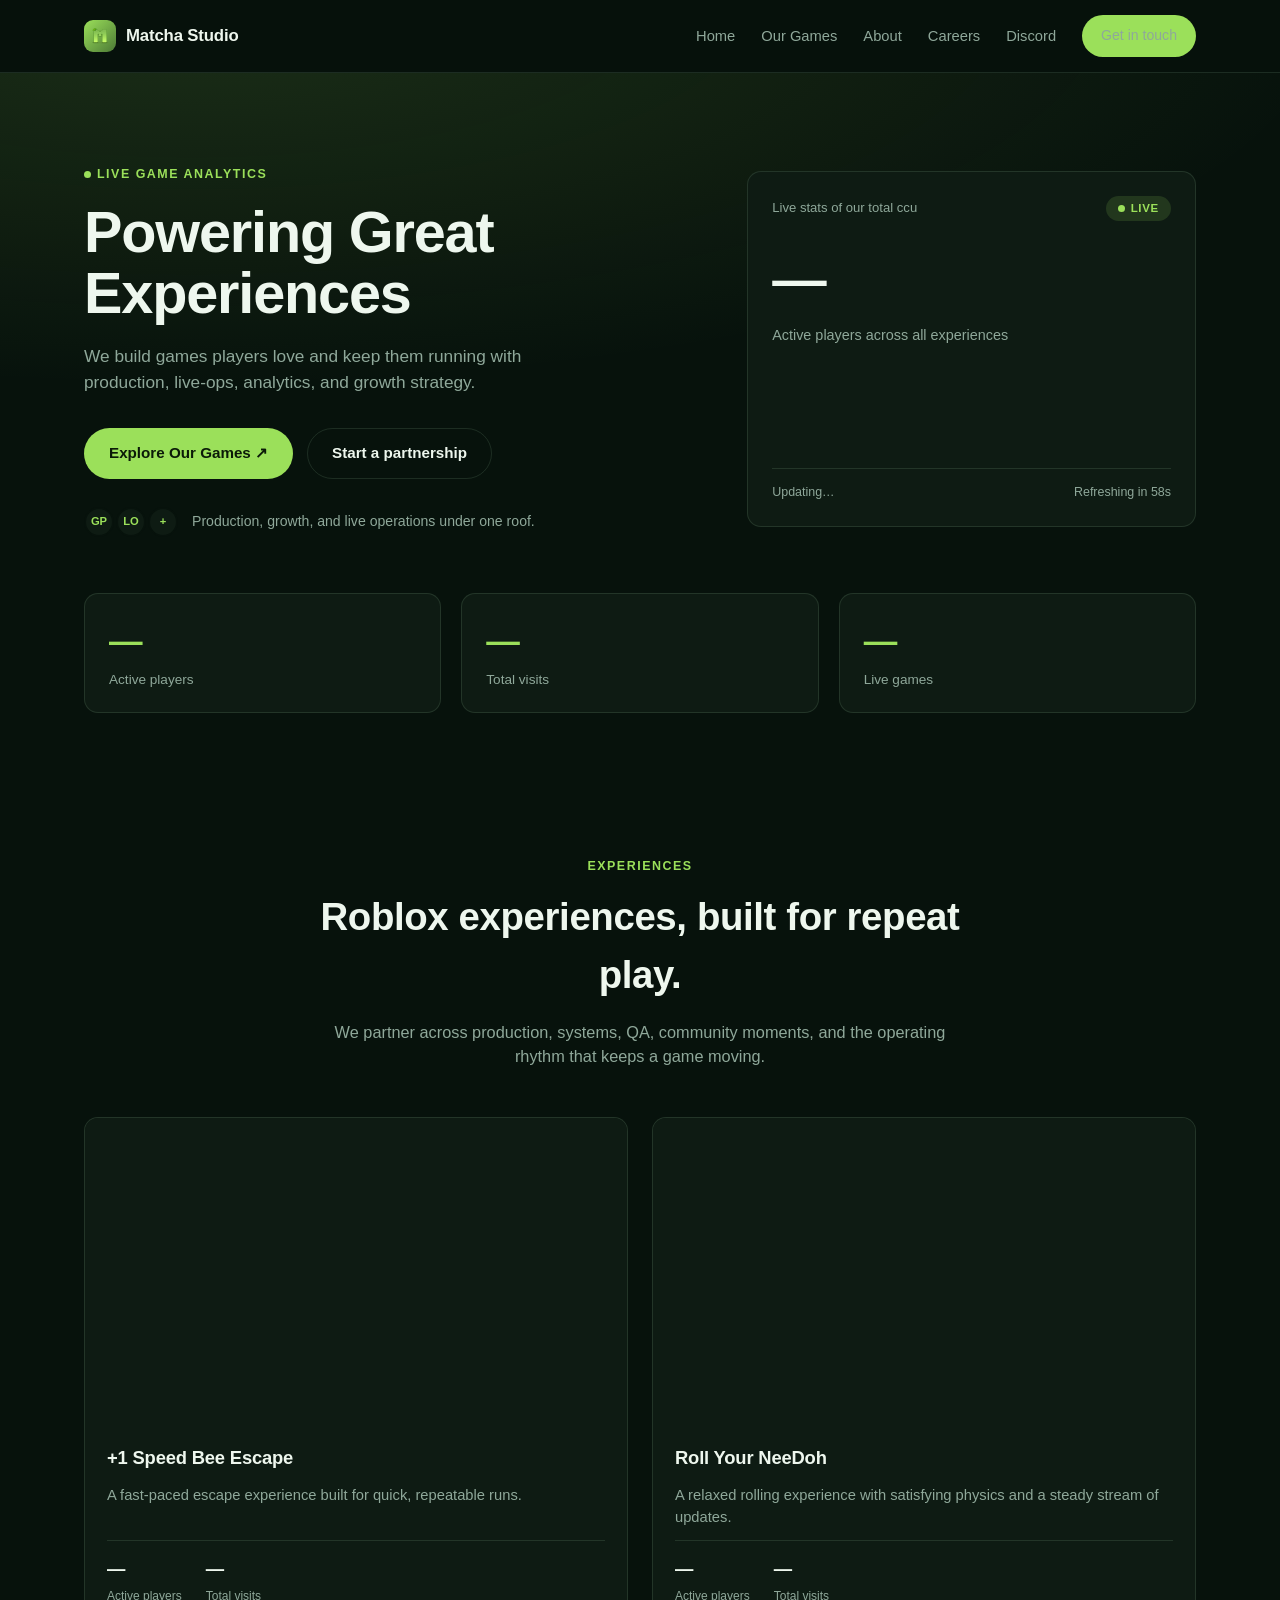
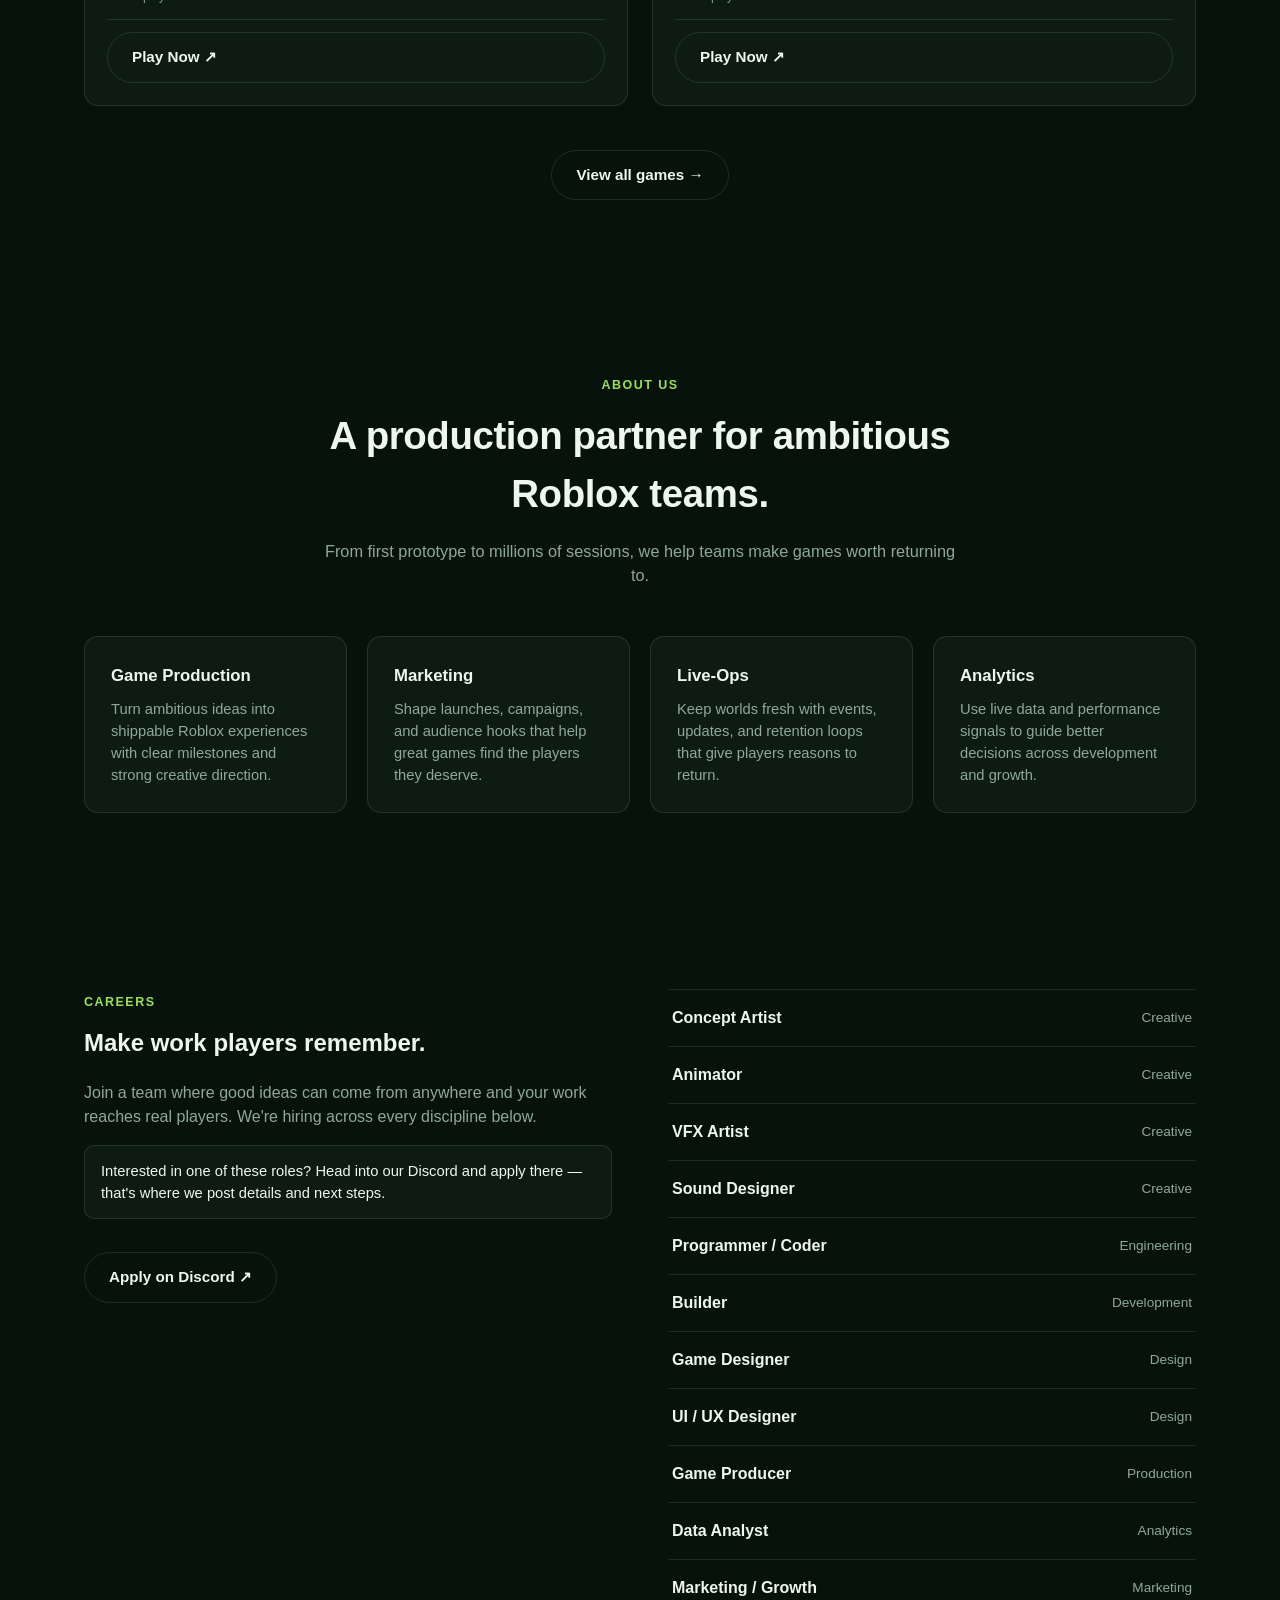
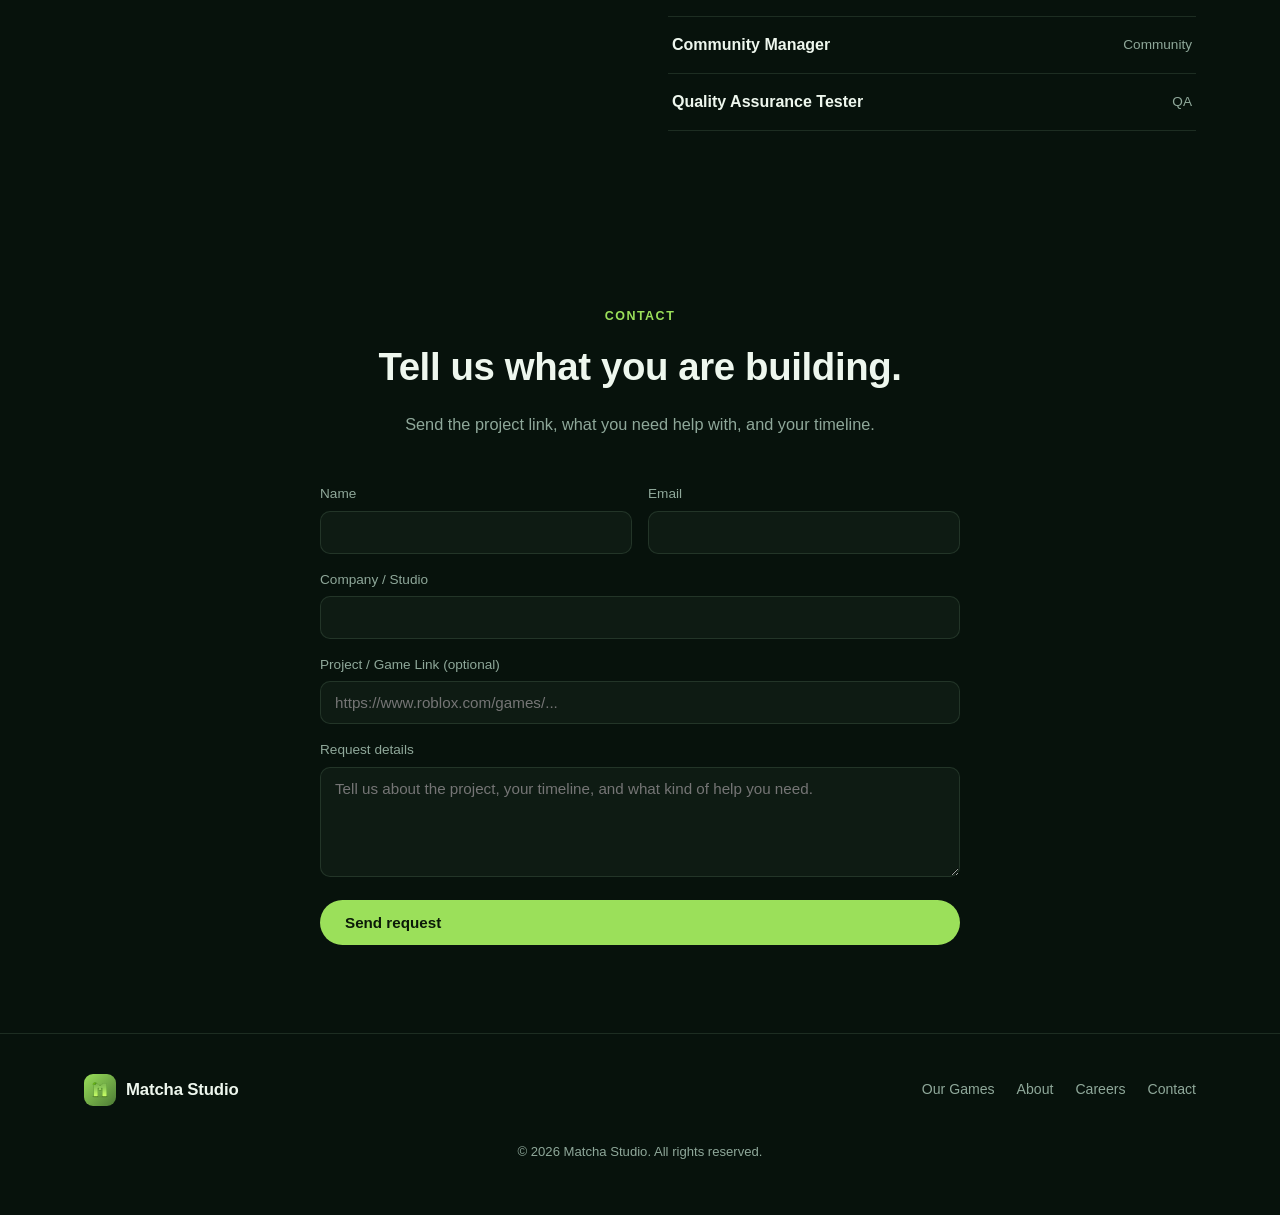
==== index.html @ fc07a639 "Update index.html" ====
<!DOCTYPE html>
<html lang="en">
<head>
<meta charset="UTF-8" />
<meta name="viewport" content="width=device-width, initial-scale=1" />
<title>Matcha Studio</title>
<meta name="description" content="We build Roblox experiences players love." />
<link rel="stylesheet" href="css/style.css" />
</head>
<body>

<div id="page-loader" class="page-loader">
  <img src="images/logo.png" class="page-loader__logo" alt="Matcha Studio">
  <div class="page-loader__spinner"></div>
</div>

<nav class="navbar">
  <div class="container">
    <a href="#home" class="brand">
      <img src="images/logo.png" class="brand__mark" alt="Matcha Studio logo">
      Matcha Studio
    </a>
    <ul class="nav-links">
      <li><a href="#home">Home</a></li>
      <li><a href="/experiences">Our Games</a></li>
      <li><a href="#about">About</a></li>
      <li><a href="#careers">Careers</a></li>
      <li><a href="https://discord.gg/TQrd3wcyf7" target="_blank" rel="noopener">Discord</a></li>
      <li><a href="#contact" class="btn btn--primary">Get in touch</a></li>
    </ul>
    <button class="nav-toggle" aria-label="Toggle menu">☰</button>
  </div>
</nav>

<header class="hero" id="home">
  <div class="container hero-grid">
    <div class="hero-copy">
      <span class="eyebrow"><span class="pulse-dot"></span> Live game analytics</span>
      <h1>Powering Great Experiences</h1>
      <p class="lead">We build games players love and keep them running with production, live-ops, analytics, and growth strategy.</p>
      <div class="hero-ctas">
        <a href="/experiences" class="btn btn--primary">Explore Our Games ↗</a>
        <a href="#contact" class="btn btn--secondary">Start a partnership</a>
      </div>
      <div class="mini-stack">
        <span class="mini-avatar">GP</span>
        <span class="mini-avatar">LO</span>
        <span class="mini-avatar">+</span>
        <p>Production, growth, and live operations under one roof.</p>
      </div>
    </div>

    <div class="live-card">
      <div class="live-card__top">
        <span>Live stats of our total ccu </span>
        <span class="live-badge"><span class="pulse-dot"></span> Live</span>
      </div>
      <div class="live-card__value" data-stat="players">—</div>
      <p class="live-card__label">Active players across all experiences</p>
      <svg class="live-card__chart" viewBox="0 0 300 90" preserveAspectRatio="none" aria-hidden="true">
        <defs>
          <linearGradient id="sparkFill" x1="0" y1="0" x2="0" y2="1">
            <stop offset="0%" style="stop-color: var(--accent); stop-opacity: 0.35" />
            <stop offset="100%" style="stop-color: var(--accent); stop-opacity: 0" />
          </linearGradient>
        </defs>
        <g data-sparkline></g>
      </svg>
      <div class="live-card__foot">
        <span data-updated-ago>Updated moments ago</span>
        <span data-updating-in>Refreshing in 60s</span>
      </div>
    </div>
  </div>

  <div class="container">
    <div class="stats-row">
      <div class="stat-box">
        <span class="stat-value" data-stat="players">—</span>
        <span class="stat-label">Active players</span>
      </div>
      <div class="stat-box">
        <span class="stat-value" data-stat="visits">—</span>
        <span class="stat-label">Total visits</span>
      </div>
      <div class="stat-box">
        <span class="stat-value" data-stat="projects">—</span>
        <span class="stat-label">Live games</span>
      </div>
    </div>
  </div>
</header>

<section id="experiences-preview">
  <div class="container">
    <div class="section-head">
      <span class="eyebrow">Experiences</span>
      <h2>Roblox experiences, built for repeat play.</h2>
      <p>We partner across production, systems, QA, community moments, and the operating rhythm that keeps a game moving.</p>
    </div>
    <div class="games-grid" data-games-grid="3"></div>
    <div class="section-cta">
      <a href="/experiences" class="btn btn--secondary">View all games →</a>
    </div>
  </div>
</section>

<section id="about">
  <div class="container">
    <div class="section-head">
      <span class="eyebrow">About us</span>
      <h2>A production partner for ambitious Roblox teams.</h2>
      <p>From first prototype to millions of sessions, we help teams make games worth returning to.</p>
    </div>
    <div class="cards-grid">
      <div class="info-card">
        <h3>Game Production</h3>
        <p>Turn ambitious ideas into shippable Roblox experiences with clear milestones and strong creative direction.</p>
      </div>
      <div class="info-card">
        <h3>Marketing</h3>
        <p>Shape launches, campaigns, and audience hooks that help great games find the players they deserve.</p>
      </div>
      <div class="info-card">
        <h3>Live-Ops</h3>
        <p>Keep worlds fresh with events, updates, and retention loops that give players reasons to return.</p>
      </div>
      <div class="info-card">
        <h3>Analytics</h3>
        <p>Use live data and performance signals to guide better decisions across development and growth.</p>
      </div>
    </div>
  </div>
</section>

<section id="careers">
  <div class="container careers-grid">
    <div class="careers-copy">
      <span class="eyebrow">Careers</span>
      <h2>Make work players remember.</h2>
      <p>Join a team where good ideas can come from anywhere and your work reaches real players. We're hiring across every discipline below.</p>
      <p class="careers-note">Interested in one of these roles? Head into our Discord and apply there — that's where we post details and next steps.</p>
      <a href="https://discord.gg/TQrd3wcyf7" target="_blank" rel="noopener" class="btn btn--secondary">Apply on Discord ↗</a>
    </div>
    <div class="roles-list">
      <div class="role-row"><span>Concept Artist</span><span class="role-tag">Creative</span></div>
      <div class="role-row"><span>Animator</span><span class="role-tag">Creative</span></div>
      <div class="role-row"><span>VFX Artist</span><span class="role-tag">Creative</span></div>
      <div class="role-row"><span>Sound Designer</span><span class="role-tag">Creative</span></div>
      <div class="role-row"><span>Programmer / Coder</span><span class="role-tag">Engineering</span></div>
      <div class="role-row"><span>Builder</span><span class="role-tag">Development</span></div>
      <div class="role-row"><span>Game Designer</span><span class="role-tag">Design</span></div>
      <div class="role-row"><span>UI / UX Designer</span><span class="role-tag">Design</span></div>
      <div class="role-row"><span>Game Producer</span><span class="role-tag">Production</span></div>
      <div class="role-row"><span>Data Analyst</span><span class="role-tag">Analytics</span></div>
      <div class="role-row"><span>Marketing / Growth</span><span class="role-tag">Marketing</span></div>
      <div class="role-row"><span>Community Manager</span><span class="role-tag">Community</span></div>
      <div class="role-row"><span>Quality Assurance Tester</span><span class="role-tag">QA</span></div>
    </div>
  </div>
</section>

<section id="contact">
  <div class="container">
    <div class="section-head">
      <span class="eyebrow">Contact</span>
      <h2>Tell us what you are building.</h2>
      <p>Send the project link, what you need help with, and your timeline.</p>
    </div>
    <!--
      This form sends to Formspree, which forwards submissions straight to
      BrickStudioRev@outlook.com.
    -->
    <form class="contact-form" action="https://formspree.io/f/mdaqgpbl" method="POST">
      <div class="form-row">
        <div>
          <label for="name">Name</label>
          <input id="name" name="name" type="text" required />
        </div>
        <div>
          <label for="email">Email</label>
          <input id="email" name="email" type="email" required />
        </div>
      </div>
      <div>
        <label for="company">Company / Studio</label>
        <input id="company" name="company" type="text" />
      </div>
      <div>
        <label for="link">Project / Game Link (optional)</label>
        <input id="link" name="project_link" type="text" placeholder="https://www.roblox.com/games/..." />
      </div>
      <div>
        <label for="details">Request details</label>
        <textarea id="details" name="message" placeholder="Tell us about the project, your timeline, and what kind of help you need."></textarea>
      </div>
      <button type="submit" class="btn btn--primary">Send request</button>
    </form>
  </div>
</section>

<footer>
  <div class="container">
    <a href="#home" class="brand">
      <img src="images/logo.png" class="brand__mark" alt="Matcha Studio logo">
      Matcha Studio
    </a>
    <ul class="footer-links">
      <li><a href="/experiences">Our Games</a></li>
      <li><a href="#about">About</a></li>
      <li><a href="#careers">Careers</a></li>
      <li><a href="#contact">Contact</a></li>
    </ul>
    <p class="footer-note">© 2026 Matcha Studio. All rights reserved.</p>
  </div>
</footer>

<script src="js/games-config.js"></script>
<script src="js/main.js"></script>
</body>
</html>
---- css/style.css ----
:root {
  --bg: #07120c;
  --bg-elevated: #0e1b13;
  --border: rgba(160, 210, 170, 0.14);
  --text: #eef7ee;
  --text-muted: #8fa89a;
  --accent: #9be05a;
  --accent-dim: #4c7a35;
  --accent-soft: rgba(155, 224, 90, 0.14);
  --on-accent: #0b1a08;
  --radius: 14px;
  --max-width: 1160px;
  font-size: 16px;
}

* { box-sizing: border-box; }

html { scroll-behavior: smooth; }

body {
  margin: 0;
  background: var(--bg);
  color: var(--text);
  font-family: "Inter", -apple-system, BlinkMacSystemFont, "Segoe UI", sans-serif;
  line-height: 1.5;
}

img { max-width: 100%; display: block; }

a { color: inherit; }

.container {
  max-width: var(--max-width);
  margin: 0 auto;
  padding: 0 24px;
}

/* ---------- Navbar ---------- */

.navbar {
  position: sticky;
  top: 0;
  z-index: 50;
  background: rgba(7, 18, 12, 0.88);
  backdrop-filter: blur(10px);
  border-bottom: 1px solid var(--border);
}

.navbar .container {
  display: flex;
  align-items: center;
  justify-content: space-between;
  height: 72px;
}

.brand {
  display: flex;
  align-items: center;
  gap: 10px;
  font-weight: 700;
  font-size: 1.05rem;
  text-decoration: none;
  letter-spacing: -0.01em;
}

.brand__mark {
  width: 32px;
  height: 32px;
  border-radius: 9px;
  background: linear-gradient(135deg, var(--accent), var(--accent-dim));
  object-fit: cover;
}

.nav-links {
  display: flex;
  align-items: center;
  gap: 26px;
  list-style: none;
  margin: 0;
  padding: 0;
}

.nav-links a {
  text-decoration: none;
  color: var(--text-muted);
  font-size: 0.92rem;
  font-weight: 500;
  transition: color 0.15s ease;
}

.nav-links a:hover { color: var(--text); }

.nav-links .btn { padding: 9px 18px; font-size: 0.88rem; }

.nav-toggle {
  display: none;
  background: none;
  border: 1px solid var(--border);
  border-radius: 8px;
  color: var(--text);
  width: 40px;
  height: 40px;
  font-size: 1.2rem;
  cursor: pointer;
}

/* ---------- Buttons ---------- */

.btn {
  display: inline-flex;
  align-items: center;
  gap: 8px;
  padding: 13px 24px;
  border-radius: 999px;
  font-weight: 600;
  font-size: 0.95rem;
  text-decoration: none;
  border: 1px solid transparent;
  cursor: pointer;
  transition: transform 0.15s ease, opacity 0.15s ease;
}

.btn:hover { transform: translateY(-1px); }

.btn--primary {
  background: var(--accent);
  color: var(--on-accent);
}

.btn--secondary {
  background: transparent;
  border-color: var(--border);
  color: var(--text);
}

.btn--secondary:hover { border-color: var(--accent); }

/* ---------- Pulse / live indicators ---------- */

.pulse-dot {
  display: inline-block;
  width: 7px;
  height: 7px;
  border-radius: 50%;
  background: var(--accent);
  box-shadow: 0 0 0 0 rgba(155, 224, 90, 0.6);
  animation: pulse 2s infinite;
  margin-right: 6px;
  vertical-align: middle;
}

@keyframes pulse {
  0% { box-shadow: 0 0 0 0 rgba(155, 224, 90, 0.55); }
  70% { box-shadow: 0 0 0 8px rgba(155, 224, 90, 0); }
  100% { box-shadow: 0 0 0 0 rgba(155, 224, 90, 0); }
}

/* ---------- Hero ---------- */

.hero {
  position: relative;
  padding: 88px 0 56px;
  background:
    radial-gradient(ellipse 90% 55% at 15% -10%, rgba(155, 224, 90, 0.14), transparent),
    var(--bg);
  overflow: hidden;
}

.hero-grid {
  display: grid;
  grid-template-columns: 1.15fr 0.85fr;
  gap: 56px;
  align-items: center;
  margin-bottom: 56px;
}

.hero-copy .eyebrow {
  display: inline-flex;
  align-items: center;
  color: var(--accent);
  text-transform: uppercase;
  letter-spacing: 0.12em;
  font-size: 0.78rem;
  font-weight: 700;
  margin-bottom: 18px;
}

.hero-copy h1 {
  font-size: clamp(2.2rem, 4.6vw, 3.6rem);
  line-height: 1.06;
  letter-spacing: -0.02em;
  margin: 0 0 20px;
}

.hero-copy p.lead {
  max-width: 520px;
  margin: 0 0 32px;
  color: var(--text-muted);
  font-size: 1.08rem;
}

.hero-ctas {
  display: flex;
  gap: 14px;
  flex-wrap: wrap;
  margin-bottom: 28px;
}

.mini-stack {
  display: flex;
  align-items: center;
  gap: 14px;
}

.mini-avatar {
  width: 30px;
  height: 30px;
  border-radius: 50%;
  background: var(--bg-elevated);
  border: 2px solid var(--bg);
  color: var(--accent);
  font-size: 0.7rem;
  font-weight: 700;
  display: flex;
  align-items: center;
  justify-content: center;
  margin-left: -12px;
}

.mini-avatar:first-child { margin-left: 0; }

.mini-stack p {
  margin: 0;
  color: var(--text-muted);
  font-size: 0.88rem;
}

/* ---------- Live analytics card ---------- */

.live-card {
  background: var(--bg-elevated);
  border: 1px solid var(--border);
  border-radius: var(--radius);
  padding: 24px;
}

.live-card__top {
  display: flex;
  justify-content: space-between;
  align-items: center;
  font-size: 0.82rem;
  color: var(--text-muted);
  margin-bottom: 18px;
}

.live-badge {
  display: inline-flex;
  align-items: center;
  background: var(--accent-soft);
  color: var(--accent);
  padding: 4px 12px;
  border-radius: 999px;
  font-size: 0.72rem;
  font-weight: 700;
  text-transform: uppercase;
  letter-spacing: 0.06em;
}

.live-card__value {
  font-size: clamp(2.6rem, 5vw, 3.4rem);
  font-weight: 800;
  color: var(--text);
  letter-spacing: -0.02em;
  min-height: 1.2em;
}

.live-card__label {
  margin: 4px 0 18px;
  color: var(--text-muted);
  font-size: 0.9rem;
}

.live-card__chart {
  width: 100%;
  height: 90px;
  display: block;
  margin-bottom: 14px;
}

.live-card__foot {
  display: flex;
  justify-content: space-between;
  font-size: 0.78rem;
  color: var(--text-muted);
  border-top: 1px solid var(--border);
  padding-top: 14px;
}

/* ---------- Stats row ---------- */

.stats-row {
  display: grid;
  grid-template-columns: repeat(3, 1fr);
  gap: 20px;
}

.stat-box {
  background: var(--bg-elevated);
  border: 1px solid var(--border);
  border-radius: var(--radius);
  padding: 22px 24px;
}

.stat-value {
  display: block;
  font-size: clamp(1.6rem, 3.6vw, 2.1rem);
  font-weight: 800;
  color: var(--accent);
  letter-spacing: -0.02em;
  min-height: 1.2em;
}

.stat-fade-in { animation: fadeIn 0.5s ease; }

@keyframes fadeIn {
  from { opacity: 0; transform: translateY(4px); }
  to { opacity: 1; transform: translateY(0); }
}

.stat-label {
  display: block;
  font-size: 0.85rem;
  color: var(--text-muted);
  margin-top: 4px;
}

@media (prefers-reduced-motion: reduce) {
  .stat-fade-in { animation: none; }
  .pulse-dot { animation: none; }
  html { scroll-behavior: auto; }
}

/* ---------- Section shell ---------- */

section { padding: 88px 0; }

.section-head {
  max-width: 640px;
  margin: 0 auto 48px;
  text-align: center;
}

.section-head .eyebrow { display: block; margin-bottom: 12px; }

.eyebrow {
  color: var(--accent);
  text-transform: uppercase;
  letter-spacing: 0.12em;
  font-size: 0.78rem;
  font-weight: 700;
}

.section-head h2 {
  font-size: clamp(1.8rem, 3.4vw, 2.4rem);
  letter-spacing: -0.01em;
  margin: 0 0 14px;
}

.section-head p {
  color: var(--text-muted);
  font-size: 1.02rem;
}

/* ---------- Game cards ---------- */

.games-grid {
  display: grid;
  grid-template-columns: repeat(auto-fit, minmax(300px, 1fr));
  gap: 24px;
}

.game-card {
  background: var(--bg-elevated);
  border: 1px solid var(--border);
  border-radius: var(--radius);
  overflow: hidden;
  display: flex;
  flex-direction: column;
  transition: border-color 0.15s ease, transform 0.15s ease;
}

.game-card:hover {
  border-color: var(--accent);
  transform: translateY(-3px);
}

.game-card__image {
  aspect-ratio: 16 / 9;
  background-size: cover;
  background-position: center;
  background-color: #0e1b13;
}

.game-card__body {
  padding: 22px;
  display: flex;
  flex-direction: column;
  gap: 12px;
  flex: 1;
}

.game-card__body h3 {
  margin: 0;
  font-size: 1.15rem;
  letter-spacing: -0.01em;
}

.game-card__body p {
  margin: 0;
  color: var(--text-muted);
  font-size: 0.92rem;
  flex: 1;
}

.game-card__stats {
  display: flex;
  gap: 24px;
  padding: 14px 0;
  border-top: 1px solid var(--border);
  border-bottom: 1px solid var(--border);
}

.game-card__stats .stat-value {
  font-size: 1.15rem;
  color: var(--text);
}

.game-card__stats .stat-label {
  font-size: 0.75rem;
}

.section-cta { text-align: center; margin-top: 44px; }

/* ---------- About / services grid ---------- */

.cards-grid {
  display: grid;
  grid-template-columns: repeat(auto-fit, minmax(240px, 1fr));
  gap: 20px;
}

.info-card {
  background: var(--bg-elevated);
  border: 1px solid var(--border);
  border-radius: var(--radius);
  padding: 26px;
}

.info-card h3 {
  margin: 0 0 10px;
  font-size: 1.05rem;
}

.info-card p {
  margin: 0;
  color: var(--text-muted);
  font-size: 0.92rem;
}

/* ---------- Careers ---------- */

.careers-grid {
  display: grid;
  grid-template-columns: 1fr 1fr;
  gap: 56px;
  align-items: start;
}

.careers-copy h2 { margin-top: 12px; }

.careers-copy p {
  color: var(--text-muted);
  font-size: 1rem;
}

.careers-note {
  color: var(--text) !important;
  background: var(--bg-elevated);
  border: 1px solid var(--border);
  border-radius: 10px;
  padding: 14px 16px;
  font-size: 0.92rem !important;
}

.careers-copy .btn { margin-top: 18px; }

.roles-list {
  border-top: 1px solid var(--border);
}

.role-row {
  display: flex;
  justify-content: space-between;
  align-items: center;
  padding: 16px 4px;
  border-bottom: 1px solid var(--border);
  font-weight: 600;
  transition: padding-left 0.15s ease;
}

.role-row:hover { padding-left: 8px; }

.role-tag {
  font-weight: 500;
  font-size: 0.85rem;
  color: var(--text-muted);
}

/* ---------- Contact form ---------- */

.contact-form {
  max-width: 640px;
  margin: 0 auto;
  display: grid;
  gap: 16px;
}

.form-row { display: grid; gap: 16px; grid-template-columns: 1fr 1fr; }

label {
  display: block;
  font-size: 0.85rem;
  color: var(--text-muted);
  margin-bottom: 6px;
}

input, select, textarea {
  width: 100%;
  background: var(--bg-elevated);
  border: 1px solid var(--border);
  border-radius: 10px;
  padding: 12px 14px;
  color: var(--text);
  font-family: inherit;
  font-size: 0.95rem;
}

input:focus, select:focus, textarea:focus {
  outline: 2px solid var(--accent);
  outline-offset: 1px;
}

textarea { resize: vertical; min-height: 110px; }

/* ---------- Footer ---------- */

footer {
  border-top: 1px solid var(--border);
  padding: 40px 0;
}

footer .container {
  display: flex;
  flex-wrap: wrap;
  gap: 20px;
  align-items: center;
  justify-content: space-between;
}

.footer-links {
  display: flex;
  gap: 22px;
  list-style: none;
  margin: 0;
  padding: 0;
  font-size: 0.88rem;
  color: var(--text-muted);
}

.footer-links a { text-decoration: none; }
.footer-links a:hover { color: var(--text); }

.footer-note {
  width: 100%;
  text-align: center;
  color: var(--text-muted);
  font-size: 0.82rem;
  margin-top: 16px;
}

/* ---------- Responsive ---------- */

@media (max-width: 900px) {
  .hero-grid { grid-template-columns: 1fr; }
  .careers-grid { grid-template-columns: 1fr; gap: 32px; }
}

@media (max-width: 760px) {
  .nav-links {
    position: absolute;
    top: 72px;
    left: 0;
    right: 0;
    background: var(--bg);
    border-bottom: 1px solid var(--border);
    flex-direction: column;
    align-items: flex-start;
    padding: 20px 24px;
    display: none;
    gap: 16px;
  }
  .nav-links--open { display: flex; }
  .nav-toggle { display: block; }
  .form-row { grid-template-columns: 1fr; }
  .stats-row { grid-template-columns: 1fr; }
}

/* ---------- Page loader ---------- */

.page-loader {
  position: fixed;
  inset: 0;
  z-index: 999;
  display: flex;
  flex-direction: column;
  align-items: center;
  justify-content: center;
  gap: 22px;
  background: var(--bg);
  transition: opacity 0.5s ease;
}

.page-loader--hidden {
  opacity: 0;
  pointer-events: none;
}

.page-loader__logo {
  width: 52px;
  height: 52px;
  border-radius: 14px;
  object-fit: cover;
  animation: loaderPulse 1.6s ease-in-out infinite;
}

.page-loader__spinner {
  width: 34px;
  height: 34px;
  border-radius: 50%;
  border: 3px solid var(--border);
  border-top-color: var(--accent);
  animation: loaderSpin 0.9s linear infinite;
}

@keyframes loaderPulse {
  0%, 100% { transform: scale(1); opacity: 1; }
  50% { transform: scale(0.92); opacity: 0.75; }
}

@keyframes loaderSpin {
  to { transform: rotate(360deg); }
}

@media (prefers-reduced-motion: reduce) {
  .page-loader__logo { animation: none; }
  .page-loader__spinner { animation: none; }
}
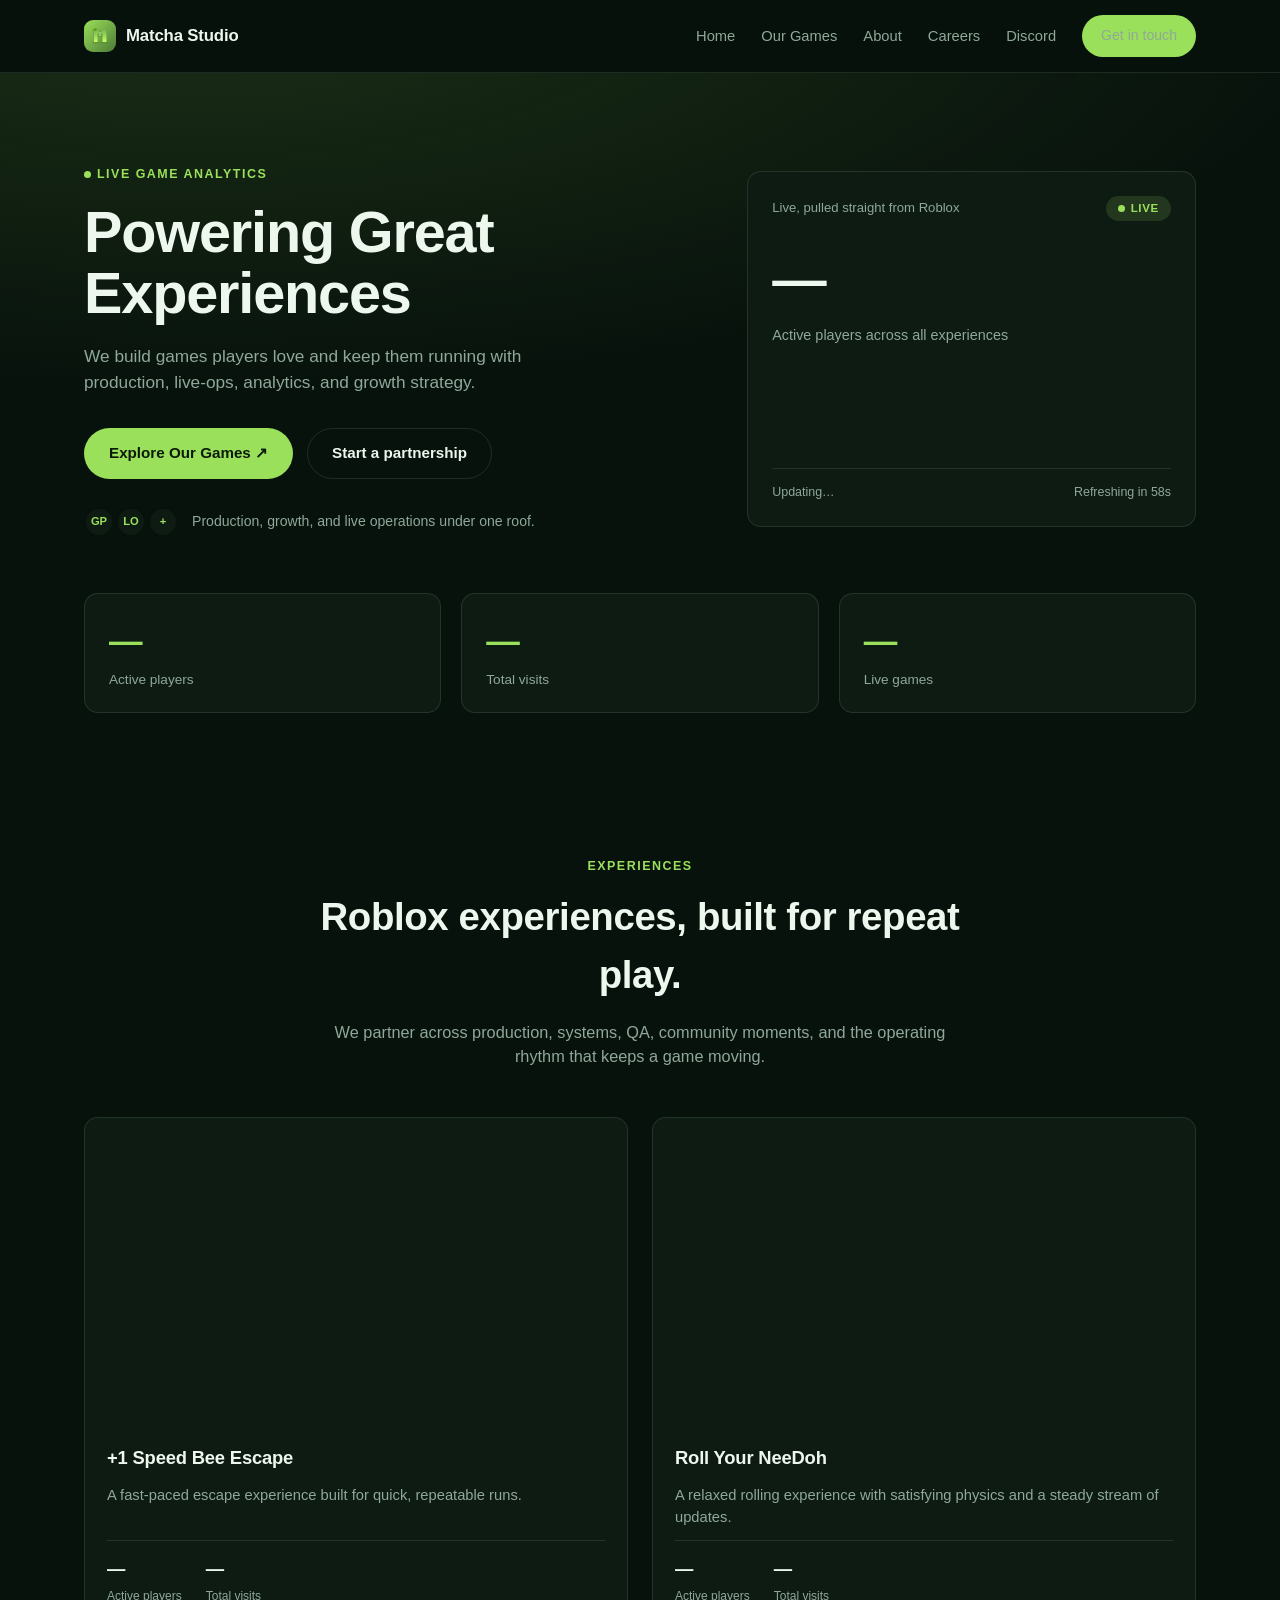
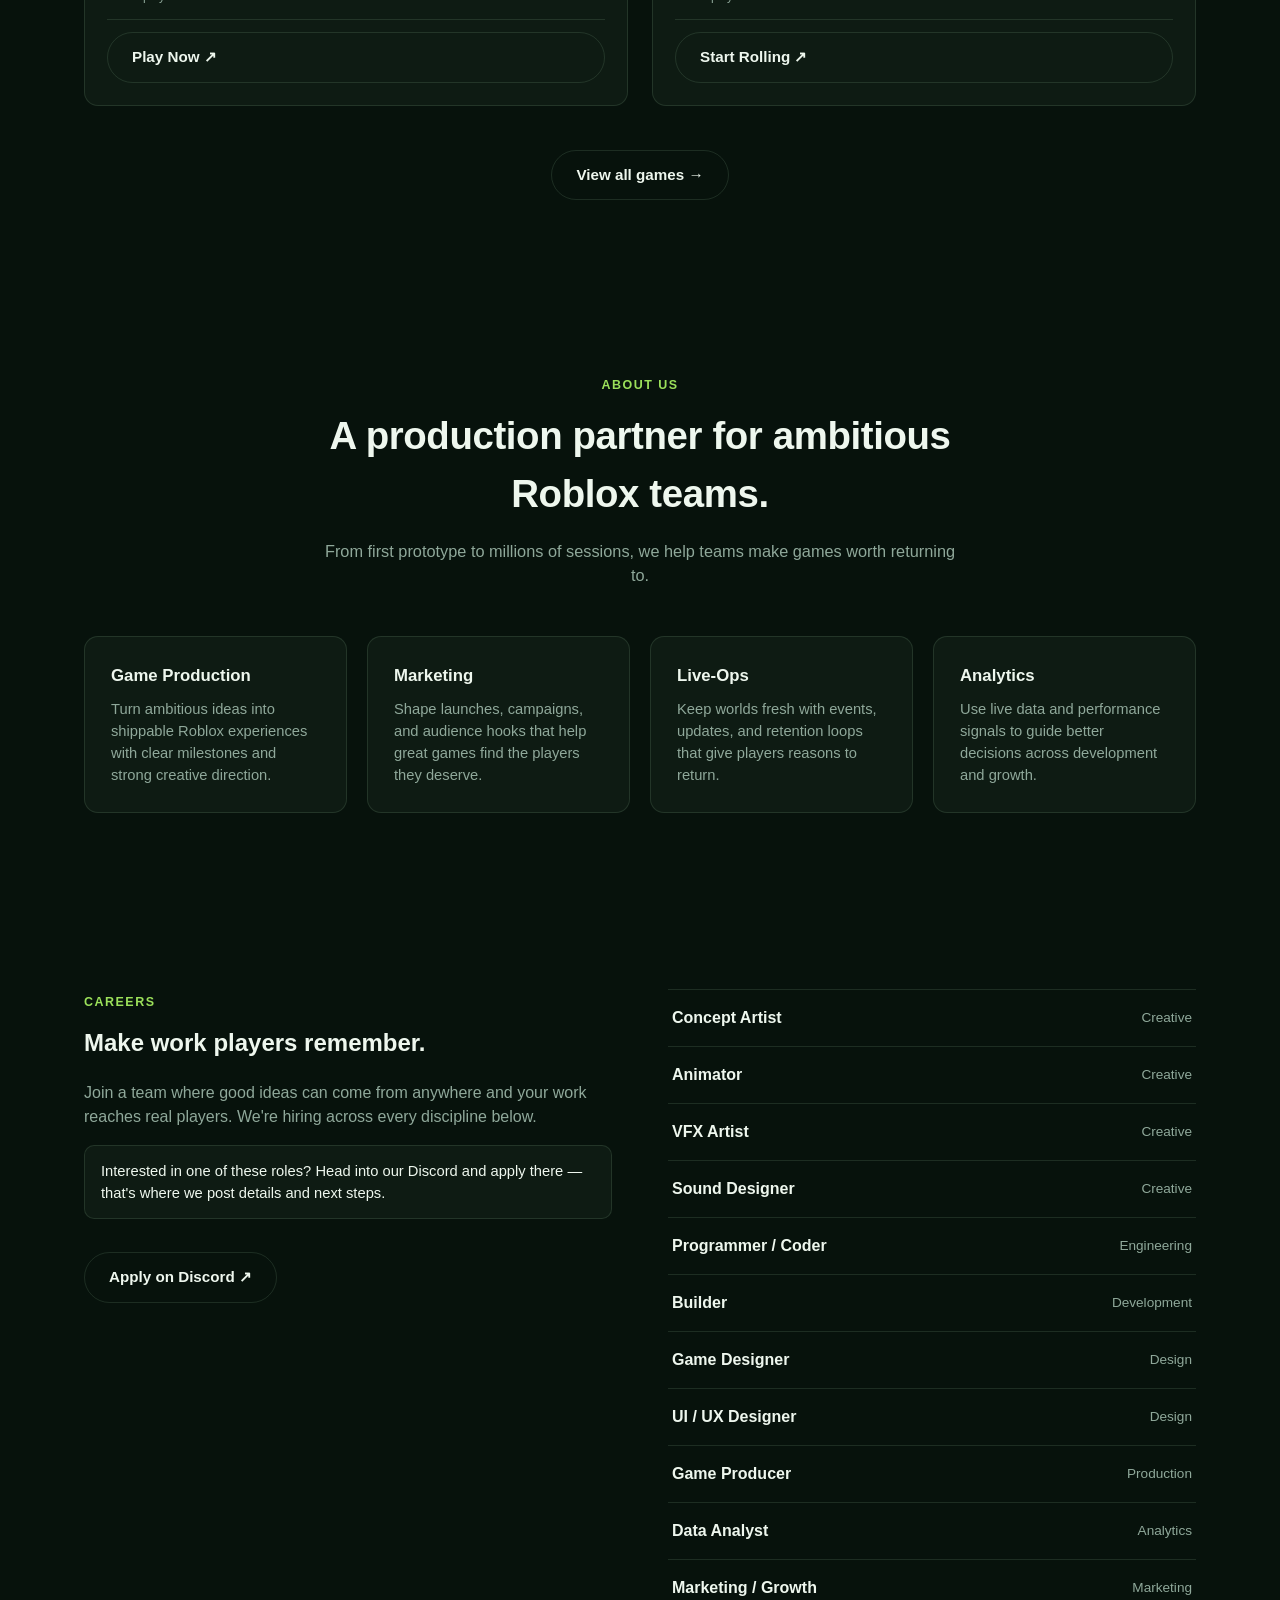
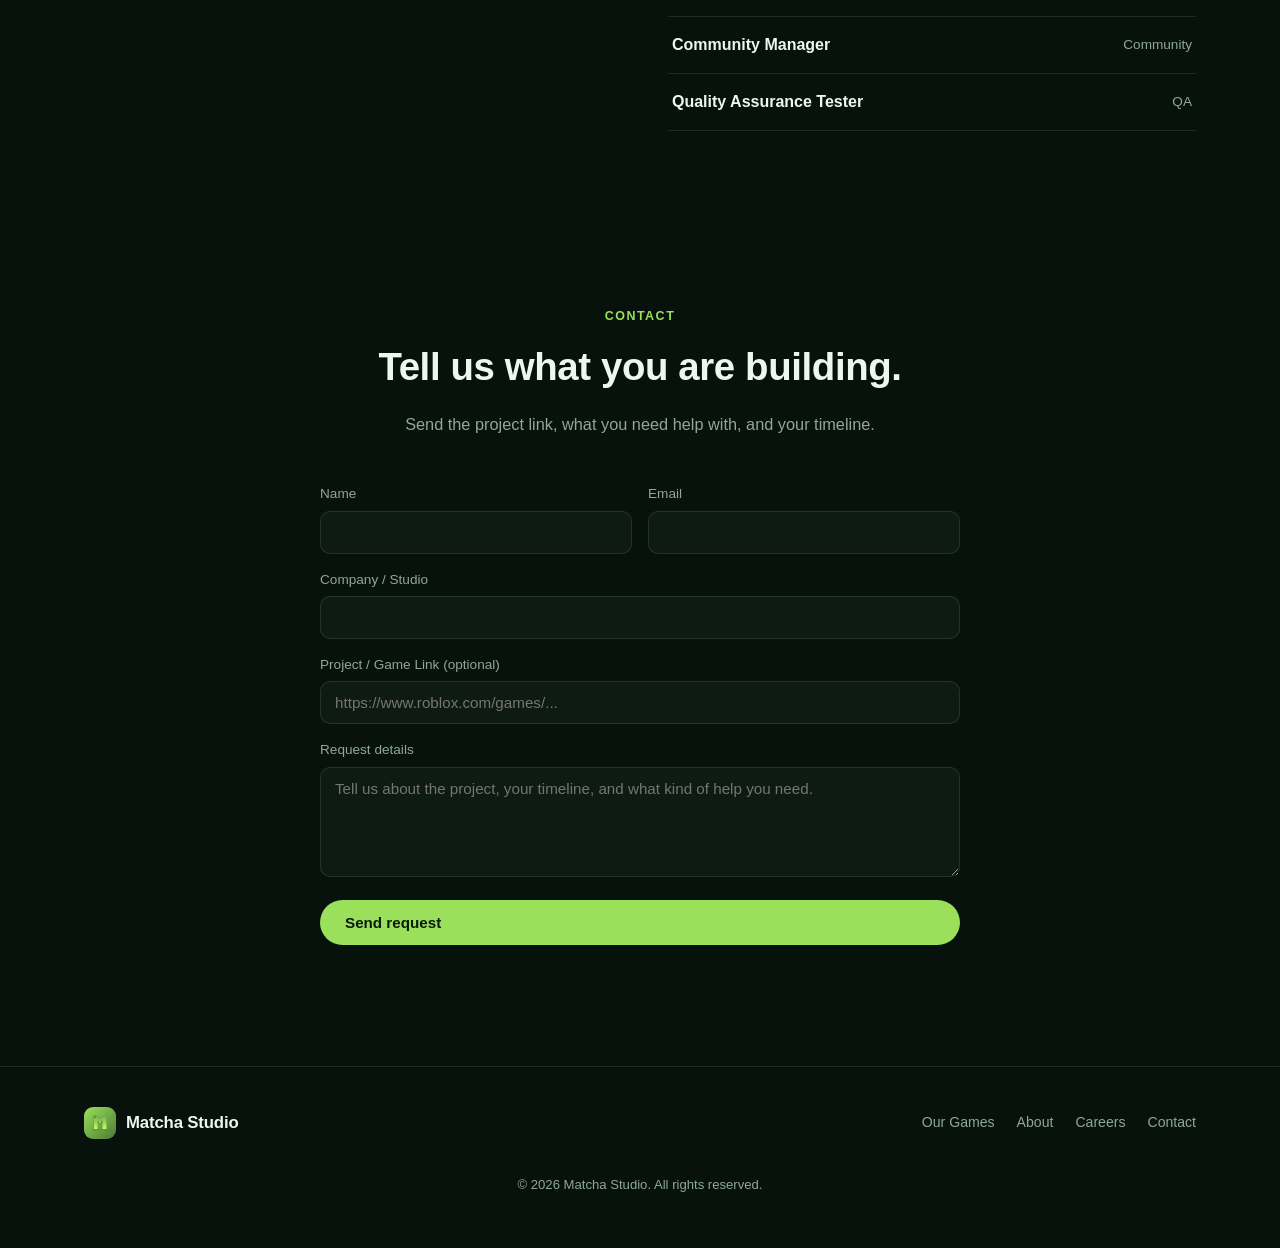
==== commit b7bddbd7: "Add files via upload" ====
--- a/index.html
+++ b/index.html
@@ -52,7 +52,7 @@
 
     <div class="live-card">
       <div class="live-card__top">
-        <span>Live stats of our total ccu </span>
+        <span>Live, pulled straight from Roblox</span>
         <span class="live-badge"><span class="pulse-dot"></span> Live</span>
       </div>
       <div class="live-card__value" data-stat="players">—</div>
@@ -168,10 +168,13 @@
       <p>Send the project link, what you need help with, and your timeline.</p>
     </div>
     <!--
-      This form sends to Formspree, which forwards submissions straight to
-      BrickStudioRev@outlook.com.
+      This form is submitted with JavaScript (see js/main.js) to
+      /api/contact, which forwards it to a Discord webhook. The webhook
+      URL itself lives in a Vercel Environment Variable, not in this
+      file, since this repo is public. See README.md → "Contact form
+      setup" for the one-time step to add it.
     -->
-    <form class="contact-form" action="https://formspree.io/f/mdaqgpbl" method="POST">
+    <form class="contact-form" id="contact-form">
       <div class="form-row">
         <div>
           <label for="name">Name</label>
@@ -195,6 +198,7 @@
         <textarea id="details" name="message" placeholder="Tell us about the project, your timeline, and what kind of help you need."></textarea>
       </div>
       <button type="submit" class="btn btn--primary">Send request</button>
+      <p class="form-status" data-form-status aria-live="polite"></p>
     </form>
   </div>
 </section>
--- a/css/style.css
+++ b/css/style.css
@@ -551,6 +551,15 @@
 }
 
 textarea { resize: vertical; min-height: 110px; }
+
+.form-status {
+  margin: 0;
+  font-size: 0.9rem;
+  min-height: 1.2em;
+}
+
+.form-status--success { color: var(--accent); font-weight: 600; }
+.form-status--error { color: #e07a7a; }
 
 /* ---------- Footer ---------- */
 
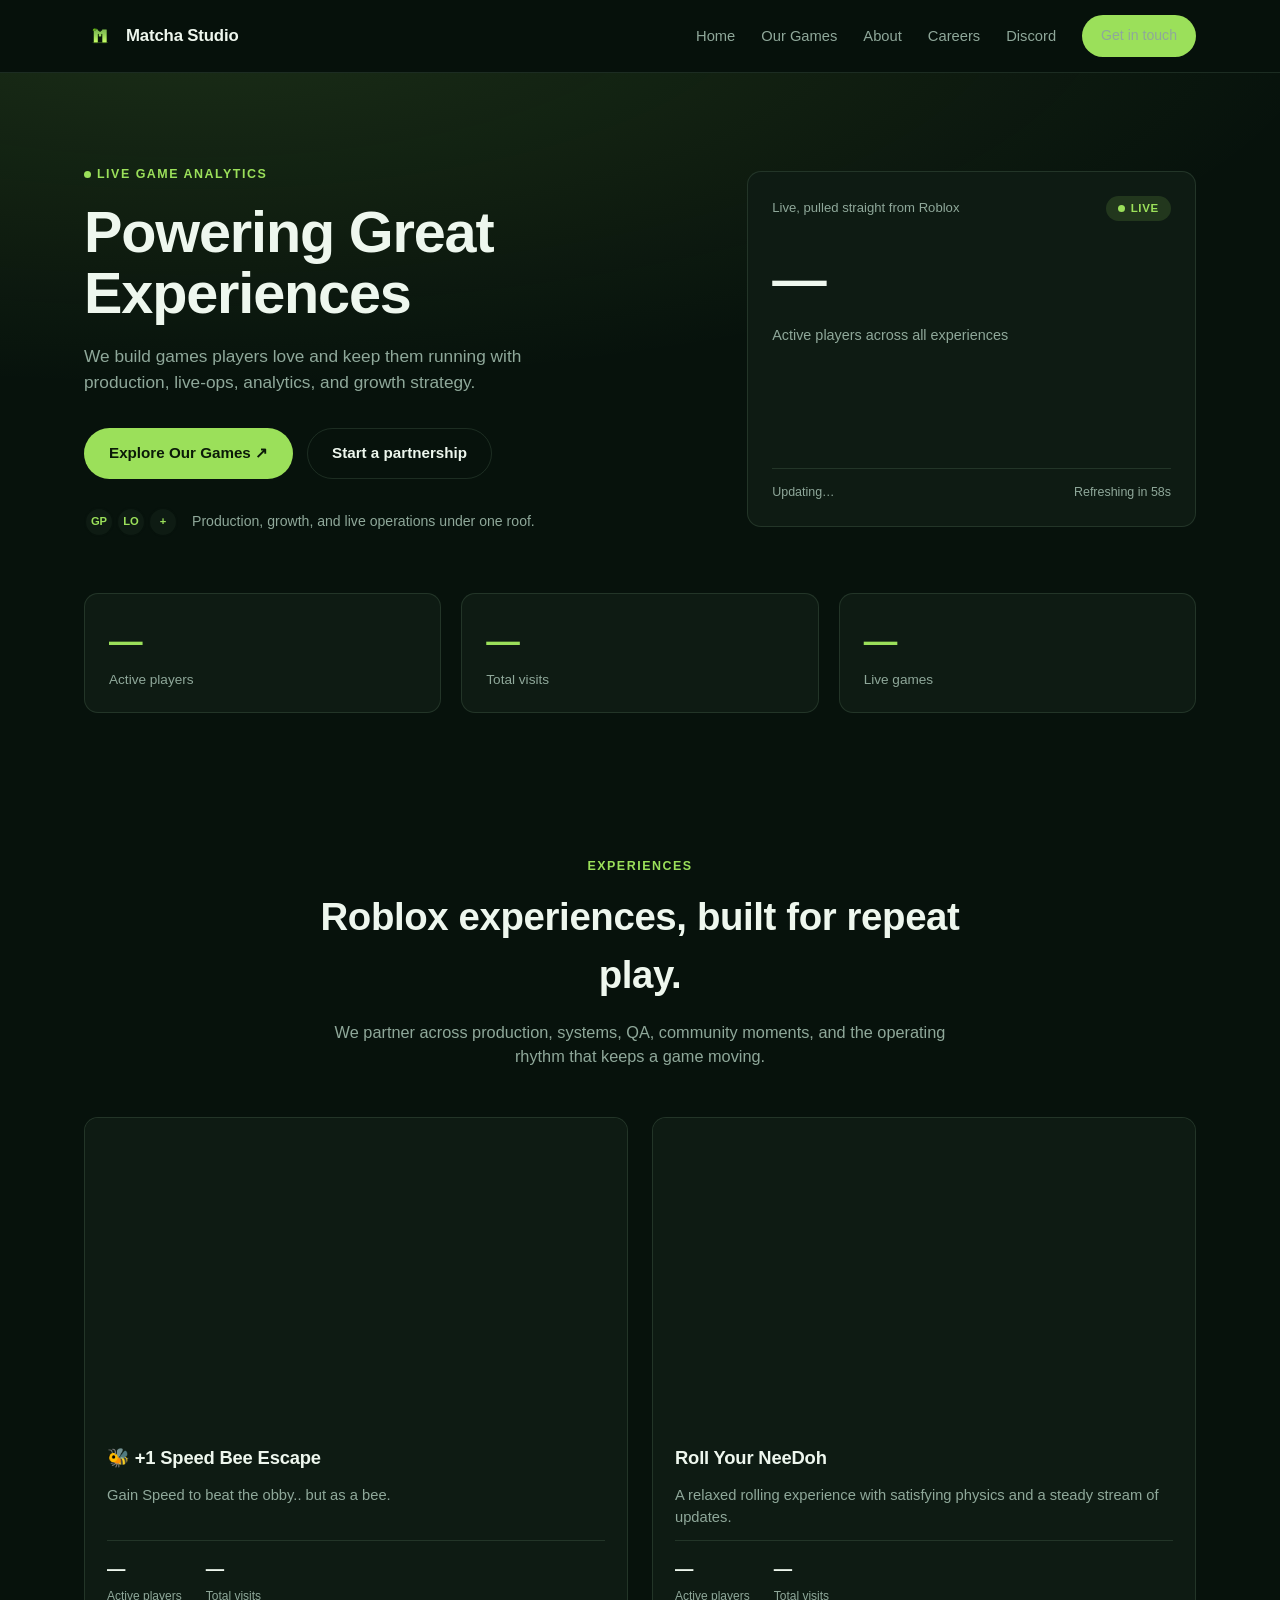
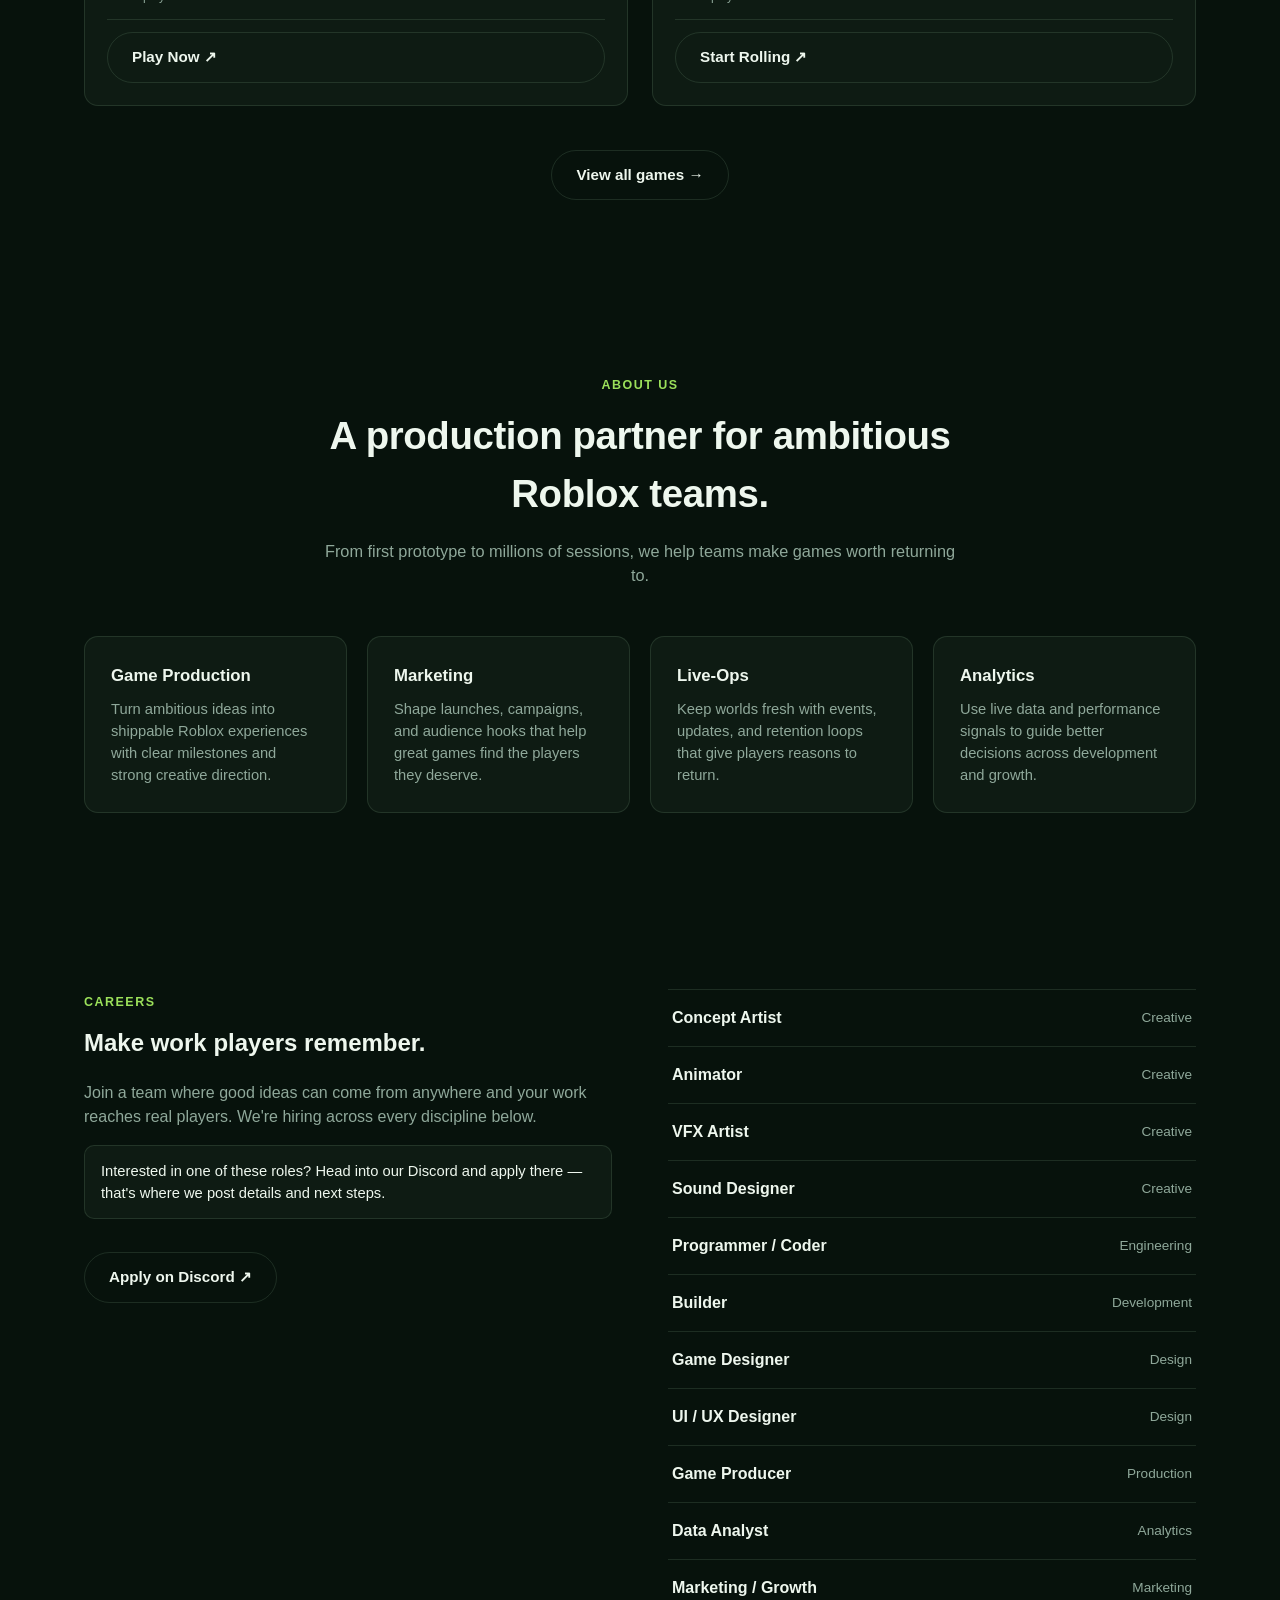
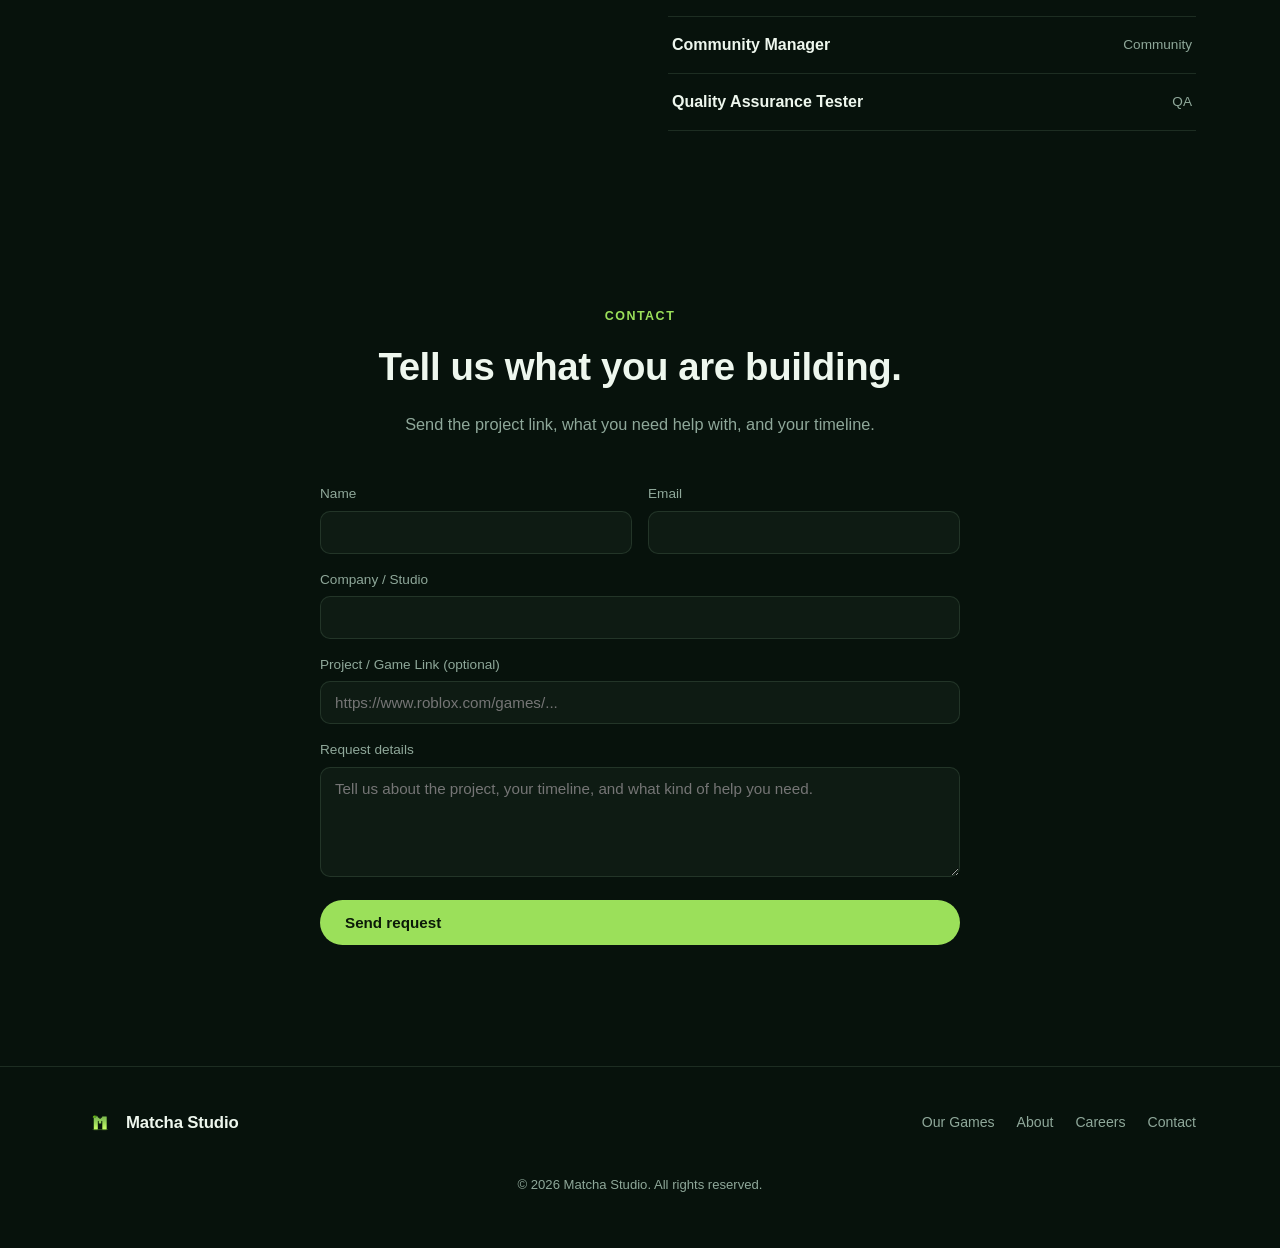
==== commit a760c620: "web" ====
--- a/index.html
+++ b/index.html
@@ -6,6 +6,7 @@
 <title>Matcha Studio</title>
 <meta name="description" content="We build Roblox experiences players love." />
 <link rel="stylesheet" href="css/style.css" />
+<link rel="icon" type="image/png" href="images/logo.png" />
 </head>
 <body>
 
@@ -222,4 +223,4 @@
 <script src="js/games-config.js"></script>
 <script src="js/main.js"></script>
 </body>
-</html>
+</html>
--- a/css/style.css
+++ b/css/style.css
@@ -67,7 +67,6 @@
   width: 32px;
   height: 32px;
   border-radius: 9px;
-  background: linear-gradient(135deg, var(--accent), var(--accent-dim));
   object-fit: cover;
 }
 
@@ -673,4 +672,4 @@
 @media (prefers-reduced-motion: reduce) {
   .page-loader__logo { animation: none; }
   .page-loader__spinner { animation: none; }
-}
+}
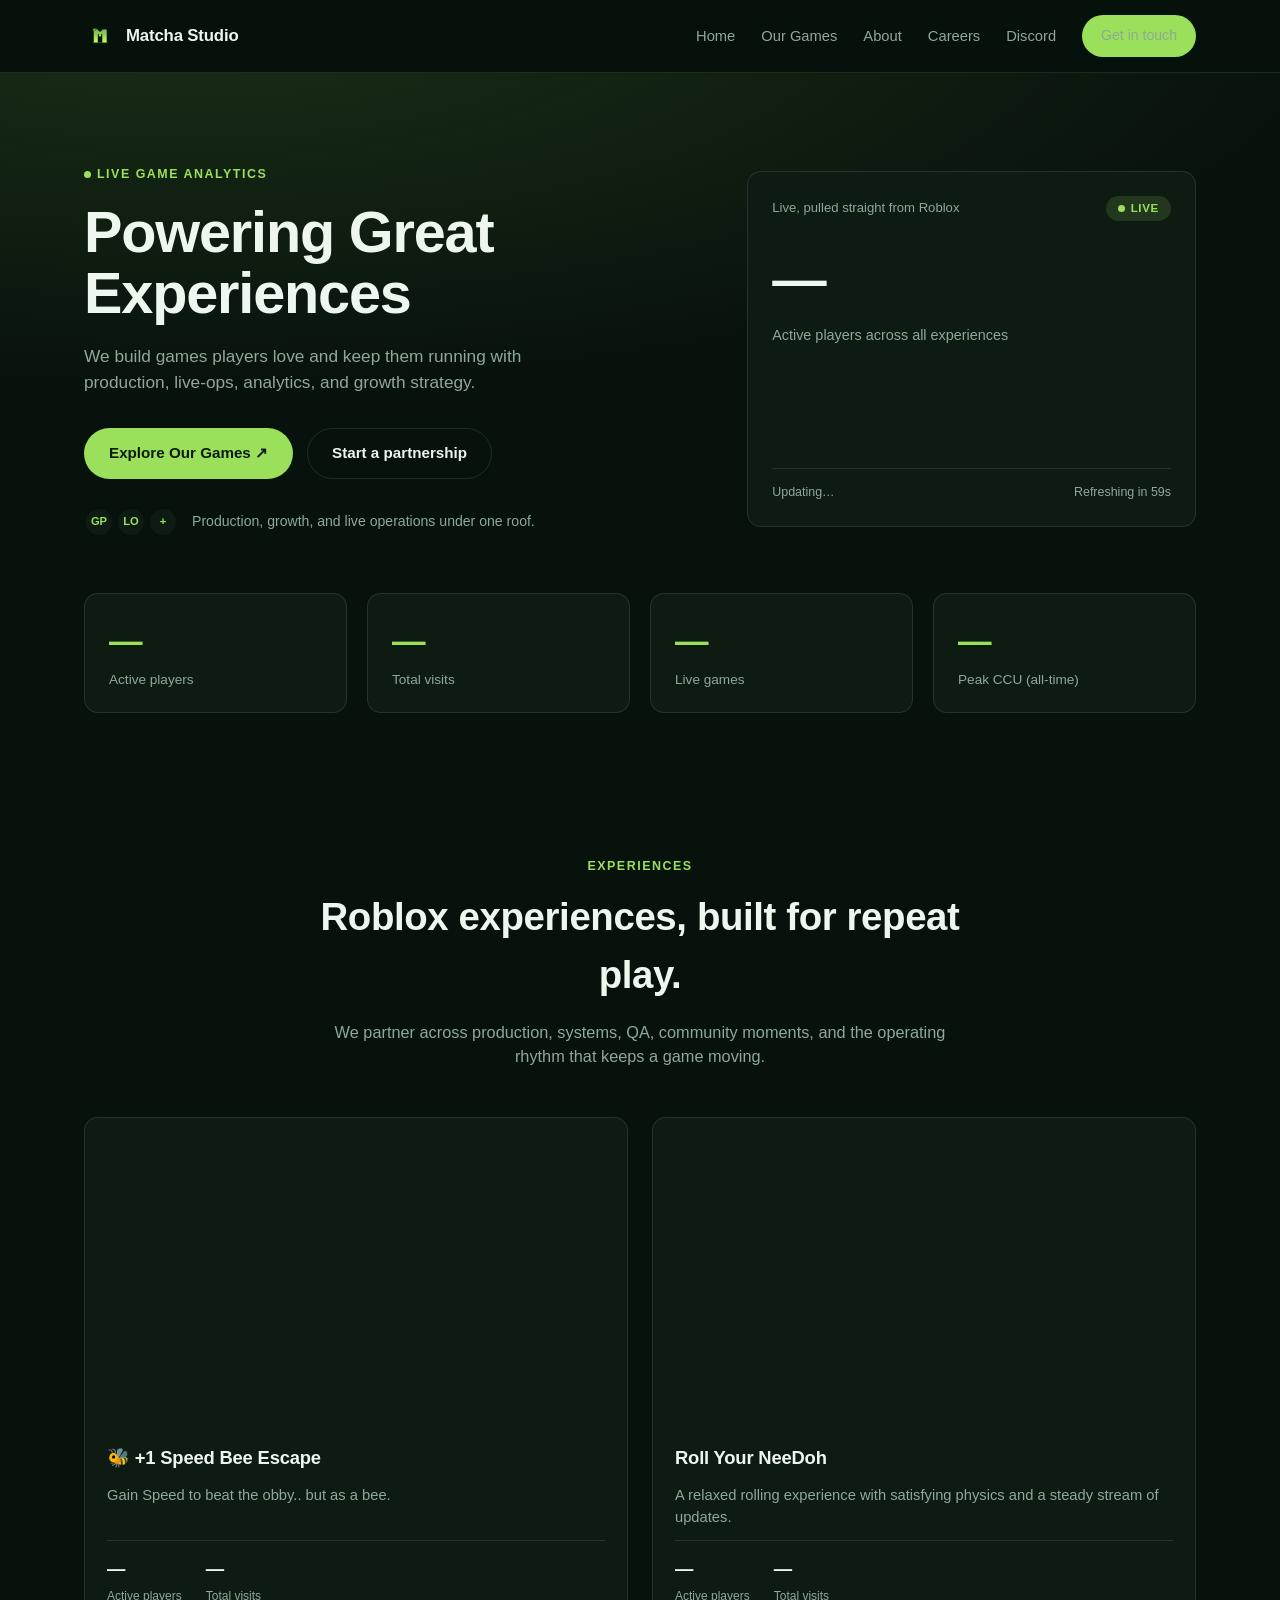
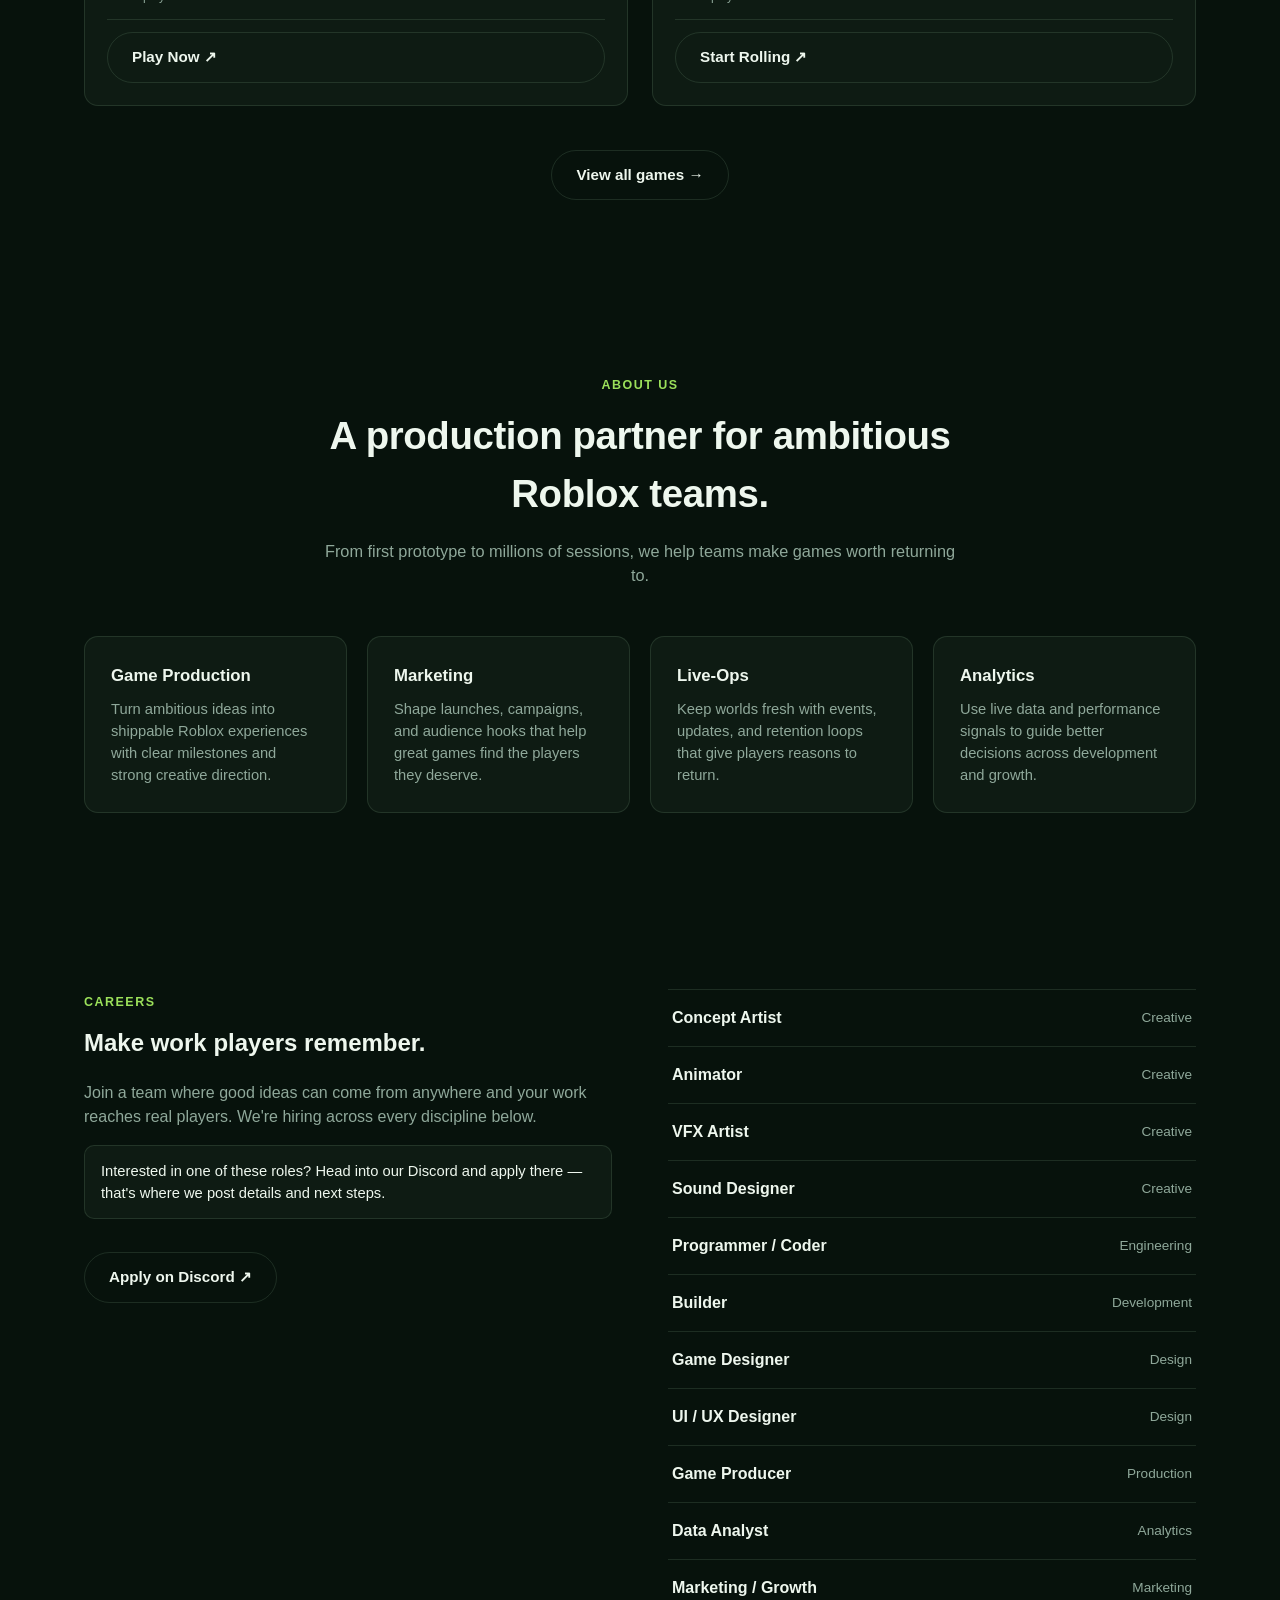
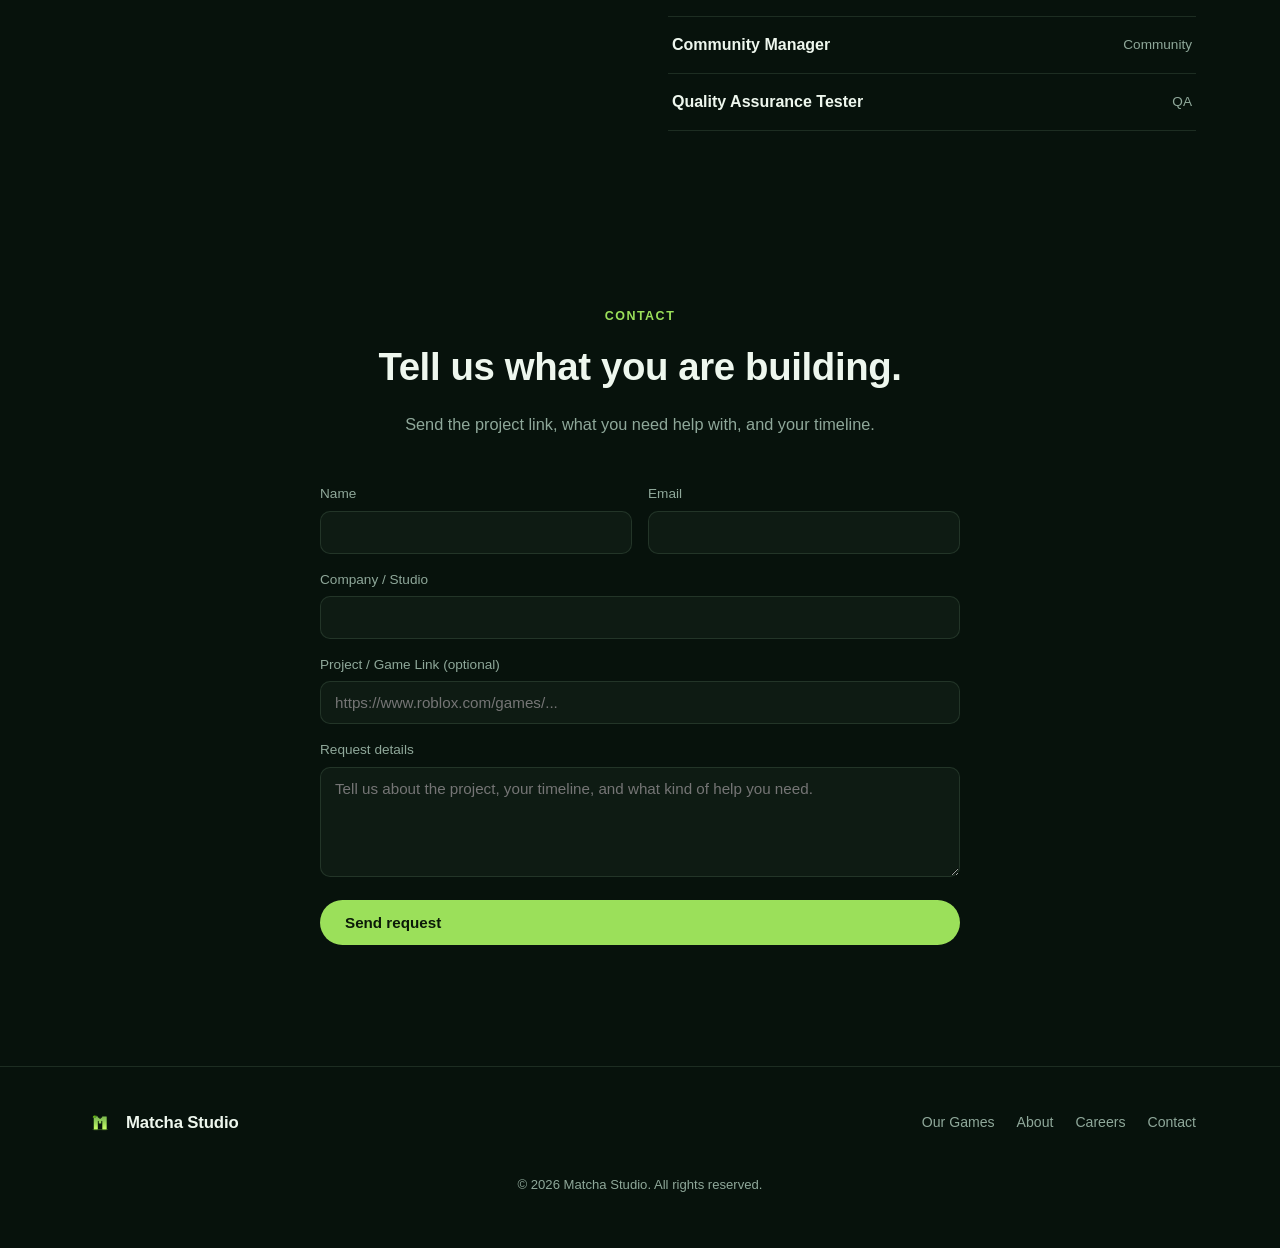
==== commit e40d2142: "peak ccu" ====
--- a/index.html
+++ b/index.html
@@ -87,6 +87,10 @@
       <div class="stat-box">
         <span class="stat-value" data-stat="projects">—</span>
         <span class="stat-label">Live games</span>
+      </div>
+      <div class="stat-box">
+        <span class="stat-value" data-stat="peak">—</span>
+        <span class="stat-label">Peak CCU (all-time)</span>
       </div>
     </div>
   </div>
--- a/css/style.css
+++ b/css/style.css
@@ -299,7 +299,7 @@
 
 .stats-row {
   display: grid;
-  grid-template-columns: repeat(3, 1fr);
+  grid-template-columns: repeat(4, 1fr);
   gap: 20px;
 }
 
@@ -601,6 +601,7 @@
 @media (max-width: 900px) {
   .hero-grid { grid-template-columns: 1fr; }
   .careers-grid { grid-template-columns: 1fr; gap: 32px; }
+  .stats-row { grid-template-columns: repeat(2, 1fr); }
 }
 
 @media (max-width: 760px) {
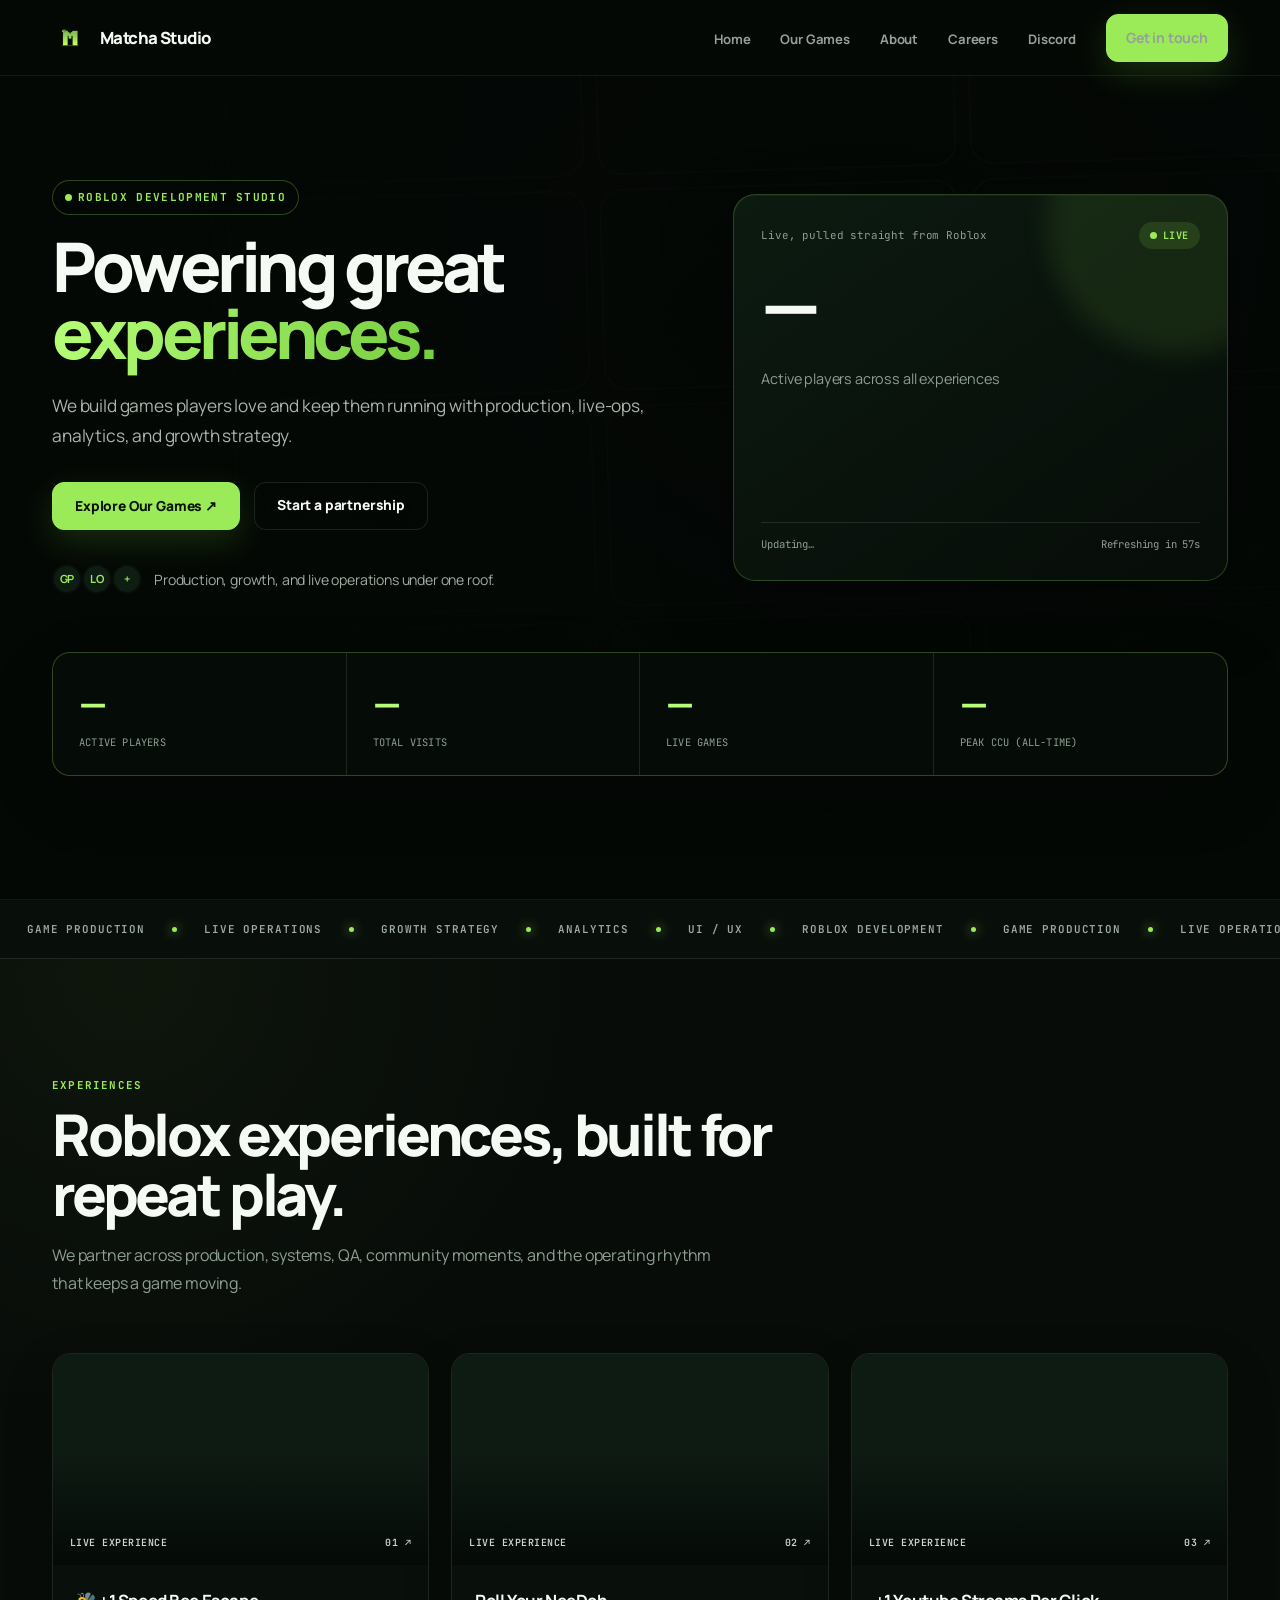
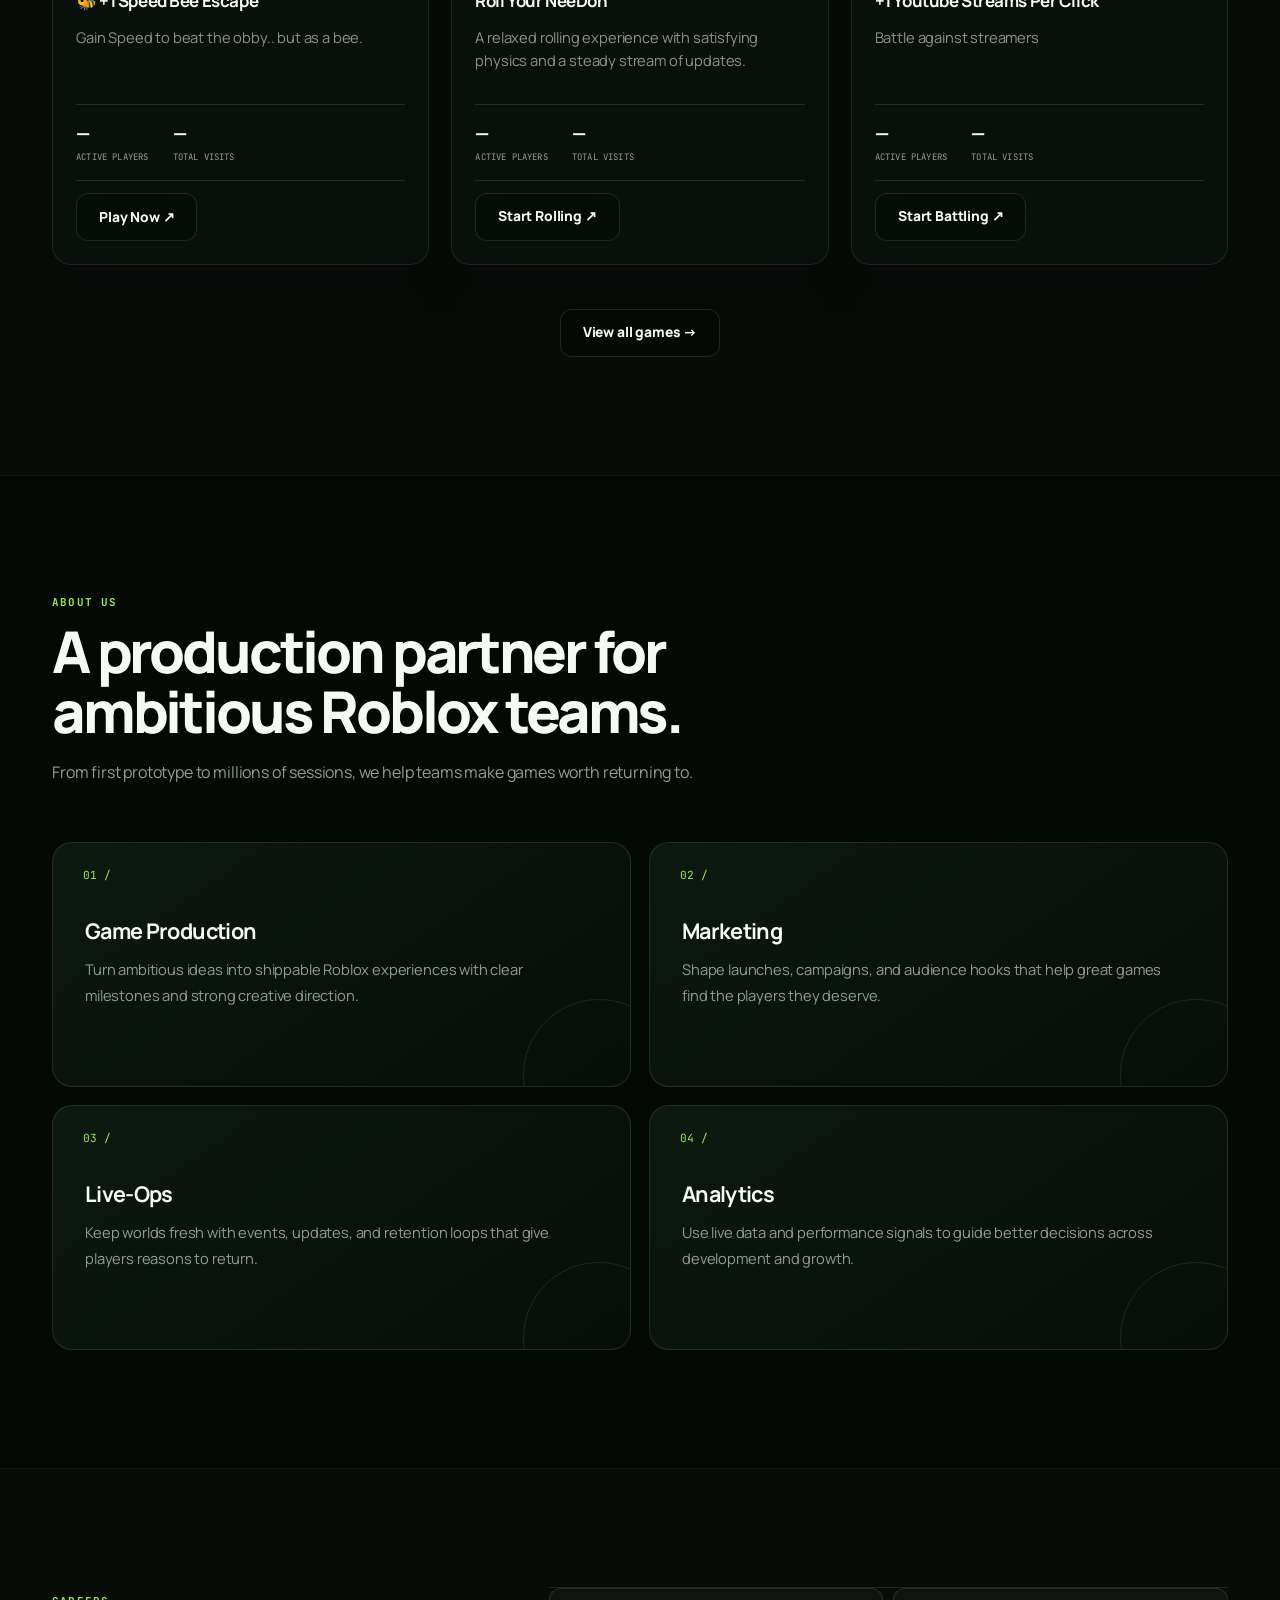
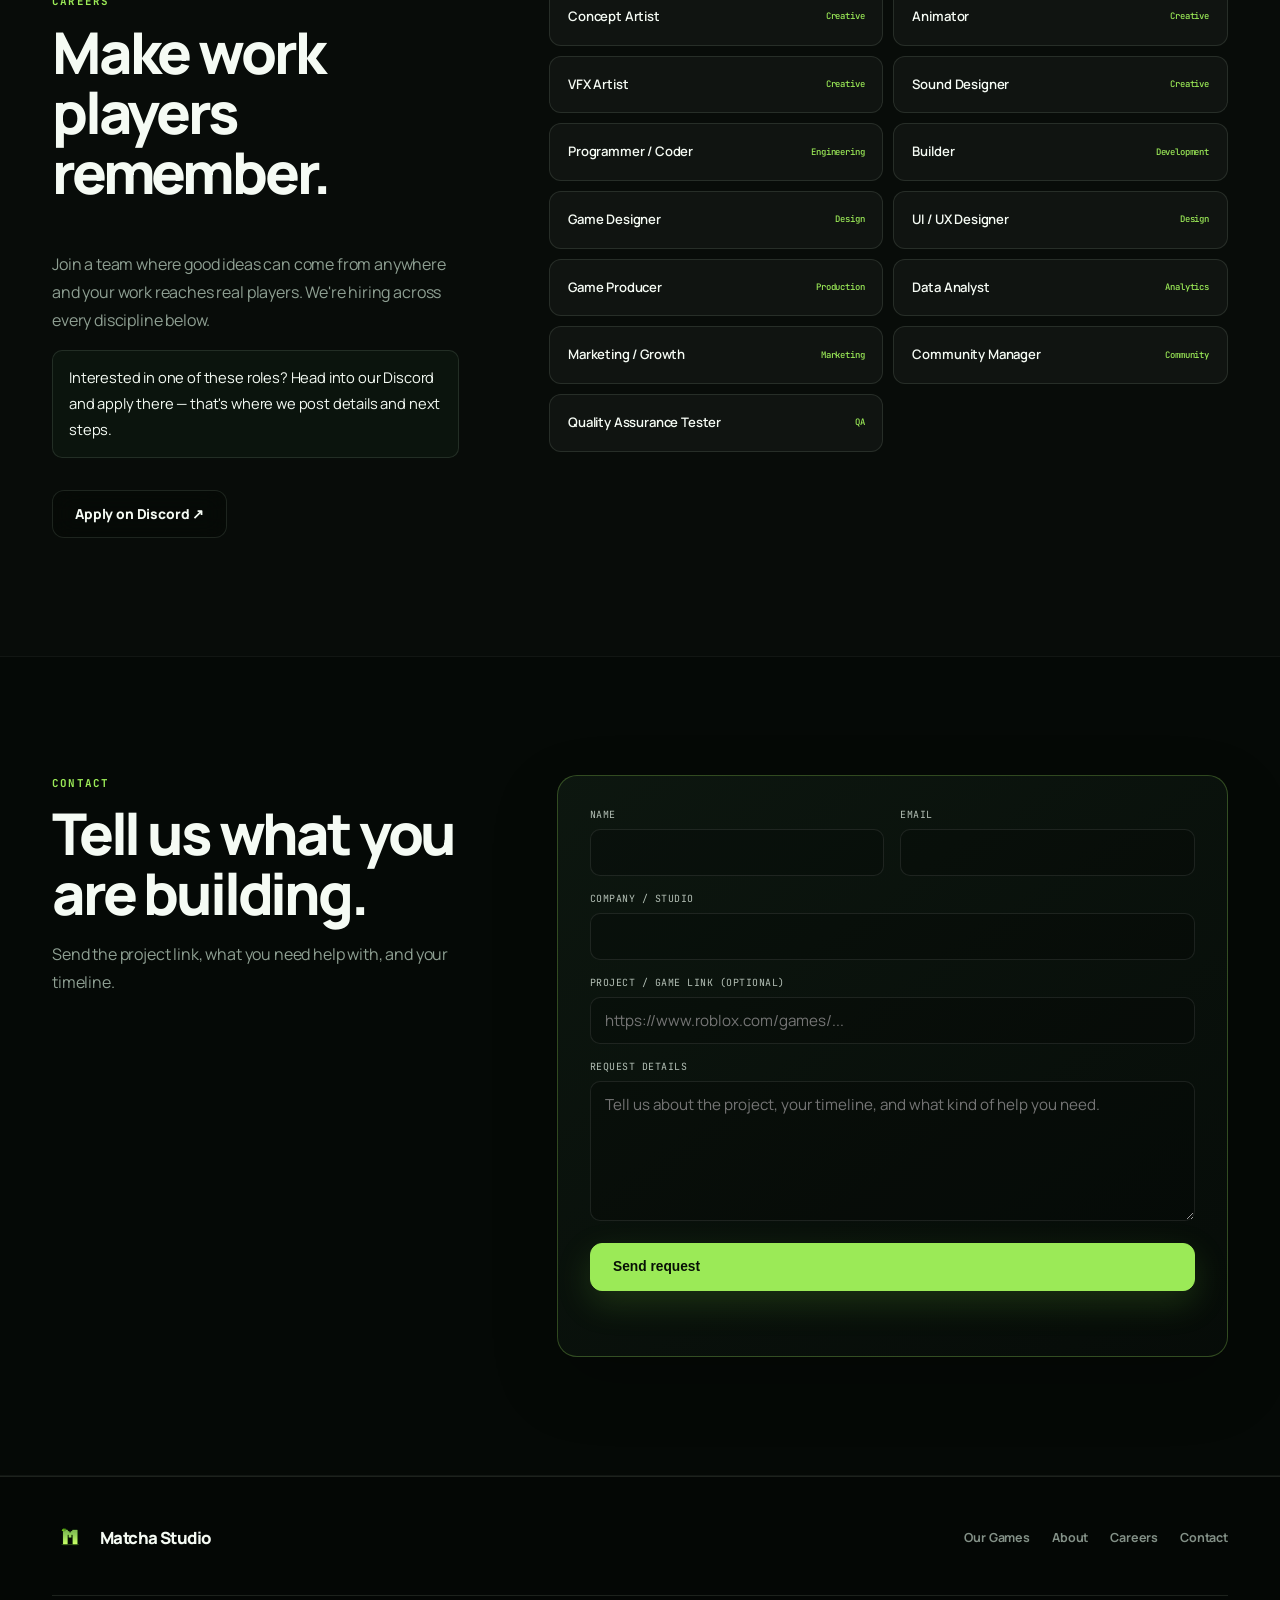
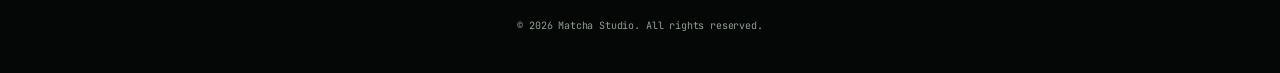
==== commit 57469c5e: "upd1" ====
--- a/index.html
+++ b/index.html
@@ -5,6 +5,9 @@
 <meta name="viewport" content="width=device-width, initial-scale=1" />
 <title>Matcha Studio</title>
 <meta name="description" content="We build Roblox experiences players love." />
+<link rel="preconnect" href="https://fonts.googleapis.com" />
+<link rel="preconnect" href="https://fonts.gstatic.com" crossorigin />
+<link href="https://fonts.googleapis.com/css2?family=JetBrains+Mono:wght@500;600&family=Manrope:wght@400;500;600;700;800&display=swap" rel="stylesheet" />
 <link rel="stylesheet" href="css/style.css" />
 <link rel="icon" type="image/png" href="images/logo.png" />
 </head>
@@ -29,15 +32,17 @@
       <li><a href="https://discord.gg/TQrd3wcyf7" target="_blank" rel="noopener">Discord</a></li>
       <li><a href="#contact" class="btn btn--primary">Get in touch</a></li>
     </ul>
-    <button class="nav-toggle" aria-label="Toggle menu">☰</button>
+    <button class="nav-toggle" aria-label="Toggle menu" aria-expanded="false">☰</button>
   </div>
 </nav>
 
 <header class="hero" id="home">
+  <div class="hero-mosaic" data-hero-mosaic aria-hidden="true"></div>
+  <div class="hero-mosaic__shade" aria-hidden="true"></div>
   <div class="container hero-grid">
     <div class="hero-copy">
-      <span class="eyebrow"><span class="pulse-dot"></span> Live game analytics</span>
-      <h1>Powering Great Experiences</h1>
+      <span class="eyebrow"><span class="pulse-dot"></span> Roblox development studio</span>
+      <h1>Powering great<br><span>experiences.</span></h1>
       <p class="lead">We build games players love and keep them running with production, live-ops, analytics, and growth strategy.</p>
       <div class="hero-ctas">
         <a href="/experiences" class="btn btn--primary">Explore Our Games ↗</a>
@@ -95,6 +100,13 @@
     </div>
   </div>
 </header>
+
+<div class="capability-strip" aria-hidden="true">
+  <div class="capability-strip__track">
+    <span>Game production</span><i></i><span>Live operations</span><i></i><span>Growth strategy</span><i></i><span>Analytics</span><i></i><span>UI / UX</span><i></i><span>Roblox development</span><i></i>
+    <span>Game production</span><i></i><span>Live operations</span><i></i><span>Growth strategy</span><i></i><span>Analytics</span><i></i><span>UI / UX</span><i></i><span>Roblox development</span><i></i>
+  </div>
+</div>
 
 <section id="experiences-preview">
   <div class="container">
@@ -227,4 +239,4 @@
 <script src="js/games-config.js"></script>
 <script src="js/main.js"></script>
 </body>
-</html>+</html>
--- a/css/style.css
+++ b/css/style.css
@@ -165,6 +165,64 @@
   overflow: hidden;
 }
 
+.hero > .container {
+  position: relative;
+  z-index: 2;
+}
+
+.hero-mosaic {
+  position: absolute;
+  z-index: 0;
+  inset: -70px -90px;
+  display: grid;
+  align-content: start;
+  gap: 16px;
+  transform: rotate(-2deg) scale(1.04);
+  pointer-events: none;
+}
+
+.hero-mosaic__row {
+  display: flex;
+  width: max-content;
+  gap: 16px;
+  animation: heroMosaicLeft var(--mosaic-duration, 58s) linear infinite;
+  will-change: transform;
+}
+
+.hero-mosaic__row:nth-child(even) {
+  animation-name: heroMosaicRight;
+}
+
+.hero-mosaic__tile {
+  width: clamp(230px, 25vw, 360px);
+  aspect-ratio: 16 / 9;
+  flex: 0 0 auto;
+  border: 1px solid rgba(238, 247, 238, 0.16);
+  border-radius: 18px;
+  background-position: center;
+  background-size: cover;
+  box-shadow: 0 16px 38px rgba(0, 0, 0, 0.34);
+}
+
+.hero-mosaic__shade {
+  position: absolute;
+  z-index: 1;
+  inset: 0;
+  background:
+    radial-gradient(circle at 72% 45%, rgba(7, 18, 12, 0.34), rgba(7, 18, 12, 0.78) 46%, rgba(7, 18, 12, 0.94) 82%),
+    linear-gradient(180deg, rgba(7, 18, 12, 0.5), rgba(7, 18, 12, 0.9));
+  pointer-events: none;
+}
+
+@keyframes heroMosaicLeft {
+  to { transform: translateX(calc(-50% - 8px)); }
+}
+
+@keyframes heroMosaicRight {
+  from { transform: translateX(calc(-50% - 8px)); }
+  to { transform: translateX(0); }
+}
+
 .hero-grid {
   display: grid;
   grid-template-columns: 1.15fr 0.85fr;
@@ -336,6 +394,7 @@
 @media (prefers-reduced-motion: reduce) {
   .stat-fade-in { animation: none; }
   .pulse-dot { animation: none; }
+  .hero-mosaic__row { animation: none; }
   html { scroll-behavior: auto; }
 }
 
@@ -605,6 +664,15 @@
 }
 
 @media (max-width: 760px) {
+  .hero-mosaic {
+    inset: -35px -140px;
+    gap: 11px;
+  }
+  .hero-mosaic__row { gap: 11px; }
+  .hero-mosaic__tile {
+    width: 225px;
+    border-radius: 14px;
+  }
   .nav-links {
     position: absolute;
     top: 72px;
@@ -673,4 +741,428 @@
 @media (prefers-reduced-motion: reduce) {
   .page-loader__logo { animation: none; }
   .page-loader__spinner { animation: none; }
-}+}
+
+/* ============================================================
+   2026 visual refresh
+   A cleaner, editorial UI layered over the original components.
+   ============================================================ */
+
+:root {
+  --bg: #050906;
+  --bg-elevated: rgba(12, 22, 15, 0.92);
+  --surface: #0a110c;
+  --surface-soft: rgba(255, 255, 255, 0.035);
+  --border: rgba(224, 255, 226, 0.11);
+  --border-strong: rgba(155, 224, 90, 0.28);
+  --text: #f5fbf4;
+  --text-muted: #8e9f92;
+  --accent: #9bea57;
+  --accent-bright: #b7ff78;
+  --accent-soft: rgba(155, 234, 87, 0.12);
+  --on-accent: #081006;
+  --radius: 18px;
+  --max-width: 1240px;
+}
+
+::selection { background: var(--accent); color: var(--on-accent); }
+
+body {
+  min-width: 320px;
+  background:
+    radial-gradient(circle at 10% 20%, rgba(86, 148, 49, 0.07), transparent 28rem),
+    var(--bg);
+  font-family: "Manrope", "Inter", -apple-system, BlinkMacSystemFont, "Segoe UI", sans-serif;
+  letter-spacing: -0.01em;
+}
+
+.container { padding-inline: 32px; }
+
+.navbar {
+  height: 76px;
+  background: rgba(5, 9, 6, 0.82);
+  border-bottom-color: rgba(255, 255, 255, 0.07);
+  backdrop-filter: blur(18px) saturate(140%);
+}
+
+.navbar .container { height: 76px; }
+
+.brand { gap: 12px; font-weight: 800; letter-spacing: -0.035em; }
+.brand__mark { width: 36px; height: 36px; border-radius: 11px; }
+
+.nav-links { gap: 30px; }
+.nav-links a { color: #95a198; font-size: 0.82rem; font-weight: 700; }
+.nav-links a:not(.btn) { position: relative; }
+.nav-links a:not(.btn)::after {
+  position: absolute;
+  right: 0;
+  bottom: -9px;
+  left: 0;
+  height: 1px;
+  background: var(--accent);
+  content: "";
+  transform: scaleX(0);
+  transform-origin: right;
+  transition: transform 0.25s ease;
+}
+.nav-links a:not(.btn):hover::after { transform: scaleX(1); transform-origin: left; }
+.nav-links .btn { padding: 10px 19px; }
+
+.btn {
+  min-height: 48px;
+  padding: 0 22px;
+  border-radius: 12px;
+  font-size: 0.86rem;
+  font-weight: 800;
+  box-shadow: none;
+}
+.btn:hover { transform: translateY(-2px); }
+.btn--primary {
+  border-color: var(--accent);
+  background: var(--accent);
+  box-shadow: 0 12px 34px rgba(115, 209, 56, 0.18);
+}
+.btn--primary:hover { background: var(--accent-bright); border-color: var(--accent-bright); }
+.btn--secondary { background: rgba(5, 9, 6, 0.48); backdrop-filter: blur(12px); }
+.btn--secondary:hover { background: var(--accent-soft); }
+
+.hero {
+  min-height: calc(100svh - 76px);
+  padding: 104px 0 50px;
+  border-bottom: 1px solid rgba(255, 255, 255, 0.06);
+  background: var(--bg);
+}
+
+.hero-mosaic { inset: -85px -110px; gap: 14px; opacity: 0.78; transform: rotate(-1.7deg) scale(1.035); }
+.hero-mosaic__row { gap: 14px; }
+.hero-mosaic__tile {
+  width: clamp(250px, 27vw, 410px);
+  border-color: rgba(255, 255, 255, 0.12);
+  border-radius: 22px;
+  filter: saturate(0.82) contrast(1.04);
+}
+.hero-mosaic__shade {
+  background:
+    radial-gradient(circle at 67% 44%, rgba(4, 8, 5, 0.38), rgba(4, 8, 5, 0.72) 45%, rgba(4, 8, 5, 0.97) 88%),
+    linear-gradient(180deg, rgba(4, 8, 5, 0.28), rgba(4, 8, 5, 0.88));
+}
+@keyframes heroMosaicLeft { to { transform: translateX(calc(-50% - 7px)); } }
+@keyframes heroMosaicRight { from { transform: translateX(calc(-50% - 7px)); } to { transform: translateX(0); } }
+
+.hero-grid { grid-template-columns: 1.1fr 0.9fr; gap: clamp(42px, 6vw, 86px); margin-bottom: 58px; }
+.hero-grid > * { min-width: 0; }
+
+.hero-copy .eyebrow,
+.page-hero .eyebrow {
+  width: max-content;
+  padding: 8px 12px;
+  border: 1px solid var(--border-strong);
+  border-radius: 999px;
+  background: rgba(5, 9, 6, 0.58);
+  font-family: "JetBrains Mono", monospace;
+  font-size: 0.69rem;
+  backdrop-filter: blur(12px);
+}
+
+.hero-copy h1 {
+  max-width: 760px;
+  margin: 0 0 24px;
+  font-size: clamp(3rem, 5.35vw, 5.4rem);
+  font-weight: 800;
+  line-height: 0.98;
+  letter-spacing: -0.065em;
+}
+
+.hero-copy h1 span,
+.page-hero h1 span {
+  color: var(--accent);
+  background: linear-gradient(105deg, var(--accent-bright), #76cd3f);
+  background-clip: text;
+  -webkit-background-clip: text;
+  -webkit-text-fill-color: transparent;
+}
+
+.hero-copy p.lead { max-width: 600px; color: #a8b4aa; font-size: 1.08rem; line-height: 1.72; }
+.hero-ctas { margin-bottom: 34px; }
+.mini-stack { gap: 12px; }
+.mini-avatar { border-color: rgba(5, 9, 6, 0.8); background: #0e1c12; }
+.mini-stack p { color: #a0ada2; }
+
+.live-card {
+  position: relative;
+  min-height: 355px;
+  padding: 27px;
+  overflow: hidden;
+  border-color: rgba(155, 234, 87, 0.23);
+  border-radius: 22px;
+  background: linear-gradient(145deg, rgba(13, 28, 17, 0.94), rgba(7, 13, 9, 0.94));
+  box-shadow: 0 28px 70px rgba(0, 0, 0, 0.4), inset 0 1px rgba(255, 255, 255, 0.04);
+  backdrop-filter: blur(22px);
+}
+.live-card::before {
+  position: absolute;
+  top: -100px;
+  right: -80px;
+  width: 260px;
+  height: 260px;
+  border-radius: 50%;
+  background: rgba(136, 225, 77, 0.1);
+  content: "";
+  filter: blur(12px);
+  pointer-events: none;
+}
+.live-card__top { position: relative; font-family: "JetBrains Mono", monospace; font-size: 0.68rem; }
+.live-badge { padding: 6px 11px; font-size: 0.64rem; }
+.live-card__value { font-size: clamp(3.4rem, 6vw, 5.2rem); line-height: 1; letter-spacing: -0.07em; }
+.live-card__label { margin-top: 9px; }
+.live-card__chart { height: 100px; margin-top: 10px; }
+.live-card__foot { font-family: "JetBrains Mono", monospace; font-size: 0.66rem; }
+
+.stats-row {
+  gap: 0;
+  overflow: hidden;
+  border: 1px solid var(--border-strong);
+  border-radius: 18px;
+  background: rgba(7, 14, 9, 0.82);
+  box-shadow: 0 22px 55px rgba(0, 0, 0, 0.25);
+  backdrop-filter: blur(18px);
+}
+.stat-box {
+  min-width: 0;
+  padding: 24px 26px;
+  border: 0;
+  border-right: 1px solid var(--border);
+  border-radius: 0;
+  background: transparent;
+}
+.stat-box:last-child { border-right: 0; }
+.stat-value { color: var(--accent-bright); font-size: clamp(1.65rem, 3vw, 2.25rem); letter-spacing: -0.05em; }
+.stat-label { font-family: "JetBrains Mono", monospace; font-size: 0.65rem; letter-spacing: 0.02em; text-transform: uppercase; }
+
+.capability-strip {
+  position: relative;
+  z-index: 3;
+  overflow: hidden;
+  border-bottom: 1px solid var(--border);
+  background: #080e0a;
+}
+.capability-strip__track {
+  display: flex;
+  align-items: center;
+  width: max-content;
+  min-height: 58px;
+  animation: capabilityMarquee 34s linear infinite;
+  will-change: transform;
+}
+.capability-strip span {
+  padding-inline: 27px;
+  color: #9eaca1;
+  font-family: "JetBrains Mono", monospace;
+  font-size: 0.68rem;
+  font-weight: 600;
+  letter-spacing: 0.08em;
+  text-transform: uppercase;
+  white-space: nowrap;
+}
+.capability-strip i { width: 5px; height: 5px; border-radius: 50%; background: var(--accent); box-shadow: 0 0 12px var(--accent); }
+@keyframes capabilityMarquee { to { transform: translateX(-50%); } }
+
+section { position: relative; padding: 118px 0; }
+#experiences-preview, #careers { background: rgba(255, 255, 255, 0.012); }
+#about, #contact { border-top: 1px solid rgba(255, 255, 255, 0.055); border-bottom: 1px solid rgba(255, 255, 255, 0.055); }
+
+.section-head { max-width: 780px; margin: 0 0 56px; text-align: left; }
+.section-head .eyebrow, .eyebrow {
+  font-family: "JetBrains Mono", monospace;
+  font-size: 0.68rem;
+  letter-spacing: 0.11em;
+}
+.section-head h2, .careers-copy h2 {
+  max-width: 780px;
+  font-size: clamp(2.25rem, 4.5vw, 4.15rem);
+  font-weight: 800;
+  line-height: 1.04;
+  letter-spacing: -0.055em;
+}
+.section-head p { max-width: 660px; margin-inline: 0; color: var(--text-muted); font-size: 1rem; line-height: 1.75; }
+
+.games-grid { grid-template-columns: repeat(3, minmax(0, 1fr)); gap: 22px; }
+.game-card {
+  border-color: rgba(255, 255, 255, 0.09);
+  border-radius: 19px;
+  background: #09100b;
+  box-shadow: 0 18px 50px rgba(0, 0, 0, 0.16);
+}
+.game-card:hover { border-color: var(--border-strong); transform: translateY(-7px); box-shadow: 0 28px 64px rgba(0, 0, 0, 0.28); }
+.game-card__image { position: relative; aspect-ratio: 16 / 9; overflow: hidden; transition: transform 0.6s cubic-bezier(.2,.8,.2,1); }
+.game-card:hover .game-card__image { transform: scale(1.025); }
+.game-card__image::after {
+  position: absolute;
+  inset: 0;
+  background: linear-gradient(180deg, transparent 45%, rgba(2, 5, 3, 0.78));
+  content: "";
+}
+.game-card__image-overlay {
+  position: absolute;
+  z-index: 1;
+  right: 17px;
+  bottom: 14px;
+  left: 17px;
+  display: flex;
+  justify-content: space-between;
+  color: rgba(255, 255, 255, 0.82);
+  font-family: "JetBrains Mono", monospace;
+  font-size: 0.62rem;
+  font-weight: 600;
+  letter-spacing: 0.05em;
+  text-transform: uppercase;
+}
+.game-card__body { padding: 23px; }
+.game-card__body h3 { font-size: 1.06rem; letter-spacing: -0.025em; }
+.game-card__body p { min-height: 4.5em; color: #87968a; line-height: 1.6; }
+.game-card__stats { padding-block: 15px; border-top: 1px solid var(--border); border-bottom: 1px solid var(--border); }
+.game-card__stats .stat-value { font-size: 1.15rem; }
+.game-card__stats .stat-label { font-size: 0.56rem; }
+.game-card__body > .btn { align-self: flex-start; }
+
+.cards-grid { grid-template-columns: repeat(2, minmax(0, 1fr)); gap: 18px; }
+.info-card {
+  position: relative;
+  min-height: 245px;
+  padding: 72px 32px 32px;
+  overflow: hidden;
+  border-color: var(--border);
+  border-radius: 20px;
+  background: linear-gradient(145deg, rgba(15, 27, 18, 0.88), rgba(8, 14, 10, 0.76));
+}
+.info-card::before {
+  position: absolute;
+  top: 24px;
+  left: 30px;
+  color: var(--accent);
+  font-family: "JetBrains Mono", monospace;
+  font-size: 0.7rem;
+}
+.info-card:nth-child(1)::before { content: "01 /"; }
+.info-card:nth-child(2)::before { content: "02 /"; }
+.info-card:nth-child(3)::before { content: "03 /"; }
+.info-card:nth-child(4)::before { content: "04 /"; }
+.info-card::after {
+  position: absolute;
+  right: -45px;
+  bottom: -65px;
+  width: 150px;
+  height: 150px;
+  border: 1px solid rgba(155, 234, 87, 0.12);
+  border-radius: 50%;
+  content: "";
+}
+.info-card h3 { font-size: 1.35rem; letter-spacing: -0.03em; }
+.info-card p { max-width: 500px; line-height: 1.75; }
+
+.careers-grid { grid-template-columns: 0.75fr 1.25fr; gap: clamp(50px, 7vw, 100px); }
+.careers-copy { position: sticky; top: 120px; align-self: start; }
+.careers-copy p { line-height: 1.75; }
+.roles-list { display: grid; grid-template-columns: repeat(2, minmax(0, 1fr)); gap: 10px; }
+.role-row {
+  min-width: 0;
+  padding: 18px 18px;
+  border: 1px solid var(--border);
+  border-radius: 12px;
+  background: var(--surface-soft);
+  font-size: 0.82rem;
+}
+.role-row:first-child { border-top: 1px solid var(--border); }
+.role-row:hover { padding-left: 18px; border-color: var(--border-strong); background: var(--accent-soft); }
+.role-tag { color: var(--accent); font-family: "JetBrains Mono", monospace; font-size: 0.56rem; }
+
+#contact .container { display: grid; grid-template-columns: 0.75fr 1.25fr; gap: clamp(55px, 8vw, 110px); align-items: start; }
+#contact .section-head { margin: 0; }
+.contact-form {
+  max-width: none;
+  margin: 0;
+  padding: 32px;
+  border: 1px solid var(--border-strong);
+  border-radius: 20px;
+  background: linear-gradient(145deg, rgba(14, 25, 17, 0.9), rgba(7, 13, 9, 0.9));
+  box-shadow: 0 25px 65px rgba(0, 0, 0, 0.24);
+}
+label { color: #b4c0b6; font-family: "JetBrains Mono", monospace; font-size: 0.62rem; letter-spacing: 0.05em; text-transform: uppercase; }
+input, select, textarea {
+  border-color: rgba(255, 255, 255, 0.09);
+  border-radius: 10px;
+  background: rgba(0, 0, 0, 0.2);
+  color: var(--text);
+}
+input:hover, select:hover, textarea:hover { border-color: rgba(255, 255, 255, 0.18); }
+input:focus, select:focus, textarea:focus { border-color: var(--accent); box-shadow: 0 0 0 3px rgba(155, 234, 87, 0.1); }
+textarea { min-height: 140px; }
+
+footer { padding: 42px 0 30px; background: #040705; }
+footer .container { gap: 24px; }
+.footer-links a { color: #839087; font-size: 0.78rem; font-weight: 700; }
+.footer-note { padding-top: 22px; border-top: 1px solid var(--border); font-family: "JetBrains Mono", monospace; font-size: 0.63rem; }
+
+.page-hero {
+  min-height: auto;
+  padding: 122px 0 94px;
+  background:
+    radial-gradient(circle at 75% 35%, rgba(155, 234, 87, 0.1), transparent 30rem),
+    linear-gradient(180deg, #071009, var(--bg));
+}
+.page-hero h1 { max-width: 780px; margin: 22px 0 20px; font-size: clamp(3.6rem, 8vw, 7.5rem); line-height: 0.92; letter-spacing: -0.075em; }
+.page-hero p.lead { max-width: 670px; color: var(--text-muted); font-size: 1.08rem; }
+
+.reveal { opacity: 1; transform: translateY(24px); transition: transform 0.75s cubic-bezier(.2,.8,.2,1); }
+.reveal--visible { opacity: 1; transform: none; }
+
+@media (max-width: 1020px) {
+  .games-grid { grid-template-columns: repeat(2, minmax(0, 1fr)); }
+  .hero-grid { gap: 40px; }
+}
+
+@media (max-width: 900px) {
+  .hero { padding-top: 84px; }
+  .hero-grid { grid-template-columns: 1fr; }
+  .hero-copy { max-width: 720px; }
+  .live-card { min-height: 330px; }
+  .careers-grid, #contact .container { grid-template-columns: 1fr; }
+  .careers-copy { position: static; }
+  .section-head { margin-bottom: 46px; }
+}
+
+@media (max-width: 760px) {
+  .container { padding-inline: 22px; }
+  .navbar, .navbar .container { height: 72px; }
+  .nav-links { top: 72px; gap: 0; padding: 12px 22px 22px; background: rgba(5, 9, 6, 0.97); backdrop-filter: blur(18px); }
+  .nav-links li { width: 100%; }
+  .nav-links a { display: block; padding: 13px 0; }
+  .nav-links .btn { margin-top: 8px; text-align: center; }
+  .nav-toggle { width: 42px; height: 42px; border: 1px solid var(--border); border-radius: 10px; }
+  .hero { min-height: auto; padding: 74px 0 32px; }
+  .hero-mosaic { inset: -25px -150px; gap: 10px; opacity: 0.7; }
+  .hero-mosaic__row { gap: 10px; }
+  .hero-copy h1 { font-size: clamp(2.8rem, 13vw, 4rem); }
+  .hero-copy p.lead { font-size: 1rem; }
+  .hero-ctas { align-items: stretch; flex-direction: column; }
+  .hero-ctas .btn { width: 100%; }
+  .mini-stack { align-items: flex-start; }
+  .live-card { min-height: 320px; padding: 22px; }
+  .live-card__top, .live-card__foot { gap: 12px; }
+  .stats-row { grid-template-columns: repeat(2, 1fr); }
+  .stat-box:nth-child(2) { border-right: 0; }
+  .stat-box:nth-child(-n+2) { border-bottom: 1px solid var(--border); }
+  section { padding: 84px 0; }
+  .section-head h2, .careers-copy h2 { font-size: clamp(2.1rem, 10vw, 3rem); }
+  .games-grid, .cards-grid { grid-template-columns: 1fr; }
+  .game-card__body p { min-height: auto; }
+  .roles-list { grid-template-columns: 1fr; }
+  .contact-form { padding: 22px; }
+  .page-hero { padding: 92px 0 70px; }
+  .page-hero h1 { font-size: clamp(3.5rem, 18vw, 5.6rem); }
+}
+
+@media (prefers-reduced-motion: reduce) {
+  .capability-strip__track, .hero-mosaic__row { animation: none; }
+  .reveal { opacity: 1; transform: none; transition: none; }
+}
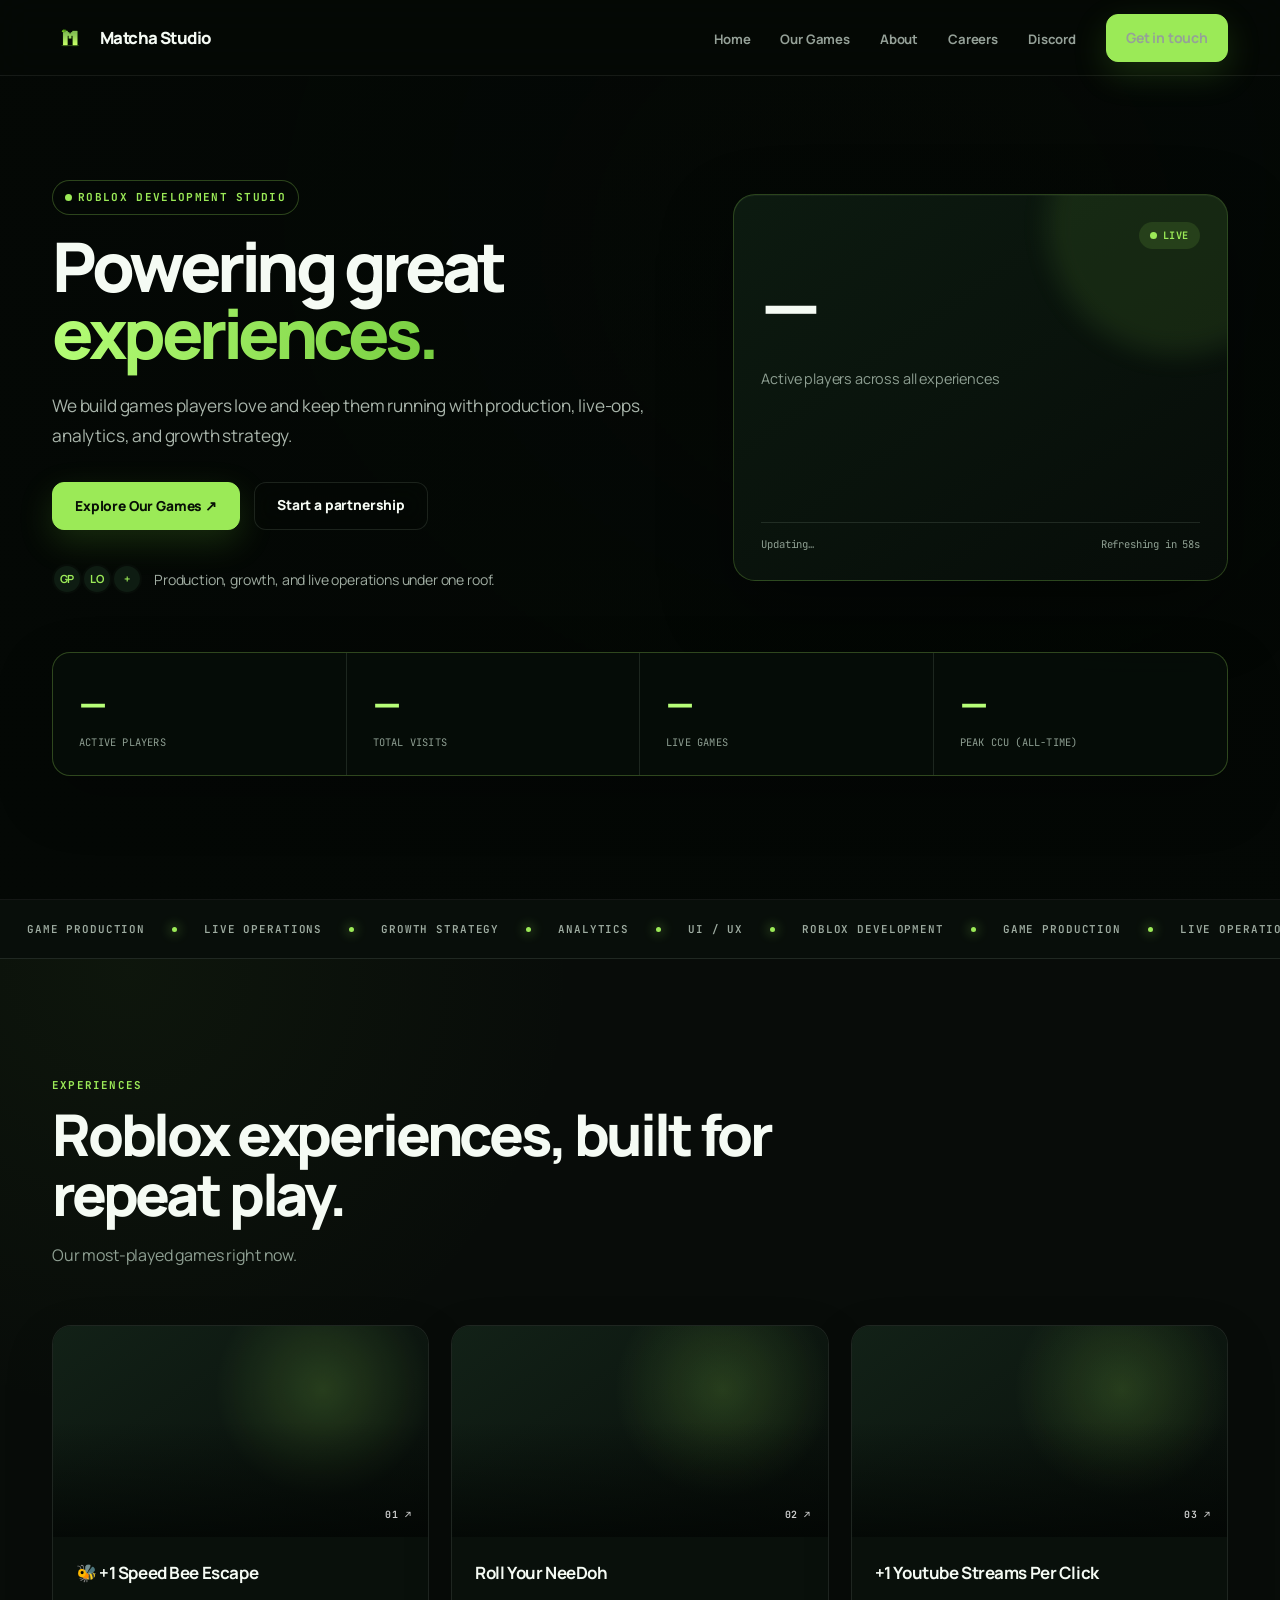
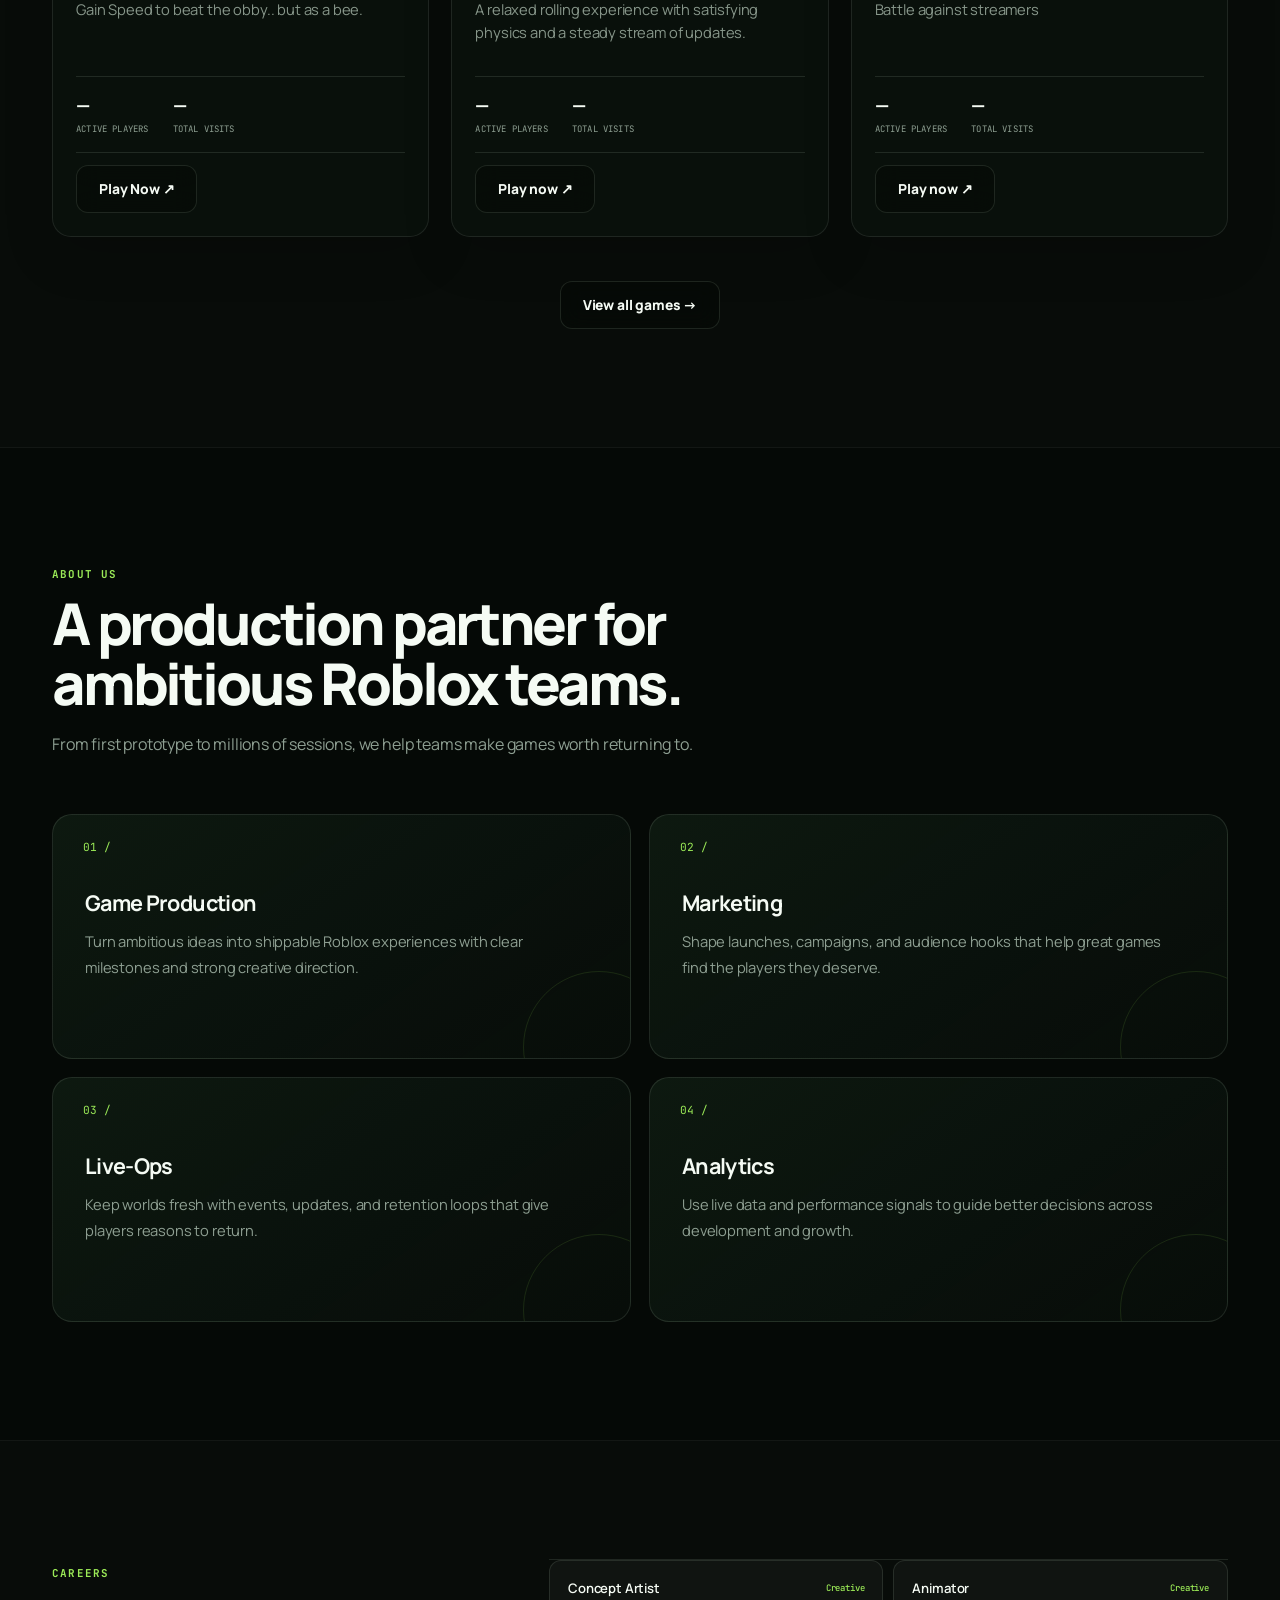
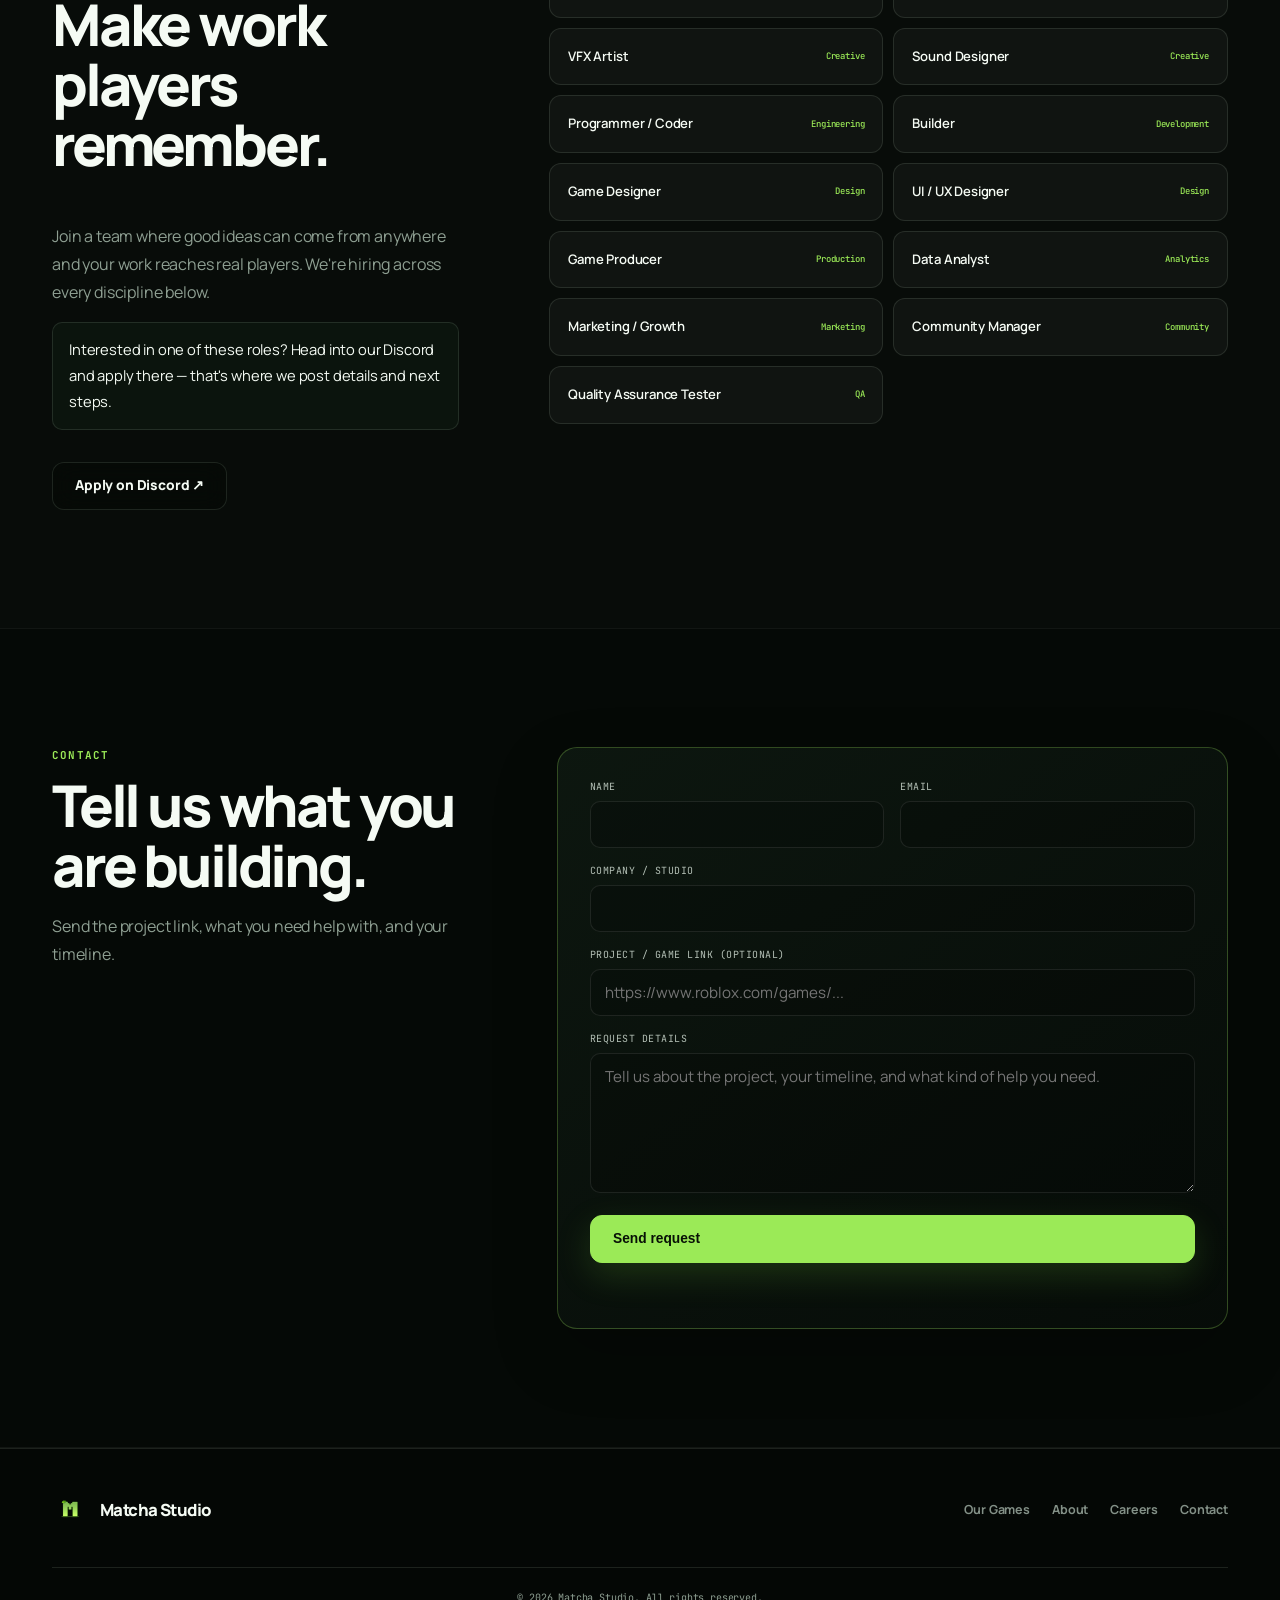
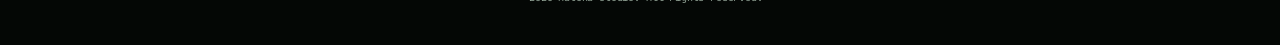
==== commit 91cd7f9a: "changes" ====
--- a/index.html
+++ b/index.html
@@ -58,7 +58,6 @@
 
     <div class="live-card">
       <div class="live-card__top">
-        <span>Live, pulled straight from Roblox</span>
         <span class="live-badge"><span class="pulse-dot"></span> Live</span>
       </div>
       <div class="live-card__value" data-stat="players">—</div>
@@ -113,7 +112,7 @@
     <div class="section-head">
       <span class="eyebrow">Experiences</span>
       <h2>Roblox experiences, built for repeat play.</h2>
-      <p>We partner across production, systems, QA, community moments, and the operating rhythm that keeps a game moving.</p>
+      <p>Our most-played games right now.</p>
     </div>
     <div class="games-grid" data-games-grid="3"></div>
     <div class="section-cta">
--- a/css/style.css
+++ b/css/style.css
@@ -911,7 +911,7 @@
   filter: blur(12px);
   pointer-events: none;
 }
-.live-card__top { position: relative; font-family: "JetBrains Mono", monospace; font-size: 0.68rem; }
+.live-card__top { position: relative; justify-content: flex-end; font-family: "JetBrains Mono", monospace; font-size: 0.68rem; }
 .live-badge { padding: 6px 11px; font-size: 0.64rem; }
 .live-card__value { font-size: clamp(3.4rem, 6vw, 5.2rem); line-height: 1; letter-spacing: -0.07em; }
 .live-card__label { margin-top: 9px; }
@@ -995,6 +995,11 @@
 }
 .game-card:hover { border-color: var(--border-strong); transform: translateY(-7px); box-shadow: 0 28px 64px rgba(0, 0, 0, 0.28); }
 .game-card__image { position: relative; aspect-ratio: 16 / 9; overflow: hidden; transition: transform 0.6s cubic-bezier(.2,.8,.2,1); }
+.game-card__image--placeholder {
+  background:
+    radial-gradient(circle at 72% 30%, rgba(155, 234, 87, 0.18), transparent 35%),
+    linear-gradient(145deg, #122117, #080e0a);
+}
 .game-card:hover .game-card__image { transform: scale(1.025); }
 .game-card__image::after {
   position: absolute;
@@ -1009,7 +1014,7 @@
   bottom: 14px;
   left: 17px;
   display: flex;
-  justify-content: space-between;
+  justify-content: flex-end;
   color: rgba(255, 255, 255, 0.82);
   font-family: "JetBrains Mono", monospace;
   font-size: 0.62rem;
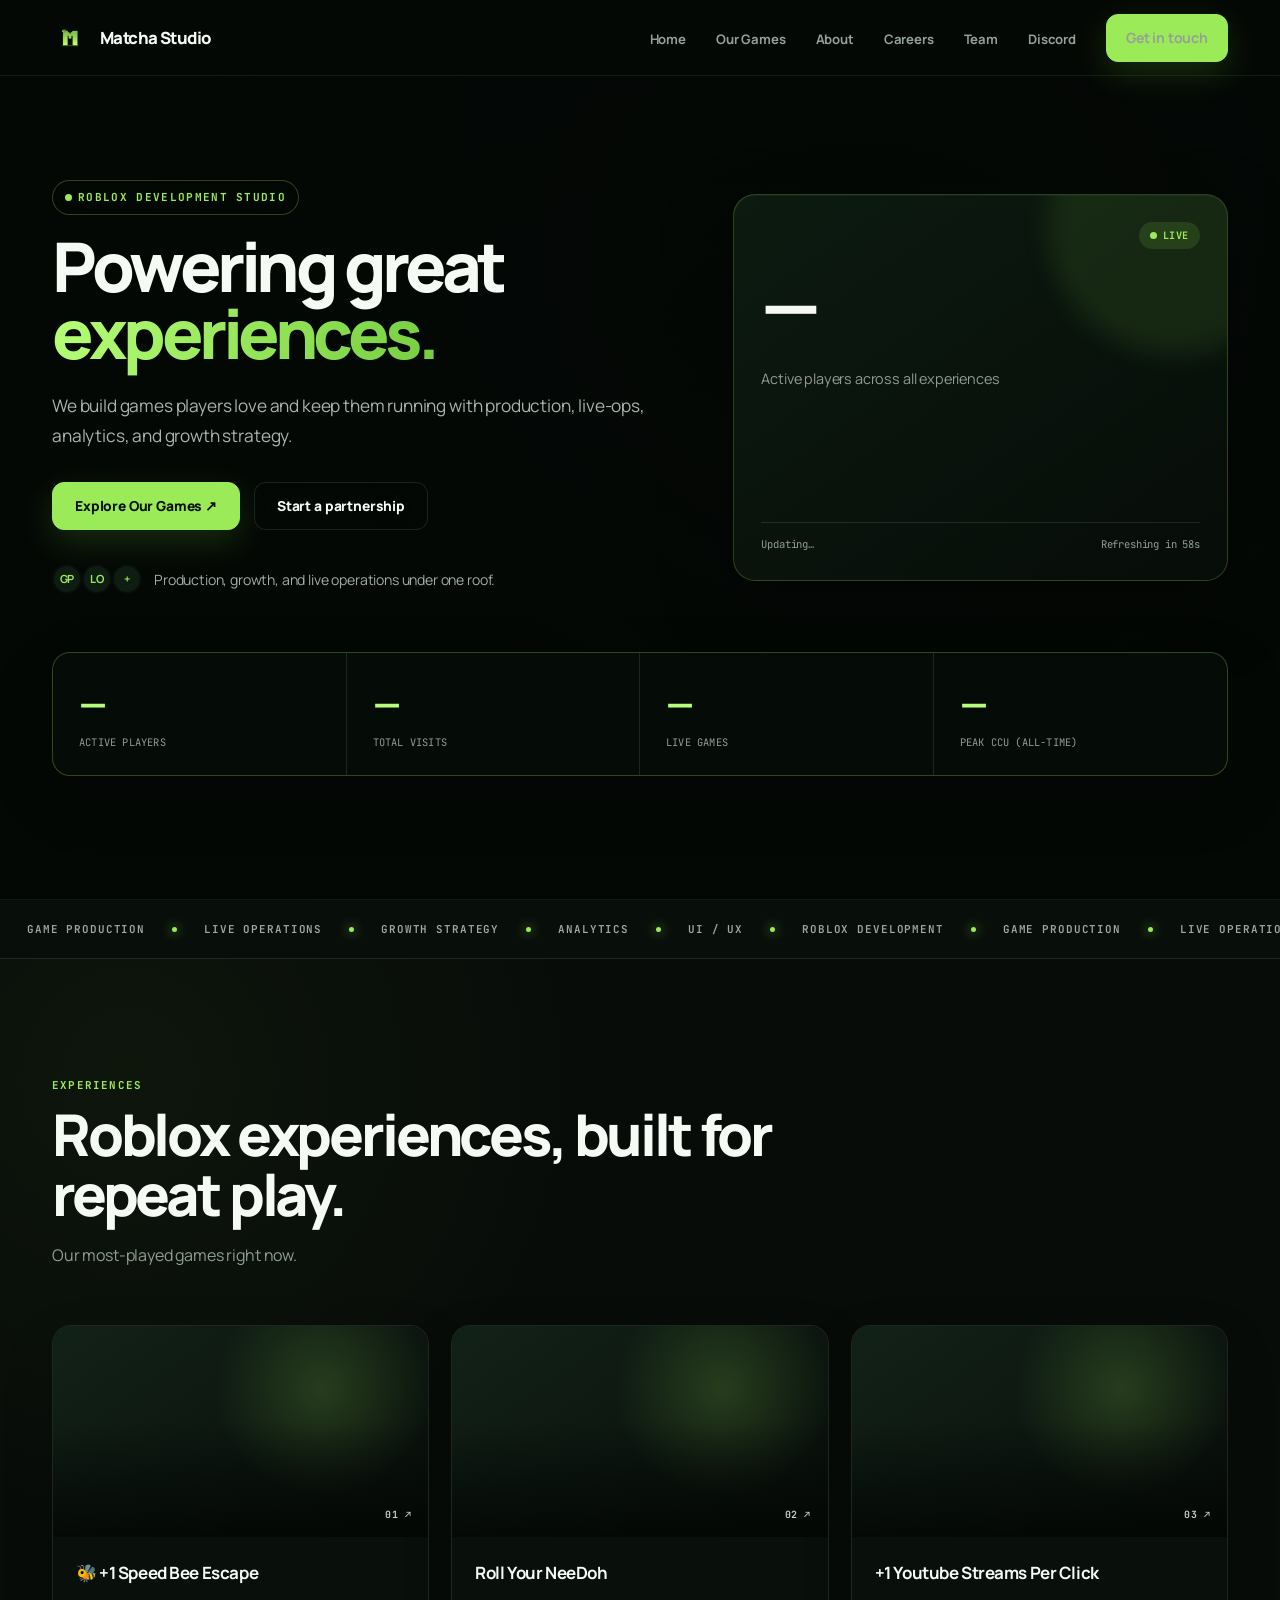
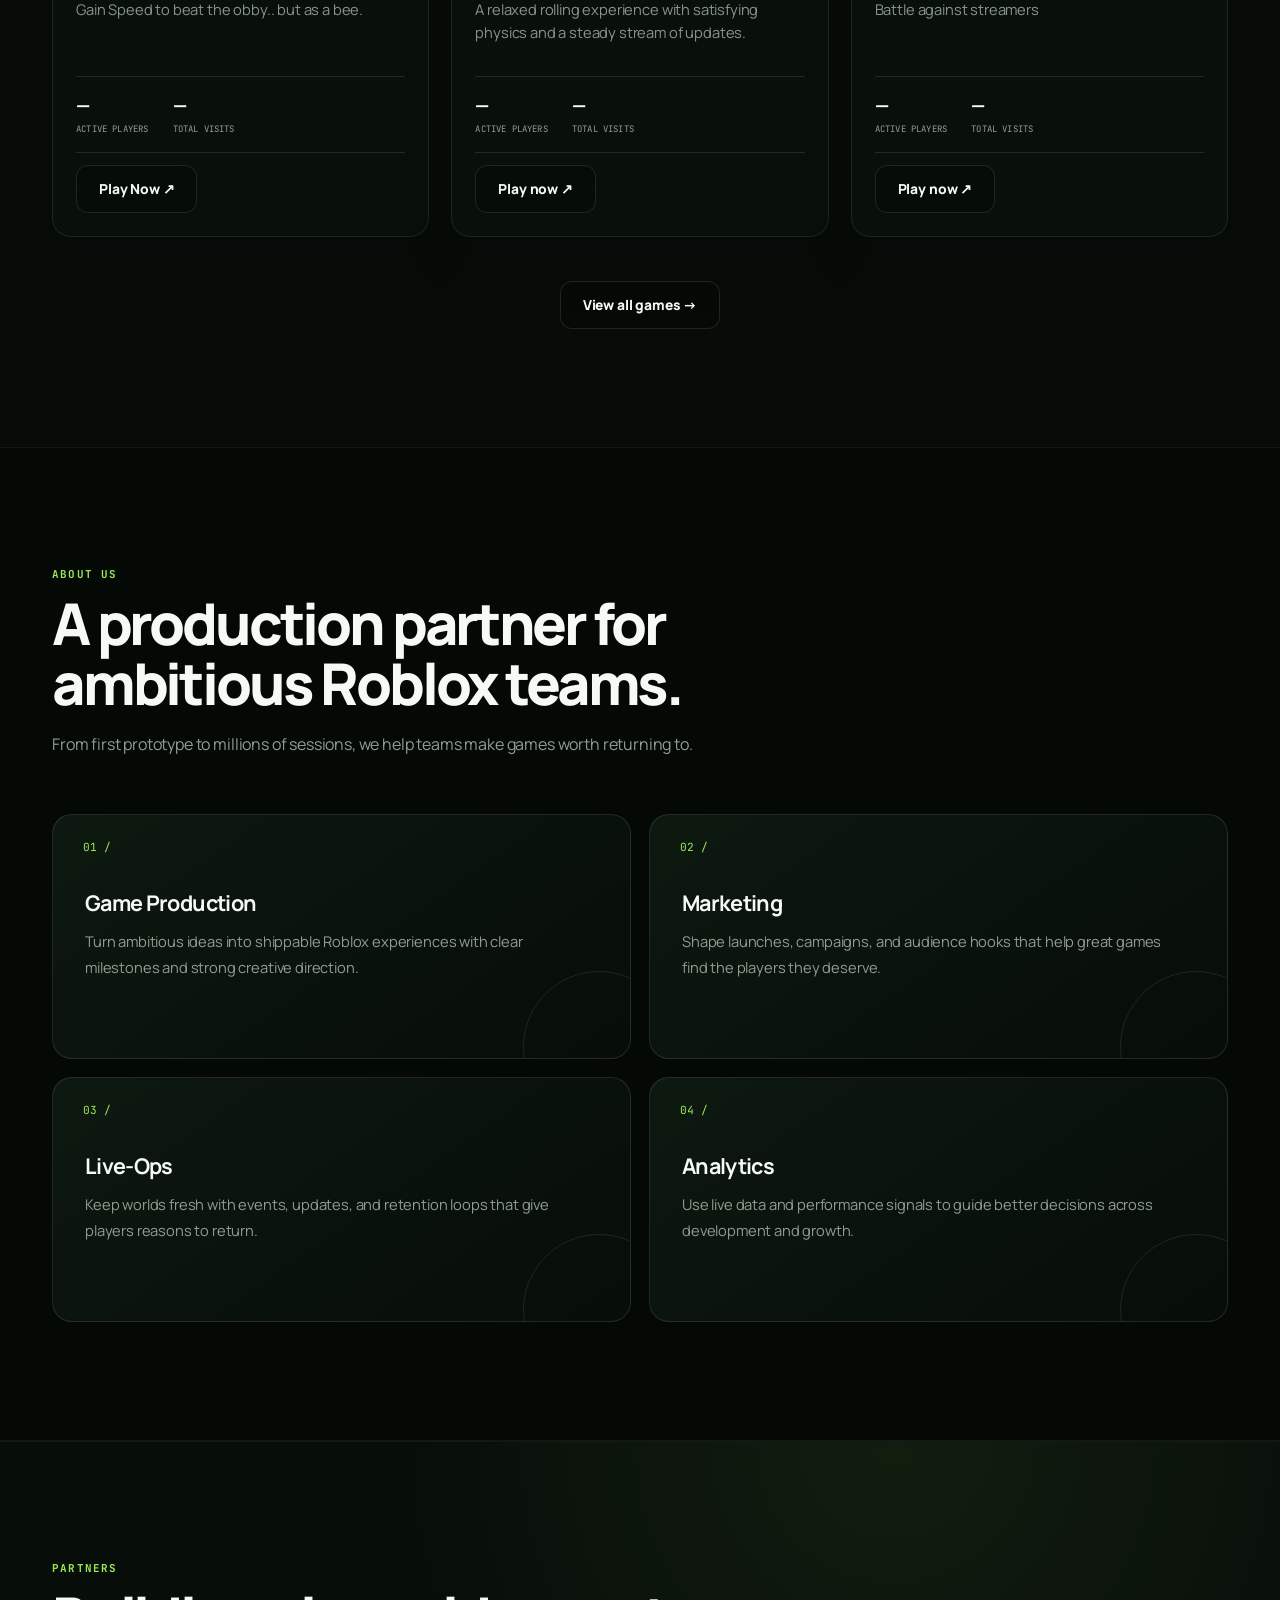
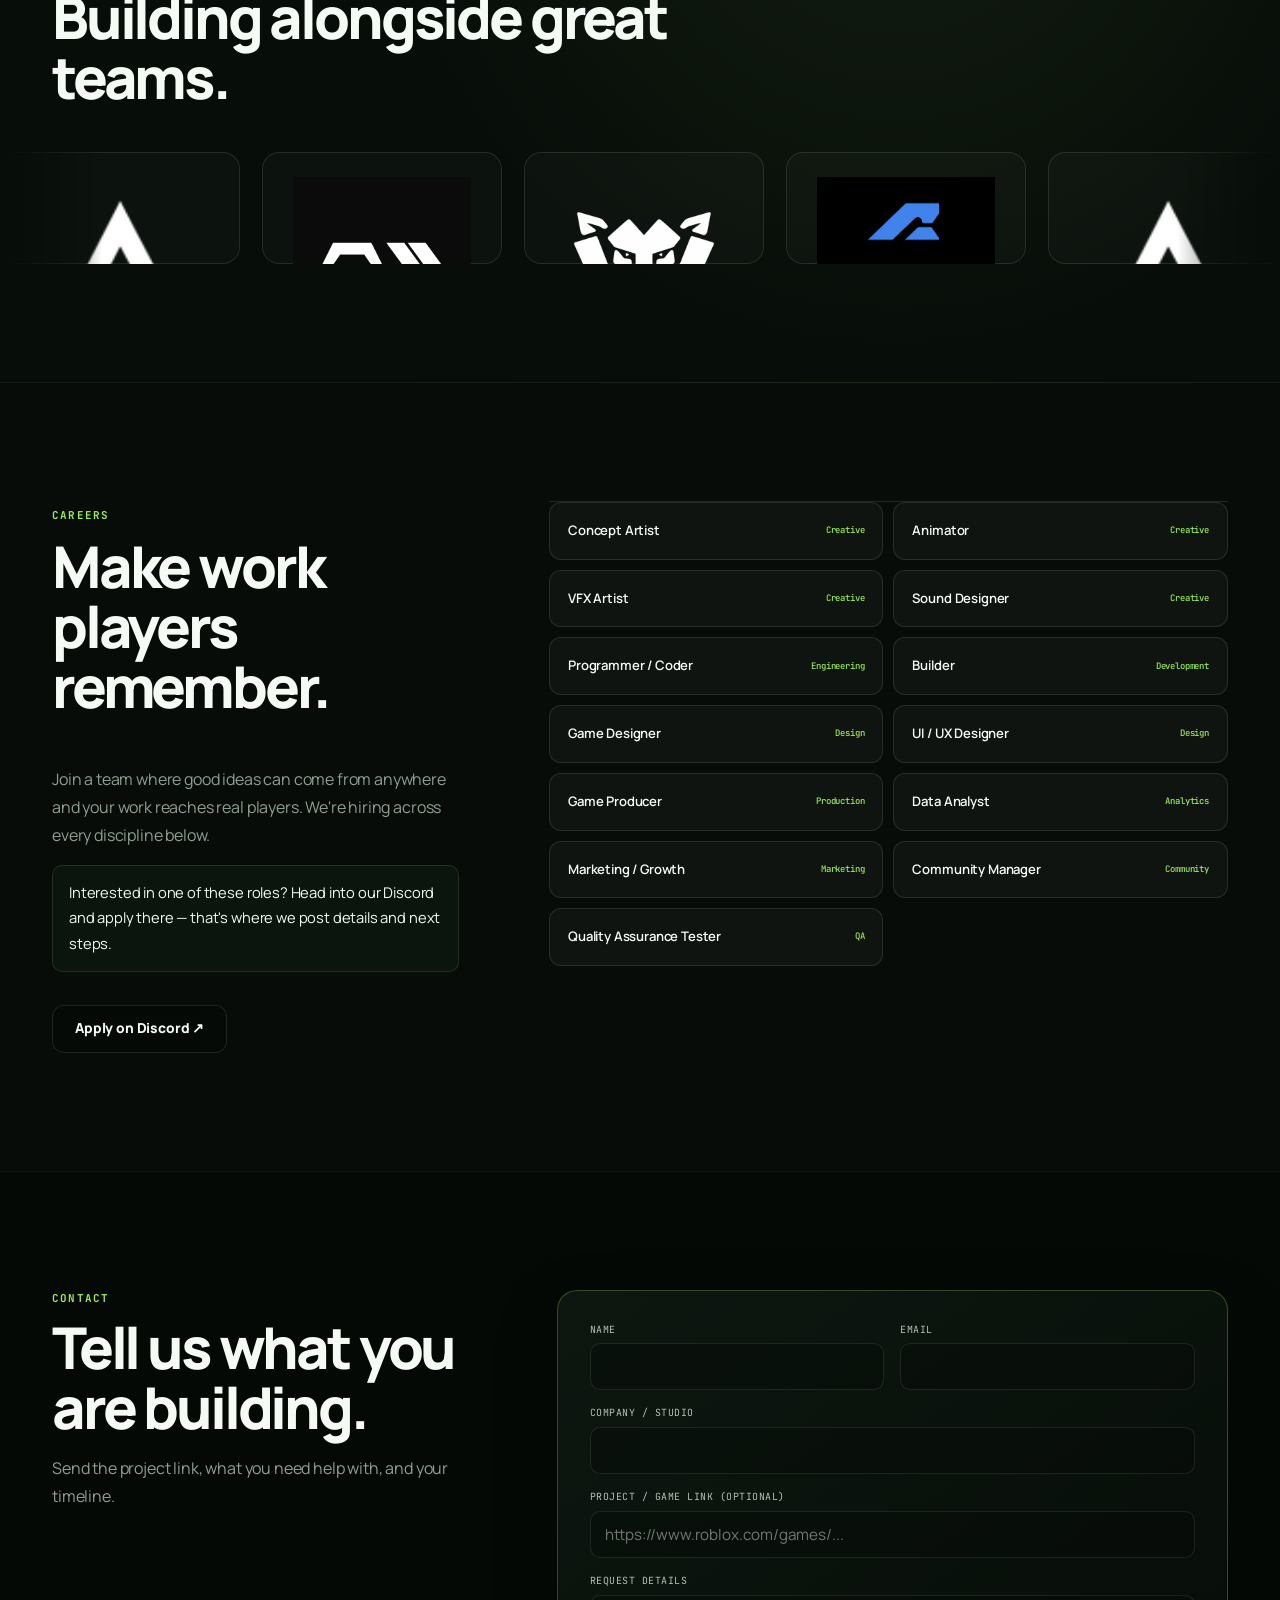
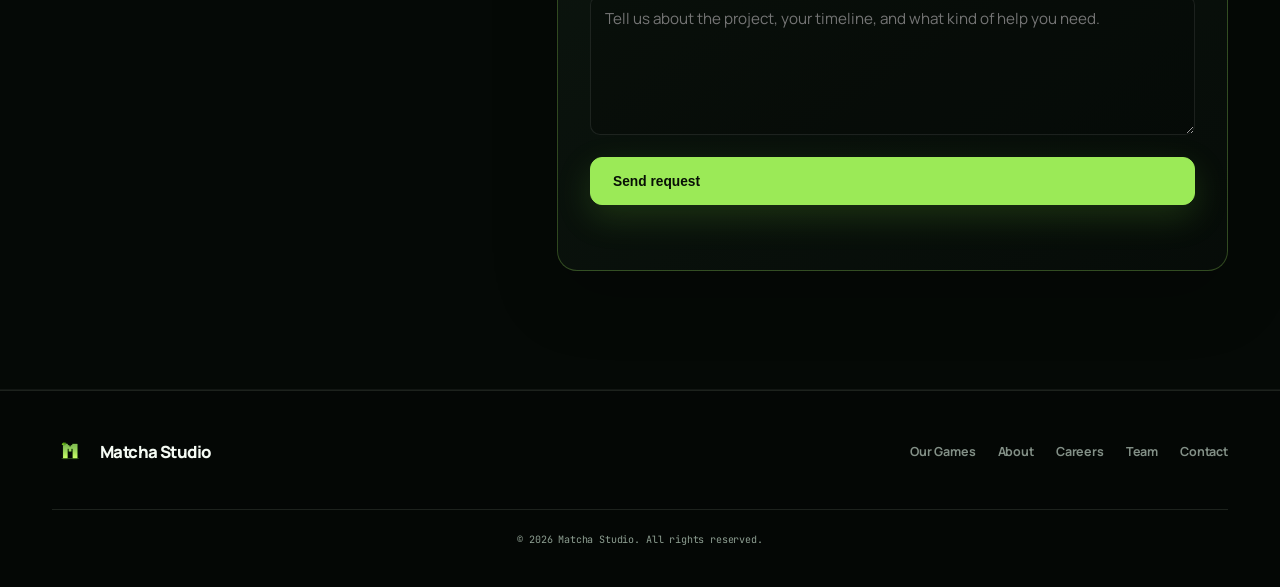
==== commit 39c8cc9e: "matcha" ====
--- a/index.html
+++ b/index.html
@@ -11,7 +11,7 @@
 <link rel="stylesheet" href="css/style.css" />
 <link rel="icon" type="image/png" href="images/logo.png" />
 </head>
-<body>
+<body data-page="home">
 
 <div id="page-loader" class="page-loader">
   <img src="images/logo.png" class="page-loader__logo" alt="Matcha Studio">
@@ -29,6 +29,7 @@
       <li><a href="/experiences">Our Games</a></li>
       <li><a href="#about">About</a></li>
       <li><a href="#careers">Careers</a></li>
+      <li><a href="/team">Team</a></li>
       <li><a href="https://discord.gg/TQrd3wcyf7" target="_blank" rel="noopener">Discord</a></li>
       <li><a href="#contact" class="btn btn--primary">Get in touch</a></li>
     </ul>
@@ -146,6 +147,18 @@
         <p>Use live data and performance signals to guide better decisions across development and growth.</p>
       </div>
     </div>
+  </div>
+</section>
+
+<section id="partners" class="partners-section" data-partners-section hidden>
+  <div class="container">
+    <div class="section-head">
+      <span class="eyebrow">Partners</span>
+      <h2>Building alongside great teams.</h2>
+    </div>
+  </div>
+  <div class="partners-marquee" aria-label="Our partners">
+    <div class="partners-marquee__track" data-partners-track></div>
   </div>
 </section>
 
@@ -229,6 +242,7 @@
       <li><a href="/experiences">Our Games</a></li>
       <li><a href="#about">About</a></li>
       <li><a href="#careers">Careers</a></li>
+      <li><a href="/team">Team</a></li>
       <li><a href="#contact">Contact</a></li>
     </ul>
     <p class="footer-note">© 2026 Matcha Studio. All rights reserved.</p>
@@ -236,6 +250,7 @@
 </footer>
 
 <script src="js/games-config.js"></script>
+<script src="js/partners-config.js"></script>
 <script src="js/main.js"></script>
 </body>
 </html>
--- a/css/style.css
+++ b/css/style.css
@@ -1171,3 +1171,245 @@
   .capability-strip__track, .hero-mosaic__row { animation: none; }
   .reveal { opacity: 1; transform: none; transition: none; }
 }
+
+/* ---------- Cursor, reload leaves, partners, and team ---------- */
+
+.custom-cursor-enabled,
+.custom-cursor-enabled a,
+.custom-cursor-enabled button,
+.custom-cursor-enabled input,
+.custom-cursor-enabled textarea,
+.custom-cursor-enabled select { cursor: none; }
+
+.cursor-dot,
+.cursor-ring {
+  position: fixed;
+  z-index: 10000;
+  top: 0;
+  left: 0;
+  pointer-events: none;
+  opacity: 0;
+  will-change: transform;
+}
+
+.cursor-dot {
+  width: 7px;
+  height: 7px;
+  border-radius: 50%;
+  background: var(--accent-bright, var(--accent));
+  box-shadow: 0 0 14px rgba(155, 234, 87, 0.85);
+}
+
+.cursor-ring {
+  width: 30px;
+  height: 30px;
+  border: 1px solid rgba(155, 234, 87, 0.72);
+  border-radius: 50%;
+  background: rgba(155, 234, 87, 0.035);
+  transition: width 180ms ease, height 180ms ease, margin 180ms ease,
+    border-color 180ms ease, background 180ms ease, opacity 150ms ease;
+}
+
+.cursor--visible { opacity: 1; }
+.cursor-ring.cursor--active {
+  width: 46px;
+  height: 46px;
+  border-color: rgba(155, 234, 87, 0.95);
+  background: rgba(155, 234, 87, 0.11);
+}
+
+.leaf-fall {
+  position: fixed;
+  z-index: 45;
+  inset: 0;
+  overflow: hidden;
+  pointer-events: none;
+}
+
+.falling-leaf {
+  position: absolute;
+  top: -12vh;
+  left: var(--leaf-left);
+  width: var(--leaf-size);
+  aspect-ratio: 0.72;
+  border: 1px solid rgba(210, 255, 177, 0.24);
+  border-radius: 100% 0 100% 0;
+  background: linear-gradient(145deg, #b2f06f 5%, #65ad3e 58%, #265d2e);
+  box-shadow: 0 3px 13px rgba(73, 161, 57, 0.28);
+  opacity: var(--leaf-opacity);
+  transform-origin: center;
+  animation: leafFall var(--leaf-duration) cubic-bezier(.28,.55,.45,.92) var(--leaf-delay) both;
+}
+
+.falling-leaf::after {
+  position: absolute;
+  top: 14%;
+  bottom: 12%;
+  left: 48%;
+  width: 1px;
+  background: rgba(28, 83, 35, 0.5);
+  content: "";
+  transform: rotate(39deg);
+  transform-origin: bottom;
+}
+
+@keyframes leafFall {
+  0% { transform: translate3d(0, -10vh, 0) rotate(0deg); }
+  34% { transform: translate3d(var(--leaf-drift-reverse), 35vh, 0) rotate(var(--leaf-spin-mid)); }
+  68% { transform: translate3d(var(--leaf-drift), 74vh, 0) rotate(var(--leaf-spin-late)); }
+  100% { transform: translate3d(var(--leaf-drift-end), 116vh, 0) rotate(var(--leaf-spin)); }
+}
+
+.partners-section {
+  overflow: hidden;
+  border-top: 1px solid rgba(255, 255, 255, 0.055);
+  border-bottom: 1px solid rgba(255, 255, 255, 0.055);
+  background:
+    radial-gradient(circle at 70% 0%, rgba(155, 234, 87, 0.075), transparent 32rem),
+    #070d09;
+}
+
+.partners-section .section-head { margin-bottom: 44px; }
+.partners-marquee {
+  width: 100%;
+  overflow: hidden;
+  mask-image: linear-gradient(to right, transparent, #000 8%, #000 92%, transparent);
+}
+
+.partners-marquee__track {
+  display: flex;
+  width: max-content;
+  animation: partnersMarquee 28s linear infinite;
+  will-change: transform;
+}
+
+.partners-marquee__group {
+  display: flex;
+  flex: none;
+  align-items: center;
+  gap: 22px;
+  padding-right: 22px;
+}
+
+.partner-logo {
+  display: grid;
+  width: clamp(170px, 19vw, 240px);
+  height: 112px;
+  padding: 24px 30px;
+  place-items: center;
+  border: 1px solid var(--border);
+  border-radius: 17px;
+  background: rgba(255, 255, 255, 0.025);
+  transition: border-color 200ms ease, background 200ms ease, transform 200ms ease;
+}
+
+a.partner-logo:hover {
+  border-color: var(--border-strong);
+  background: rgba(155, 234, 87, 0.075);
+  transform: translateY(-3px);
+}
+
+.partner-logo img {
+  width: 100%;
+  height: 100%;
+  object-fit: contain;
+  filter: saturate(0.75) brightness(1.08);
+}
+
+@keyframes partnersMarquee { to { transform: translateX(-50%); } }
+
+.team-hero { border-bottom: 1px solid var(--border); }
+.team-section { min-height: 48vh; }
+.team-grid {
+  display: grid;
+  grid-template-columns: repeat(3, minmax(0, 1fr));
+  gap: 22px;
+}
+
+.team-card {
+  overflow: hidden;
+  border: 1px solid var(--border);
+  border-radius: 21px;
+  background: linear-gradient(145deg, rgba(14, 25, 17, 0.96), rgba(7, 13, 9, 0.96));
+  box-shadow: 0 22px 60px rgba(0, 0, 0, 0.18);
+  transition: transform 260ms cubic-bezier(.2,.8,.2,1), border-color 260ms ease, box-shadow 260ms ease;
+}
+
+.team-card:hover {
+  border-color: var(--border-strong);
+  box-shadow: 0 30px 72px rgba(0, 0, 0, 0.3);
+  transform: translateY(-7px);
+}
+
+.team-card__avatar-wrap {
+  position: relative;
+  aspect-ratio: 1 / 0.92;
+  overflow: hidden;
+  background:
+    radial-gradient(circle at 65% 25%, rgba(155, 234, 87, 0.2), transparent 42%),
+    #0d1911;
+}
+
+.team-card__avatar-wrap::after {
+  position: absolute;
+  inset: 0;
+  background: linear-gradient(180deg, transparent 55%, rgba(5, 10, 7, 0.6));
+  content: "";
+}
+
+.team-card__avatar {
+  width: 100%;
+  height: 100%;
+  object-fit: cover;
+  transition: transform 600ms cubic-bezier(.2,.8,.2,1);
+}
+
+.team-card:hover .team-card__avatar { transform: scale(1.035); }
+.team-card__status {
+  position: absolute;
+  z-index: 2;
+  right: 18px;
+  bottom: 18px;
+  width: 13px;
+  height: 13px;
+  border: 3px solid #0a120d;
+  border-radius: 50%;
+  background: var(--accent);
+  box-shadow: 0 0 14px rgba(155, 234, 87, 0.6);
+}
+
+.team-card__body { padding: 24px; }
+.team-card__role {
+  display: block;
+  margin-bottom: 10px;
+  color: var(--accent);
+  font-family: "JetBrains Mono", monospace;
+  font-size: 0.62rem;
+  font-weight: 600;
+  letter-spacing: 0.1em;
+  text-transform: uppercase;
+}
+.team-card__body h2 { margin: 0; font-size: 1.35rem; letter-spacing: -0.035em; }
+.team-card__username { margin: 6px 0 20px; color: var(--text-muted); font-size: 0.86rem; }
+.team-card__link { color: #b9c8bc; font-size: 0.78rem; font-weight: 700; text-decoration: none; }
+.team-card__link:hover { color: var(--accent); }
+.team-note { margin: 28px 0 0; color: var(--text-muted); font-size: 0.84rem; }
+
+@media (max-width: 900px) {
+  .team-grid { grid-template-columns: repeat(2, minmax(0, 1fr)); }
+}
+
+@media (max-width: 620px) {
+  .team-grid { grid-template-columns: 1fr; }
+  .partner-logo { width: 158px; height: 92px; padding: 20px 24px; }
+}
+
+@media (pointer: coarse) {
+  .cursor-dot, .cursor-ring { display: none; }
+}
+
+@media (prefers-reduced-motion: reduce) {
+  .partners-marquee__track { animation: none; }
+  .leaf-fall, .cursor-dot, .cursor-ring { display: none; }
+  .team-card, .team-card__avatar, .partner-logo { transition: none; }
+}
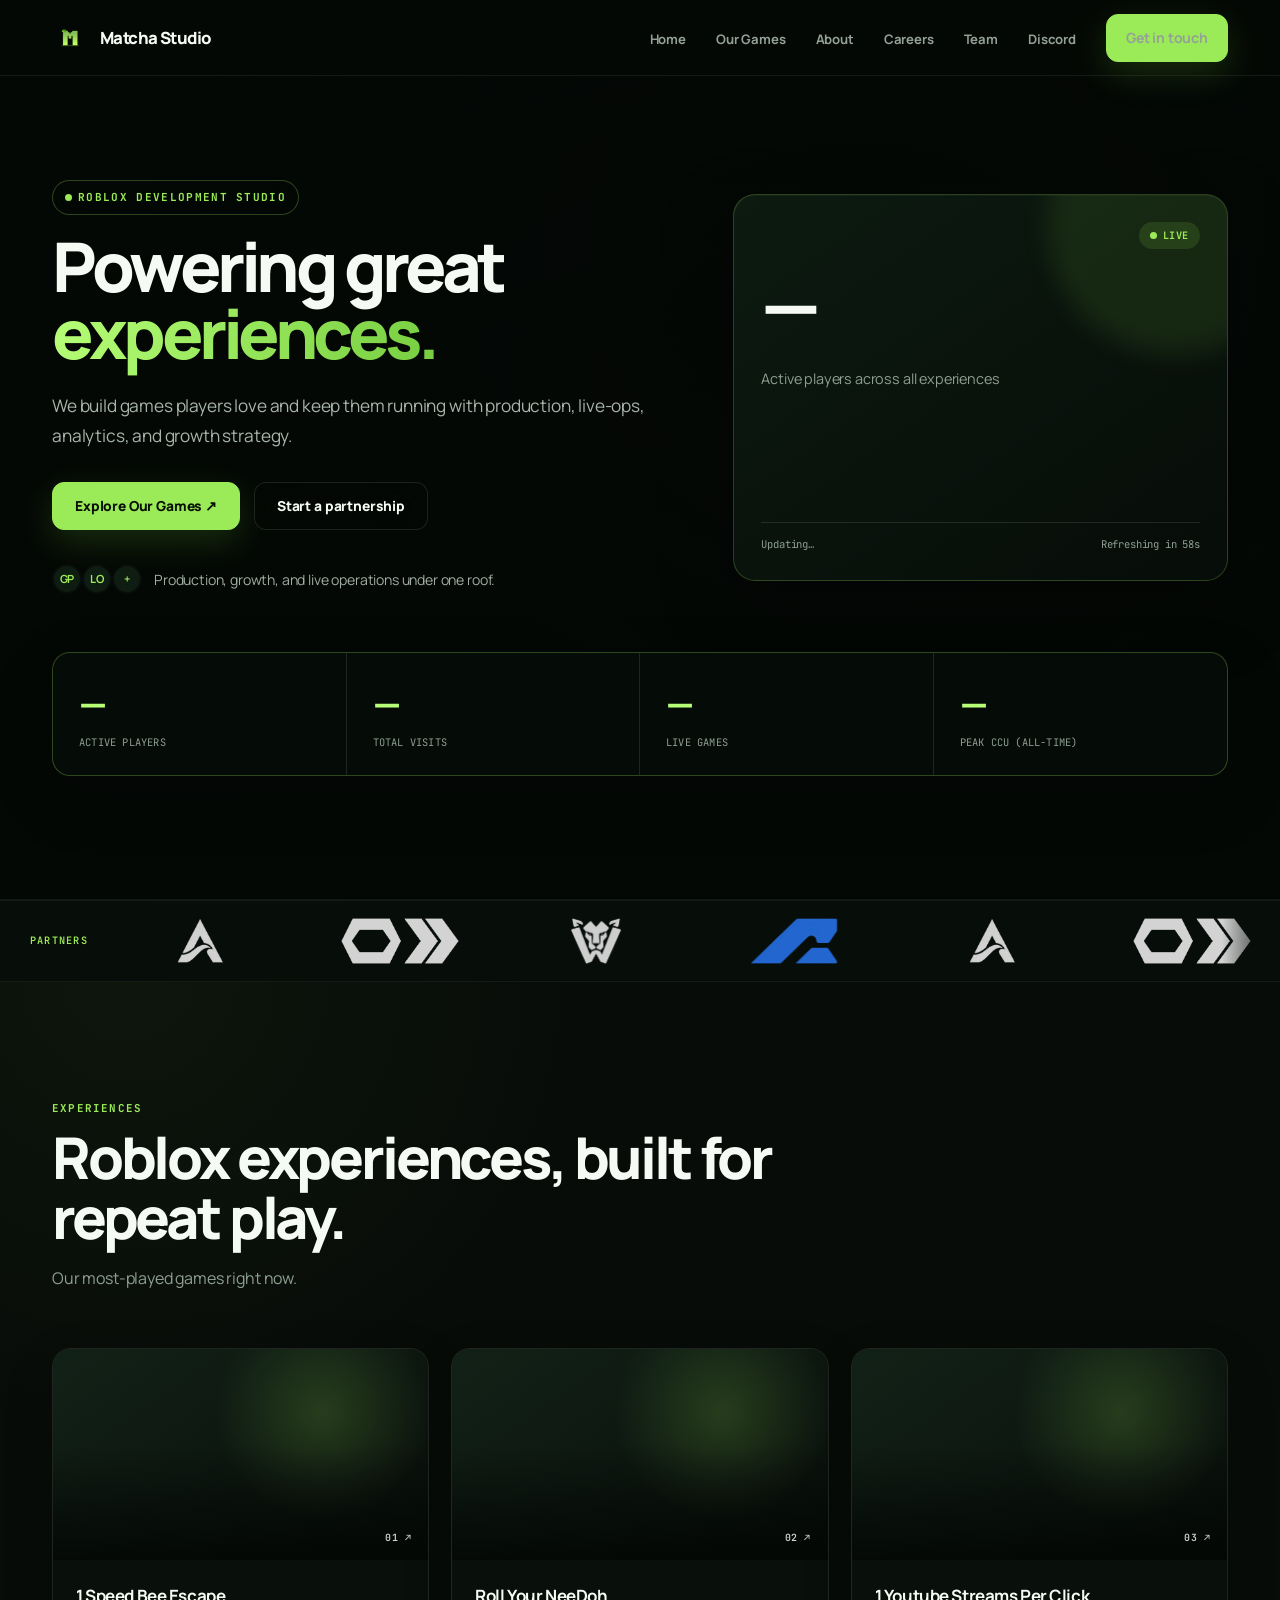
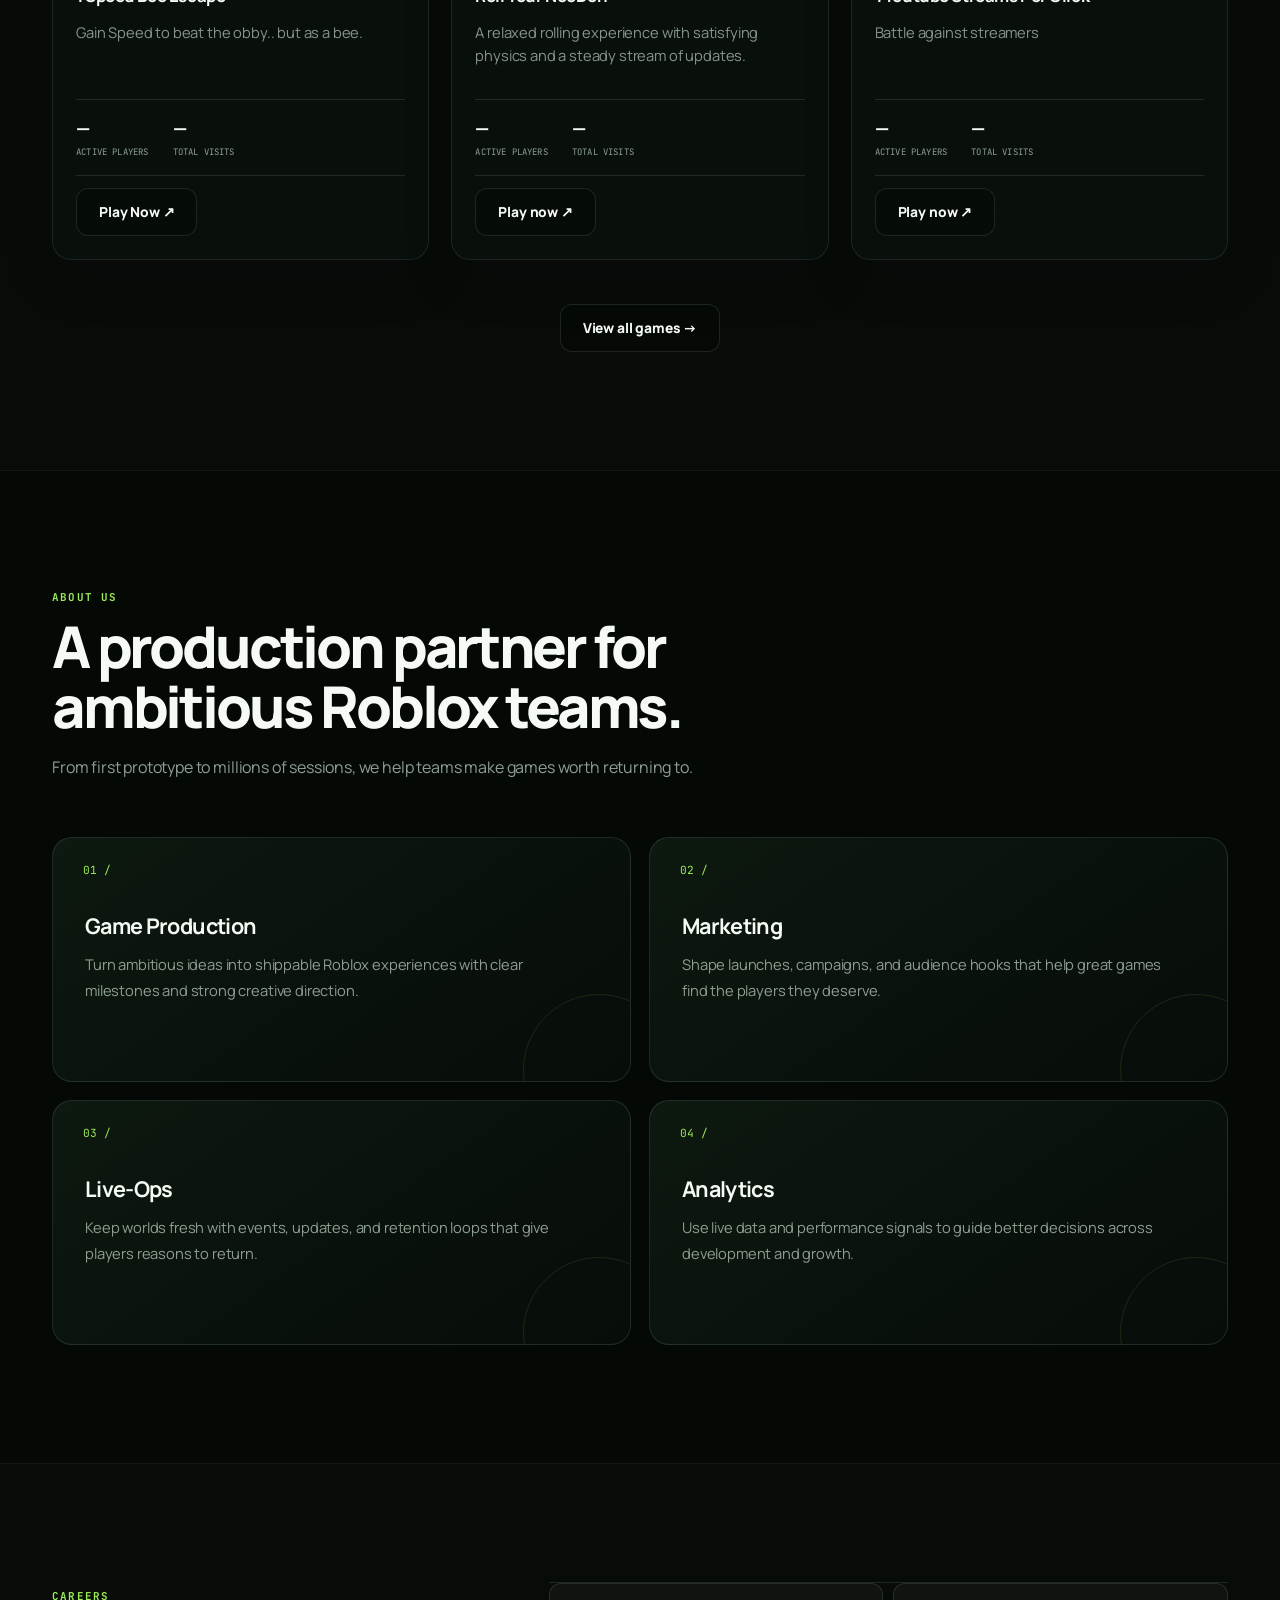
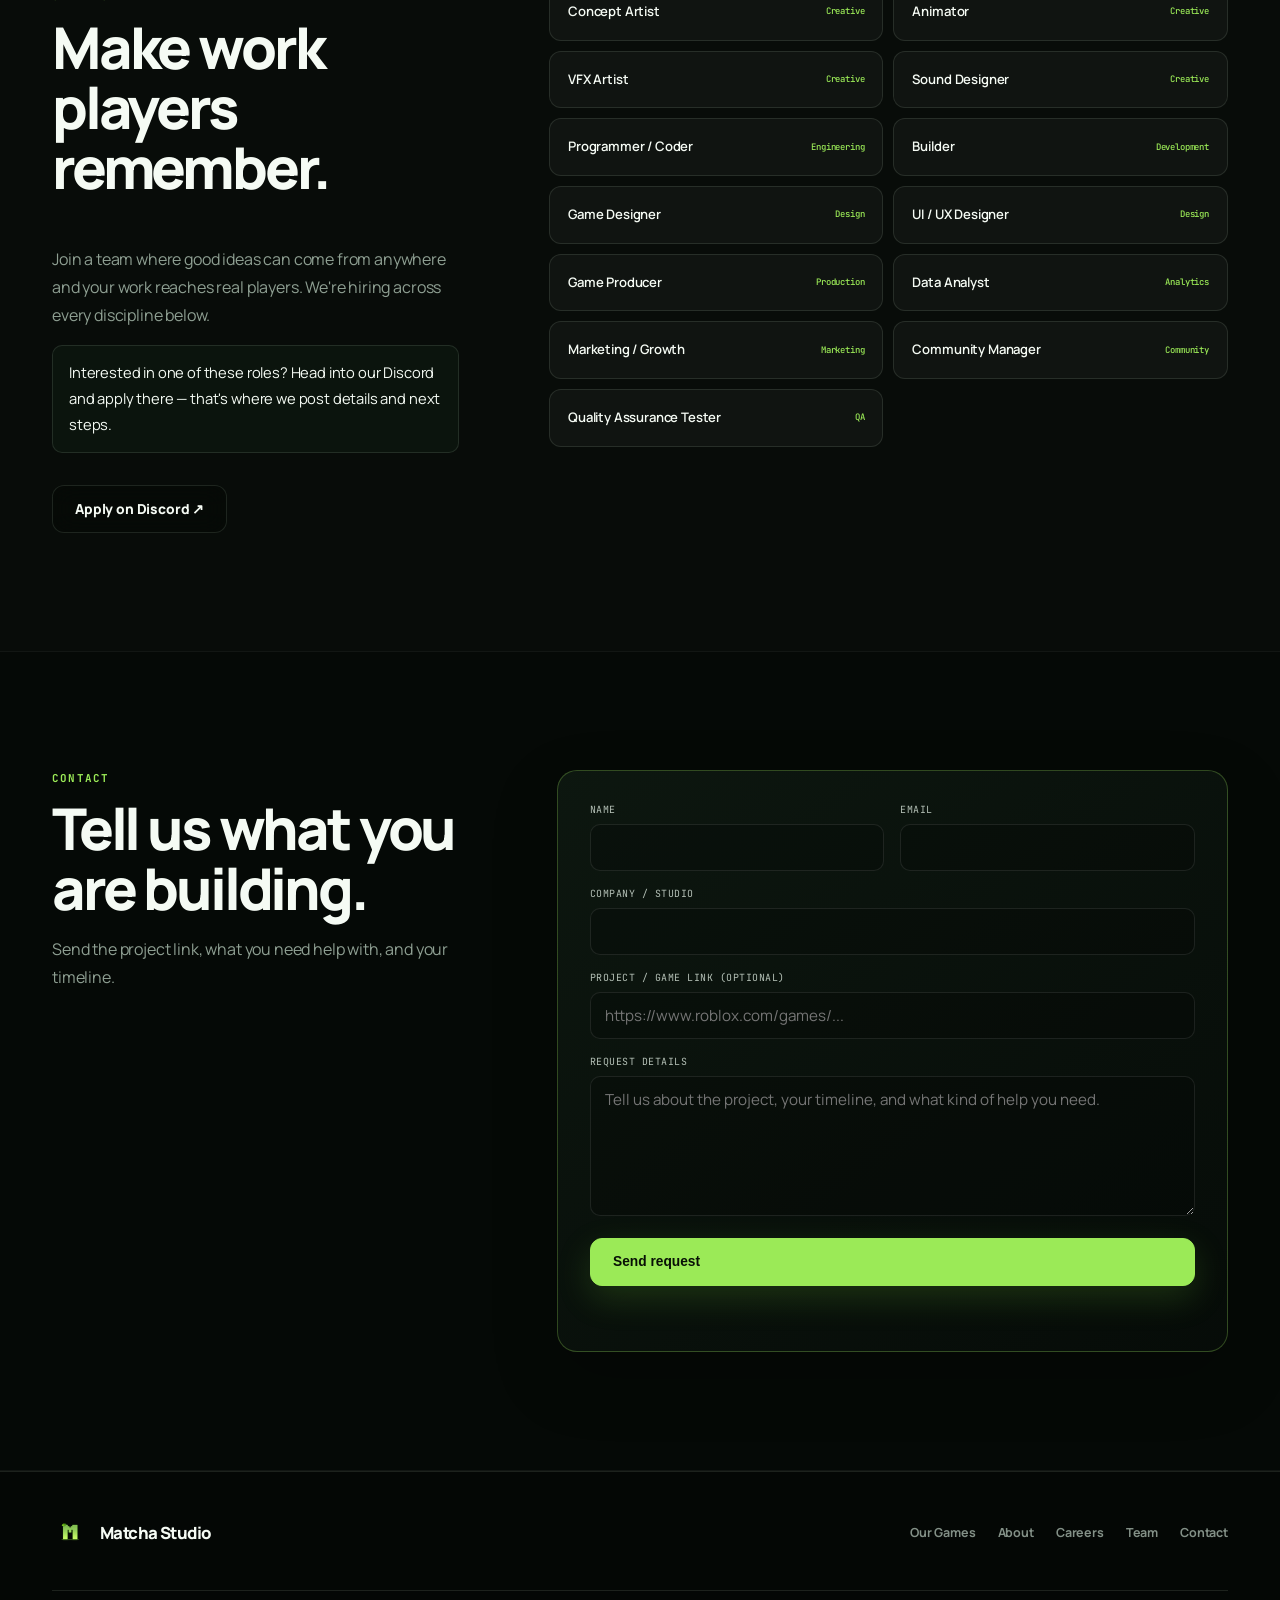
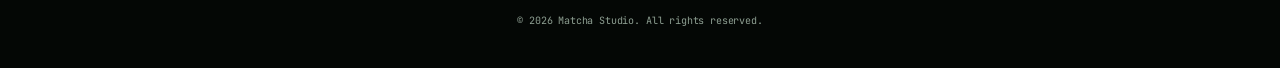
==== commit 67fc8cf9: "matcha" ====
--- a/index.html
+++ b/index.html
@@ -101,12 +101,12 @@
   </div>
 </header>
 
-<div class="capability-strip" aria-hidden="true">
-  <div class="capability-strip__track">
-    <span>Game production</span><i></i><span>Live operations</span><i></i><span>Growth strategy</span><i></i><span>Analytics</span><i></i><span>UI / UX</span><i></i><span>Roblox development</span><i></i>
-    <span>Game production</span><i></i><span>Live operations</span><i></i><span>Growth strategy</span><i></i><span>Analytics</span><i></i><span>UI / UX</span><i></i><span>Roblox development</span><i></i>
-  </div>
-</div>
+<section id="partners" class="partners-section" data-partners-section hidden>
+  <div class="partners-section__label">Partners</div>
+  <div class="partners-marquee" aria-label="Our partners">
+    <div class="partners-marquee__track" data-partners-track></div>
+  </div>
+</section>
 
 <section id="experiences-preview">
   <div class="container">
@@ -147,18 +147,6 @@
         <p>Use live data and performance signals to guide better decisions across development and growth.</p>
       </div>
     </div>
-  </div>
-</section>
-
-<section id="partners" class="partners-section" data-partners-section hidden>
-  <div class="container">
-    <div class="section-head">
-      <span class="eyebrow">Partners</span>
-      <h2>Building alongside great teams.</h2>
-    </div>
-  </div>
-  <div class="partners-marquee" aria-label="Our partners">
-    <div class="partners-marquee__track" data-partners-track></div>
   </div>
 </section>
 
--- a/css/style.css
+++ b/css/style.css
@@ -1261,19 +1261,33 @@
 }
 
 .partners-section {
+  z-index: 3;
+  display: flex;
+  align-items: center;
+  min-height: 82px;
+  padding: 0;
   overflow: hidden;
   border-top: 1px solid rgba(255, 255, 255, 0.055);
   border-bottom: 1px solid rgba(255, 255, 255, 0.055);
-  background:
-    radial-gradient(circle at 70% 0%, rgba(155, 234, 87, 0.075), transparent 32rem),
-    #070d09;
-}
-
-.partners-section .section-head { margin-bottom: 44px; }
+  background: #070d09;
+}
+
+.partners-section__label {
+  flex: none;
+  padding: 0 30px;
+  color: var(--accent);
+  font-family: "JetBrains Mono", monospace;
+  font-size: 0.64rem;
+  font-weight: 600;
+  letter-spacing: 0.12em;
+  text-transform: uppercase;
+}
+
 .partners-marquee {
-  width: 100%;
+  flex: 1;
+  min-width: 0;
   overflow: hidden;
-  mask-image: linear-gradient(to right, transparent, #000 8%, #000 92%, transparent);
+  mask-image: linear-gradient(to right, transparent, #000 5%, #000 95%, transparent);
 }
 
 .partners-marquee__track {
@@ -1287,33 +1301,32 @@
   display: flex;
   flex: none;
   align-items: center;
-  gap: 22px;
-  padding-right: 22px;
+  gap: 34px;
+  padding-right: 34px;
 }
 
 .partner-logo {
   display: grid;
-  width: clamp(170px, 19vw, 240px);
-  height: 112px;
-  padding: 24px 30px;
+  width: 164px;
+  height: 80px;
+  padding: 11px 16px;
   place-items: center;
-  border: 1px solid var(--border);
-  border-radius: 17px;
-  background: rgba(255, 255, 255, 0.025);
-  transition: border-color 200ms ease, background 200ms ease, transform 200ms ease;
+  opacity: 0.82;
+  transition: opacity 200ms ease, transform 200ms ease;
 }
 
 a.partner-logo:hover {
-  border-color: var(--border-strong);
-  background: rgba(155, 234, 87, 0.075);
+  opacity: 1;
   transform: translateY(-3px);
 }
 
 .partner-logo img {
-  width: 100%;
-  height: 100%;
+  width: auto;
+  height: auto;
+  max-width: 142px;
+  max-height: 52px;
   object-fit: contain;
-  filter: saturate(0.75) brightness(1.08);
+  filter: none;
 }
 
 @keyframes partnersMarquee { to { transform: translateX(-50%); } }
@@ -1343,8 +1356,10 @@
 
 .team-card__avatar-wrap {
   position: relative;
-  aspect-ratio: 1 / 0.92;
+  display: grid;
+  height: 190px;
   overflow: hidden;
+  place-items: center;
   background:
     radial-gradient(circle at 65% 25%, rgba(155, 234, 87, 0.2), transparent 42%),
     #0d1911;
@@ -1352,15 +1367,23 @@
 
 .team-card__avatar-wrap::after {
   position: absolute;
-  inset: 0;
-  background: linear-gradient(180deg, transparent 55%, rgba(5, 10, 7, 0.6));
+  width: 142px;
+  height: 142px;
+  border: 1px solid rgba(155, 234, 87, 0.2);
+  border-radius: 50%;
   content: "";
 }
 
 .team-card__avatar {
-  width: 100%;
-  height: 100%;
+  position: relative;
+  z-index: 1;
+  width: 128px;
+  height: 128px;
+  border: 4px solid rgba(238, 247, 238, 0.1);
+  border-radius: 50%;
+  background: #101d14;
   object-fit: cover;
+  box-shadow: 0 16px 38px rgba(0, 0, 0, 0.38);
   transition: transform 600ms cubic-bezier(.2,.8,.2,1);
 }
 
@@ -1368,8 +1391,8 @@
 .team-card__status {
   position: absolute;
   z-index: 2;
-  right: 18px;
-  bottom: 18px;
+  bottom: 27px;
+  left: calc(50% + 42px);
   width: 13px;
   height: 13px;
   border: 3px solid #0a120d;
@@ -1401,7 +1424,9 @@
 
 @media (max-width: 620px) {
   .team-grid { grid-template-columns: 1fr; }
-  .partner-logo { width: 158px; height: 92px; padding: 20px 24px; }
+  .partners-section__label { display: none; }
+  .partner-logo { width: 136px; height: 72px; padding: 10px 14px; }
+  .partner-logo img { max-width: 116px; max-height: 46px; }
 }
 
 @media (pointer: coarse) {
